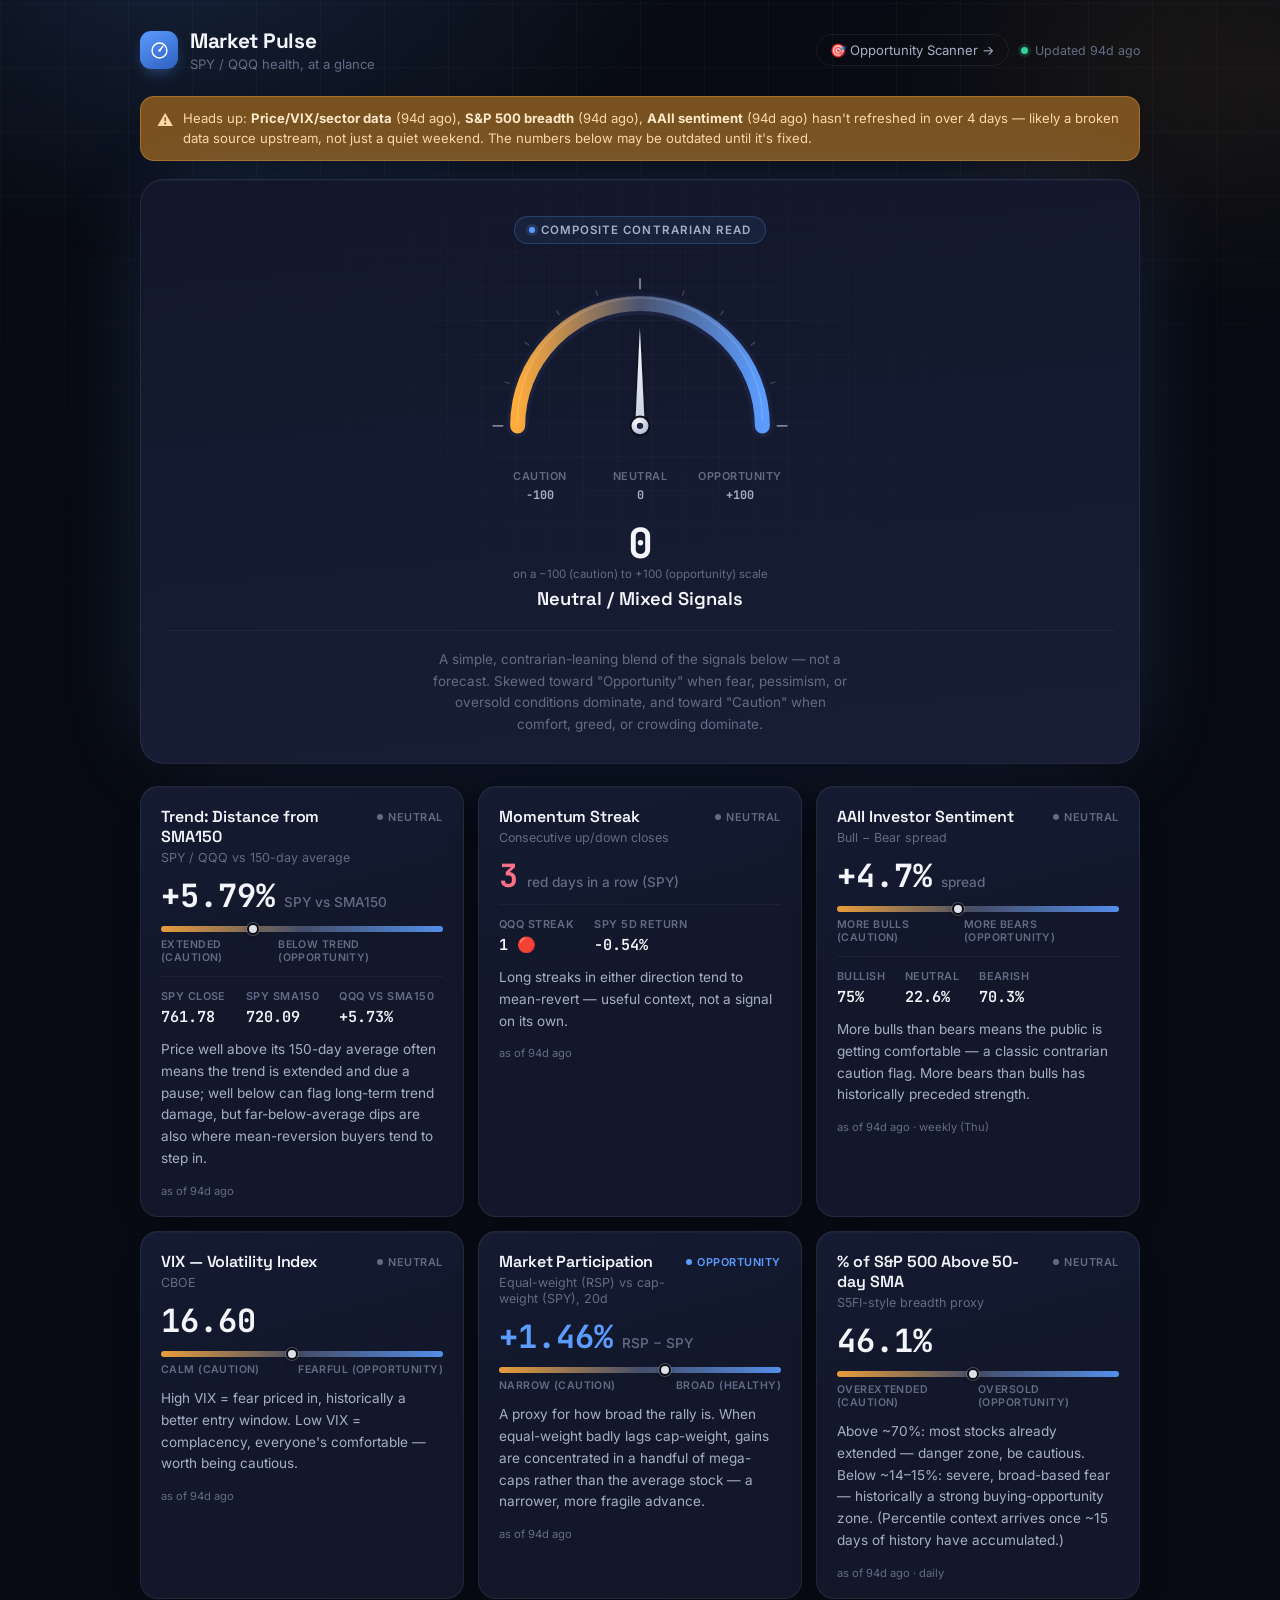
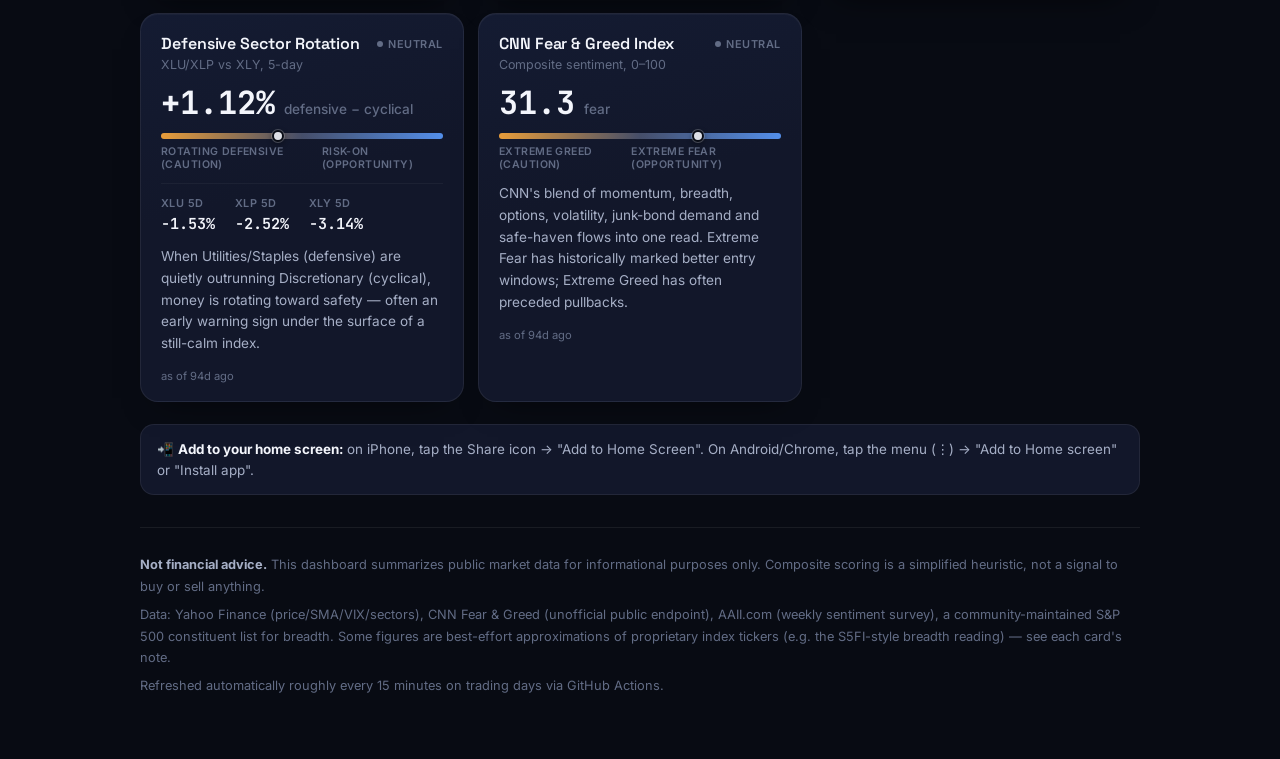
==== index.html @ c3ae2c39 "Update index.html" ====
<!doctype html>
<html lang="en">
<head>
<meta charset="utf-8" />
<meta name="viewport" content="width=device-width, initial-scale=1, viewport-fit=cover" />
<title>Market Pulse — SPY / QQQ Health Dashboard</title>
<meta name="description" content="A read at a glance: trend, sentiment, breadth, volatility and rotation across SPY/QQQ." />

<meta property="og:type" content="website" />
<meta property="og:title" content="Market Pulse — SPY / QQQ Health Dashboard" />
<meta property="og:description" content="Trend, sentiment, breadth, volatility & sector rotation for SPY/QQQ — one glance, real data, refreshed every 15 min." />
<meta property="og:image" content="https://goavieldvir-rgb.github.io/Market-Pulse/og-image.png" />
<meta property="og:image:width" content="1200" />
<meta property="og:image:height" content="630" />
<meta property="og:url" content="https://goavieldvir-rgb.github.io/Market-Pulse/" />
<meta name="twitter:card" content="summary_large_image" />
<meta name="twitter:title" content="Market Pulse — SPY / QQQ Health Dashboard" />
<meta name="twitter:description" content="Trend, sentiment, breadth, volatility & sector rotation for SPY/QQQ — one glance, real data, refreshed every 15 min." />
<meta name="twitter:image" content="https://goavieldvir-rgb.github.io/Market-Pulse/og-image.png" />

<link rel="manifest" href="manifest.json" />
<link rel="icon" href="icons/icon-192.png" />
<link rel="apple-touch-icon" href="icons/icon-192.png" />
<meta name="theme-color" content="#080B13" />
<meta name="apple-mobile-web-app-capable" content="yes" />
<meta name="apple-mobile-web-app-status-bar-style" content="black-translucent" />
<meta name="apple-mobile-web-app-title" content="MktPulse" />
<link rel="preconnect" href="https://fonts.googleapis.com">
<link rel="preconnect" href="https://fonts.gstatic.com" crossorigin>
<link href="https://fonts.googleapis.com/css2?family=Space+Grotesk:wght@500;600;700&family=Inter:wght@400;500;600;700&family=JetBrains+Mono:wght@500;700&display=swap" rel="stylesheet">
<style>
  :root {
    --bg: #080B13;
    --surface: #12172A;
    --surface-2: #171E35;
    --border: rgba(255,255,255,0.07);
    --border-soft: rgba(255,255,255,0.045);
    --text: #F3F5FB;
    --text-dim: #A6AFC6;
    --text-faint: #626C85;
    --cool: #5B9CFF;
    --cool-dim: #2C4B85;
    --warm: #FFAB3C;
    --warm-dim: #7A5220;
    --green: #34D399;
    --red: #FB7185;
    --font-display: 'Space Grotesk', system-ui, sans-serif;
    --font-body: 'Inter', system-ui, sans-serif;
    --font-mono: 'JetBrains Mono', ui-monospace, monospace;
    --shadow: 0 1px 0 rgba(255,255,255,0.03) inset, 0 16px 32px -20px rgba(0,0,0,0.65);
  }

  * { box-sizing: border-box; }

  html { background: var(--bg); }

  body {
    margin: 0;
    padding: 28px 20px 56px;
    max-width: 1040px;
    margin-left: auto;
    margin-right: auto;
    color: var(--text);
    font-family: var(--font-body);
    -webkit-font-smoothing: antialiased;
    -moz-osx-font-smoothing: grayscale;
    position: relative;
    isolation: isolate;
  }

  body::before {
    content: "";
    position: fixed;
    inset: 0;
    z-index: -2;
    background: var(--bg);
  }
  body::after {
    content: "";
    position: fixed;
    inset: 0;
    z-index: -1;
    pointer-events: none;
    background:
      radial-gradient(900px 520px at 12% -6%, rgba(91,156,255,0.16), transparent 60%),
      radial-gradient(760px 480px at 100% 8%, rgba(255,171,60,0.09), transparent 55%),
      radial-gradient(1000px 700px at 50% 115%, rgba(91,156,255,0.08), transparent 60%),
      repeating-linear-gradient(0deg, rgba(255,255,255,0.028) 0px, rgba(255,255,255,0.028) 1px, transparent 1px, transparent 64px),
      repeating-linear-gradient(90deg, rgba(255,255,255,0.028) 0px, rgba(255,255,255,0.028) 1px, transparent 1px, transparent 64px);
    -webkit-mask-image: radial-gradient(1200px 900px at 50% 0%, black 40%, transparent 92%);
    mask-image: radial-gradient(1200px 900px at 50% 0%, black 40%, transparent 92%);
  }

  a { color: var(--cool); }

  header.top {
    display: flex;
    align-items: center;
    justify-content: space-between;
    gap: 12px;
    margin-bottom: 24px;
    flex-wrap: wrap;
  }

  .brand { display: flex; align-items: center; gap: 12px; }

  .brand .mark {
    width: 38px; height: 38px;
    border-radius: 11px;
    background: linear-gradient(150deg, var(--cool), #2E5FBF);
    display: flex; align-items: center; justify-content: center;
    flex: none;
    box-shadow: 0 6px 16px -6px rgba(91,156,255,0.55);
  }
  .brand .mark svg { width: 21px; height: 21px; }

  .brand h1 {
    font-family: var(--font-display);
    font-size: 1.3rem;
    font-weight: 700;
    margin: 0;
    letter-spacing: -0.015em;
  }
  .brand p {
    margin: 2px 0 0;
    font-size: 0.82rem;
    color: var(--text-faint);
  }

  .nav-link {
    font-size: 0.82rem;
    color: var(--text-dim);
    text-decoration: none;
    display: inline-flex;
    align-items: center;
    gap: 5px;
    border: 1px solid var(--border);
    padding: 7px 13px;
    border-radius: 999px;
    transition: border-color 0.15s ease, color 0.15s ease;
  }
  .nav-link:hover { border-color: rgba(255,171,60,0.4); color: var(--text); }

  .updated-badge {
    font-size: 0.78rem;
    color: var(--text-faint);
    display: flex;
    align-items: center;
    gap: 7px;
    white-space: nowrap;
  }
  .dot { width: 7px; height: 7px; border-radius: 50%; background: var(--green); flex: none; box-shadow: 0 0 0 3px rgba(52,211,153,0.15); }
  .dot.stale { background: var(--text-faint); box-shadow: none; }

  .hero {
    background: linear-gradient(175deg, var(--surface) 0%, var(--surface-2) 100%);
    border: 1px solid var(--border);
    border-radius: 24px;
    padding: 36px 24px 28px;
    text-align: center;
    margin-bottom: 22px;
    box-shadow: var(--shadow), 0 0 90px -30px rgba(91,156,255,0.35);
    position: relative;
    overflow: hidden;
    transition: border-color 0.2s ease, transform 0.2s ease, box-shadow 0.2s ease;
    will-change: transform;
  }
  .hero::before {
    content: "";
    position: absolute;
    top: -60%;
    left: 50%;
    transform: translateX(-50%);
    width: 140%;
    height: 220px;
    background: radial-gradient(closest-side, rgba(91,156,255,0.22), transparent 70%);
    pointer-events: none;
  }
  .hero::after {
    content: "";
    position: absolute;
    inset: 0;
    pointer-events: none;
    background:
      repeating-linear-gradient(0deg, rgba(255,255,255,0.025) 0px, rgba(255,255,255,0.025) 1px, transparent 1px, transparent 34px),
      repeating-linear-gradient(90deg, rgba(255,255,255,0.025) 0px, rgba(255,255,255,0.025) 1px, transparent 1px, transparent 34px);
    -webkit-mask-image: radial-gradient(480px 320px at 50% 30%, black 30%, transparent 85%);
    mask-image: radial-gradient(480px 320px at 50% 30%, black 30%, transparent 85%);
  }
  @media (hover: hover) and (pointer: fine) {
    .hero:hover {
      border-color: rgba(91,156,255,0.4);
      transform: translateY(-3px);
      box-shadow: var(--shadow), 0 0 90px -30px rgba(91,156,255,0.35), 0 22px 40px -20px rgba(91,156,255,0.3);
    }
  }
  .hero:active { transform: scale(0.985); transition: transform 0.08s ease; }

  .hero .eyebrow {
    display: inline-flex;
    align-items: center;
    gap: 6px;
    font-size: 0.72rem;
    font-weight: 600;
    letter-spacing: 0.09em;
    text-transform: uppercase;
    color: var(--text-dim);
    background: rgba(91,156,255,0.08);
    border: 1px solid rgba(91,156,255,0.25);
    padding: 6px 14px;
    border-radius: 999px;
    margin-bottom: 20px;
    position: relative;
  }
  .hero .eyebrow::before {
    content: "";
    width: 6px; height: 6px; border-radius: 50%;
    background: var(--cool);
    box-shadow: 0 0 0 3px rgba(91,156,255,0.18);
  }

  #gauge-wrap { max-width: 320px; margin: 0 auto; }
  #gauge-wrap svg { width: 100%; height: auto; display: block; }

  .scale-labels {
    display: flex;
    justify-content: space-between;
    max-width: 300px;
    margin: 22px auto 0;
    padding-top: 2px;
    font-size: 0.68rem;
    font-weight: 600;
    color: var(--text-faint);
    text-transform: uppercase;
    letter-spacing: 0.05em;
    line-height: 1.7;
  }
  .scale-labels span { flex: 1; text-align: center; }
  .scale-labels b {
    display: block;
    font-family: var(--font-mono);
    font-size: 0.74rem;
    font-weight: 700;
    color: var(--text-dim);
    text-transform: none;
    letter-spacing: 0;
  }

  .gauge-readout { margin-top: 18px; }
  .gauge-score {
    font-family: var(--font-mono);
    font-size: 2.6rem;
    font-weight: 700;
    letter-spacing: -0.01em;
    line-height: 1;
  }
  .gauge-label {
    font-family: var(--font-display);
    font-size: 1.15rem;
    font-weight: 600;
    margin-top: 6px;
  }
  .gauge-sub {
    font-size: 0.84rem;
    color: var(--text-faint);
    max-width: 420px;
    margin: 0 auto;
    line-height: 1.6;
  }

  .sparkline-wrap {
    max-width: 280px;
    margin: 14px auto 0;
  }
  .sparkline-label {
    font-size: 0.66rem;
    font-weight: 600;
    text-transform: uppercase;
    letter-spacing: 0.05em;
    color: var(--text-faint);
    margin-bottom: 4px;
  }
  .sparkline-wrap svg { width: 100%; height: 36px; display: block; }

  .gauge-explainer {
    margin-top: 20px;
    padding-top: 18px;
    border-top: 1px solid var(--border-soft);
    position: relative;
    z-index: 1;
  }
  .gauge-scale-hint {
    font-size: 0.72rem;
    color: var(--text-faint);
    margin-top: 2px;
  }

  .grid {
    display: grid;
    grid-template-columns: repeat(auto-fit, minmax(280px, 1fr));
    gap: 14px;
  }

  @keyframes cardIn {
    from { opacity: 0; transform: translateY(14px); }
    to { opacity: 1; transform: translateY(0); }
  }

  .card {
    background: linear-gradient(165deg, #141B32 0%, var(--surface) 45%);
    border: 1px solid var(--border);
    border-radius: 18px;
    padding: 20px 20px 18px;
    box-shadow: var(--shadow);
    transition: border-color 0.2s ease, transform 0.2s ease, box-shadow 0.2s ease;
    animation: cardIn 0.55s cubic-bezier(0.16, 0.8, 0.3, 1) both;
    will-change: transform;
  }
  @media (hover: hover) and (pointer: fine) {
    .card:hover {
      border-color: rgba(91,156,255,0.35);
      transform: translateY(-4px);
      box-shadow: var(--shadow), 0 18px 34px -18px rgba(91,156,255,0.35);
    }
  }
  .card:active { transform: scale(0.965); transition: transform 0.08s ease; }

  @keyframes shimmer {
    0% { background-position: -200% 0; }
    100% { background-position: 200% 0; }
  }
  .skel-line {
    height: 12px;
    border-radius: 6px;
    background: linear-gradient(90deg, #1A2338 25%, #232E4C 37%, #1A2338 63%);
    background-size: 400% 100%;
    animation: shimmer 1.6s ease-in-out infinite;
  }
  .skel-card { animation: cardIn 0.5s cubic-bezier(0.16, 0.8, 0.3, 1) both; }
  .skel-card .skel-line.title { width: 60%; height: 15px; margin-bottom: 10px; }
  .skel-card .skel-line.tag { width: 30%; height: 10px; margin-bottom: 18px; }
  .skel-card .skel-line.value { width: 45%; height: 26px; margin-bottom: 14px; }
  .skel-card .skel-line.note1 { width: 100%; margin-bottom: 7px; }
  .skel-card .skel-line.note2 { width: 92%; margin-bottom: 7px; }
  .skel-card .skel-line.note3 { width: 70%; }

  .card-head {
    display: flex;
    justify-content: space-between;
    align-items: flex-start;
    gap: 10px;
    margin-bottom: 14px;
  }
  .card-title {
    font-family: var(--font-display);
    font-weight: 600;
    font-size: 1rem;
    letter-spacing: -0.005em;
    line-height: 1.25;
  }
  .card-code {
    font-size: 0.78rem;
    color: var(--text-faint);
    display: block;
    margin-top: 3px;
    line-height: 1.3;
  }

  .status-tag {
    display: flex;
    align-items: center;
    gap: 5px;
    font-size: 0.68rem;
    font-weight: 600;
    text-transform: uppercase;
    letter-spacing: 0.05em;
    white-space: nowrap;
    flex: none;
    padding-top: 3px;
  }
  .status-tag .sdot { width: 6px; height: 6px; border-radius: 50%; }
  .status-tag.opportunity { color: var(--cool); }
  .status-tag.opportunity .sdot { background: var(--cool); }
  .status-tag.caution { color: var(--warm); }
  .status-tag.caution .sdot { background: var(--warm); }
  .status-tag.neutral { color: var(--text-faint); }
  .status-tag.neutral .sdot { background: var(--text-faint); }

  .metric-row {
    display: flex;
    align-items: baseline;
    gap: 9px;
    flex-wrap: wrap;
    margin-bottom: 4px;
  }
  .metric-value {
    font-family: var(--font-mono);
    font-size: 2rem;
    font-weight: 700;
    line-height: 1;
    color: var(--text);
  }
  .metric-value.opportunity { color: var(--cool); }
  .metric-value.caution { color: var(--warm); }
  .metric-unit {
    font-size: 0.85rem;
    color: var(--text-faint);
    font-weight: 500;
  }

  .card-note {
    font-size: 0.85rem;
    color: var(--text-dim);
    line-height: 1.6;
    margin-top: 12px;
  }

  .sub-metrics {
    display: flex;
    gap: 20px;
    margin-top: 12px;
    padding-top: 12px;
    border-top: 1px solid var(--border-soft);
    flex-wrap: wrap;
  }
  .sub-metric .k {
    font-size: 0.68rem;
    color: var(--text-faint);
    text-transform: uppercase;
    letter-spacing: .04em;
    font-weight: 600;
  }
  .sub-metric .v {
    font-family: var(--font-mono);
    font-size: 0.95rem;
    font-weight: 600;
    margin-top: 3px;
    color: var(--text);
  }

  .as-of {
    font-size: 0.7rem;
    color: var(--text-faint);
    margin-top: 14px;
  }

  .mini-meter { margin-top: 14px; }
  .mini-meter-track {
    position: relative;
    height: 6px;
    border-radius: 999px;
    background: linear-gradient(90deg, var(--warm) 0%, #4B5470 50%, var(--cool) 100%);
    opacity: 0.9;
  }
  .mini-meter-marker {
    position: absolute;
    top: 50%;
    width: 12px;
    height: 12px;
    border-radius: 50%;
    background: var(--text);
    border: 2px solid var(--bg);
    transform: translate(-50%, -50%);
    box-shadow: 0 0 0 1px rgba(255,255,255,0.25), 0 2px 6px rgba(0,0,0,0.5);
  }
  .mini-meter-labels {
    display: flex;
    justify-content: space-between;
    margin-top: 6px;
    font-size: 0.66rem;
    font-weight: 600;
    text-transform: uppercase;
    letter-spacing: 0.04em;
    color: var(--text-faint);
  }

  .health-banner {
    display: flex;
    align-items: flex-start;
    gap: 10px;
    background: var(--warm-dim);
    border: 1px solid rgba(255,171,60,0.35);
    border-radius: 14px;
    padding: 12px 16px;
    margin-bottom: 18px;
    font-size: 0.82rem;
    color: #FFD9A8;
    line-height: 1.5;
  }
  .health-banner .hb-icon { flex: none; font-size: 1rem; line-height: 1.4; }
  .health-banner b { color: #FFEBCB; }

  footer {
    margin-top: 32px;
    padding-top: 20px;
    border-top: 1px solid var(--border);
    font-size: 0.8rem;
    color: var(--text-faint);
    line-height: 1.7;
  }
  footer p { margin: 6px 0; }
  footer strong { color: var(--text-dim); }
  footer code { font-family: var(--font-mono); color: var(--text-dim); font-size: 0.78rem; }

  .install-hint {
    background: var(--surface);
    border: 1px solid var(--border);
    border-radius: 14px;
    padding: 14px 16px;
    font-size: 0.84rem;
    color: var(--text-dim);
    margin-top: 22px;
    line-height: 1.55;
  }
  .install-hint strong { color: var(--text); }

  @media (max-width: 480px) {
    body { padding: 18px 14px 44px; }
    .hero { padding: 26px 18px 20px; border-radius: 20px; }
    .gauge-score { font-size: 2rem; }
    .gauge-label { font-size: 1rem; }
    .card { padding: 17px 17px 15px; border-radius: 16px; }
    .metric-value { font-size: 1.7rem; }
    .card-title { font-size: 0.95rem; }
    .gauge-sub { font-size: 0.8rem; }
    .grid { gap: 12px; }
    #gauge-wrap { max-width: 280px; }
    .scale-labels { max-width: 260px; }
  }

  @media (max-width: 360px) {
    .gauge-score { font-size: 1.8rem; }
  }
</style>
</head>
<body>

<header class="top">
  <div class="brand">
    <div class="mark">
      <svg viewBox="0 0 24 24" fill="none" xmlns="http://www.w3.org/2000/svg">
        <circle cx="12" cy="12" r="8.5" stroke="white" stroke-width="1.6"/>
        <path d="M12 12 L16 7" stroke="white" stroke-width="1.8" stroke-linecap="round"/>
        <circle cx="12" cy="12" r="1.4" fill="white"/>
      </svg>
    </div>
    <div>
      <h1>Market Pulse</h1>
      <p>SPY / QQQ health, at a glance</p>
    </div>
  </div>
  <div style="display:flex; align-items:center; gap:12px; flex-wrap:wrap;">
    <a href="opportunity.html" class="nav-link">🎯 Opportunity Scanner →</a>
    <div class="updated-badge" id="updated-badge">
      <span class="dot" id="updated-dot"></span>
      <span id="updated-text">Loading…</span>
    </div>
  </div>
</header>

<div id="health-banner-slot"></div>

<section class="hero">
  <div class="eyebrow">Composite contrarian read</div>
  <div id="gauge-wrap"></div>
  <div class="scale-labels">
    <span>Caution<br><b>−100</b></span>
    <span>Neutral<br><b>0</b></span>
    <span>Opportunity<br><b>+100</b></span>
  </div>
  <div class="gauge-readout">
    <div class="gauge-score" id="gauge-score"><span class="skel-line" style="width:76px;height:34px;display:inline-block;border-radius:8px;"></span></div>
    <div class="gauge-scale-hint">on a −100 (caution) to +100 (opportunity) scale</div>
    <div class="gauge-label" id="gauge-label">Loading data…</div>
  </div>
  <div id="sparkline-slot"></div>
  <div class="gauge-explainer">
    <p class="gauge-sub">A simple, contrarian-leaning blend of the signals below — not a forecast.
      Skewed toward "Opportunity" when fear, pessimism, or oversold conditions dominate, and toward
      "Caution" when comfort, greed, or crowding dominate.</p>
  </div>
</section>

<section class="grid" id="card-grid"></section>

<div class="install-hint">
  📲 <strong>Add to your home screen:</strong> on iPhone, tap the Share icon → "Add to Home Screen".
  On Android/Chrome, tap the menu (⋮) → "Add to Home screen" or "Install app".
</div>

<footer>
  <p><strong>Not financial advice.</strong> This dashboard summarizes public market data for
    informational purposes only. Composite scoring is a simplified heuristic, not a signal to
    buy or sell anything.</p>
  <p>Data: Yahoo Finance (price/SMA/VIX/sectors), CNN Fear &amp; Greed (unofficial public endpoint),
    AAII.com (weekly sentiment survey), a community-maintained S&amp;P 500 constituent list for breadth.
    Some figures are best-effort approximations of proprietary index tickers (e.g. the S5FI-style
    breadth reading) — see each card's note.</p>
  <p>Refreshed automatically roughly every 15 minutes on trading days via GitHub Actions.</p>
</footer>

<script>
const $ = (sel) => document.querySelector(sel);

function fmtPct(v, digits = 2) {
  if (v === null || v === undefined || Number.isNaN(v)) return "—";
  const sign = v > 0 ? "+" : "";
  return `${sign}${v.toFixed(digits)}%`;
}
function fmtNum(v, digits = 2) {
  if (v === null || v === undefined || Number.isNaN(v)) return "—";
  return v.toFixed(digits);
}
function clamp(v, lo, hi) { return Math.max(lo, Math.min(hi, v)); }

function timeAgo(iso) {
  if (!iso) return "no data yet";
  const then = new Date(iso).getTime();
  const diffMin = Math.round((Date.now() - then) / 60000);
  if (diffMin < 1) return "just now";
  if (diffMin < 60) return `${diffMin}m ago`;
  const h = Math.floor(diffMin / 60);
  const m = diffMin % 60;
  if (h < 24) return `${h}h ${m}m ago`;
  const d = Math.floor(h / 24);
  return `${d}d ago`;
}

async function loadJSON(path) {
  try {
    const res = await fetch(path + "?t=" + Date.now());
    if (!res.ok) throw new Error(res.status);
    return await res.json();
  } catch (e) {
    console.warn("Failed to load", path, e);
    return null;
  }
}

const GAUGE = { w: 340, h: 190, cx: 170, cy: 172, r: 130 };
const gaugeScoreToAngle = (s) => -90 + ((s + 100) / 200) * 180;
const gaugePt = (deg, radius) => {
  const rad = (deg * Math.PI) / 180;
  return [GAUGE.cx + radius * Math.sin(rad), GAUGE.cy - radius * Math.cos(rad)];
};

function needlePolygonPoints(score) {
  const { r } = GAUGE;
  const angleDeg = gaugeScoreToAngle(clamp(score, -100, 100));
  const [tipX, tipY] = gaugePt(angleDeg, r * 0.8);
  const baseHalfWidth = 5;
  const [p1x, p1y] = gaugePt(angleDeg + 90, baseHalfWidth);
  const [p2x, p2y] = [GAUGE.cx - (p1x - GAUGE.cx), GAUGE.cy - (p1y - GAUGE.cy)];
  return `${p1x},${p1y} ${tipX},${tipY} ${p2x},${p2y}`;
}

function renderGauge() {
  const { w, h, cx, cy, r } = GAUGE;
  const wrap = $("#gauge-wrap");

  const ticks = [];
  const majorScores = [-100, -50, 0, 50, 100];
  for (let s = -100; s <= 100; s += 20) {
    const isMajor = majorScores.includes(s);
    const deg = gaugeScoreToAngle(s);
    const [ix, iy] = gaugePt(deg, r + 16);
    const [ox, oy] = gaugePt(deg, r + (isMajor ? 26 : 21));
    ticks.push(`<line x1="${ix}" y1="${iy}" x2="${ox}" y2="${oy}" stroke="${isMajor ? 'rgba(231,236,251,0.5)' : 'rgba(231,236,251,0.2)'}" stroke-width="${isMajor ? 2 : 1.3}" stroke-linecap="round"/>`);
  }

  const arcPath = `M ${cx - r} ${cy} A ${r} ${r} 0 0 1 ${cx + r} ${cy}`;

  const svg = `
  <svg viewBox="0 0 ${w} ${h}" xmlns="http://www.w3.org/2000/svg">
    <defs>
      <linearGradient id="arcGrad" x1="0%" y1="0%" x2="100%" y2="0%">
        <stop offset="0%" stop-color="#FFAB3C"/>
        <stop offset="50%" stop-color="#4B5470"/>
        <stop offset="100%" stop-color="#5B9CFF"/>
      </linearGradient>
      <linearGradient id="needleGrad" x1="0%" y1="0%" x2="0%" y2="100%">
        <stop offset="0%" stop-color="#FFFFFF"/>
        <stop offset="100%" stop-color="#C7CEE0"/>
      </linearGradient>
      <radialGradient id="hubGrad" cx="35%" cy="30%" r="75%">
        <stop offset="0%" stop-color="#FFFFFF"/>
        <stop offset="100%" stop-color="#AEB8D2"/>
      </radialGradient>
      <filter id="needleShadow" x="-60%" y="-60%" width="220%" height="220%">
        <feDropShadow dx="0" dy="1.5" stdDeviation="2.2" flood-color="#000000" flood-opacity="0.55"/>
      </filter>
      <filter id="grooveInset" x="-20%" y="-20%" width="140%" height="140%">
        <feGaussianBlur stdDeviation="2.5" result="b"/>
        <feOffset in="b" dx="0" dy="2" result="o"/>
        <feComposite in="o" in2="SourceGraphic" operator="arithmetic" k2="-1" k3="1" result="inset"/>
        <feColorMatrix in="inset" type="matrix" values="0 0 0 0 0  0 0 0 0 0  0 0 0 0 0  0 0 0 0.45 0"/>
      </filter>
    </defs>

    <path d="${arcPath}" stroke="#1B2340" stroke-width="24" fill="none" stroke-linecap="round"/>
    <path d="${arcPath}" stroke="#0A0E1A" stroke-width="24" fill="none" stroke-linecap="round" filter="url(#grooveInset)" opacity="0.6"/>

    <path d="${arcPath}" stroke="url(#arcGrad)" stroke-width="16" fill="none" stroke-linecap="round"/>
    <path d="${arcPath}" stroke="rgba(255,255,255,0.14)" stroke-width="1.5" fill="none" stroke-linecap="round" transform="translate(0,-6)"/>

    ${ticks.join("")}

    <polygon id="gauge-needle" points="${needlePolygonPoints(0)}" fill="url(#needleGrad)" filter="url(#needleShadow)"/>

    <circle cx="${cx}" cy="${cy}" r="11" fill="#0A0E1A"/>
    <circle cx="${cx}" cy="${cy}" r="9" fill="url(#hubGrad)"/>
    <circle cx="${cx}" cy="${cy}" r="3.4" fill="#1B2340"/>
  </svg>`;
  wrap.innerHTML = svg;
}

function animateGaugeTo(targetScore) {
  const needle = document.getElementById("gauge-needle");
  const scoreEl = $("#gauge-score");
  if (!needle || !scoreEl) return;
  const duration = 1000;
  const start = performance.now();
  const easeOutCubic = (t) => 1 - Math.pow(1 - t, 3);

  function frame(now) {
    const t = Math.min((now - start) / duration, 1);
    const eased = easeOutCubic(t);
    const current = targetScore * eased;
    needle.setAttribute("points", needlePolygonPoints(current));
    const rounded = Math.round(current);
    scoreEl.textContent = (rounded > 0 ? "+" : "") + rounded;
    if (t < 1) requestAnimationFrame(frame);
    else {
      const finalRounded = Math.round(targetScore);
      scoreEl.textContent = (finalRounded > 0 ? "+" : "") + finalRounded;
    }
  }
  requestAnimationFrame(frame);
}

function gaugeLabel(score) {
  if (score === null) return { label: "Not enough data" };
  if (score >= 55) return { label: "Extreme Fear — Opportunity Zone" };
  if (score >= 20) return { label: "Leaning Opportunity" };
  if (score > -20) return { label: "Neutral / Mixed Signals" };
  if (score > -55) return { label: "Leaning Caution" };
  return { label: "Extreme Comfort — Caution Zone" };
}

function statusTag(status) {
  const map = { opportunity: "Opportunity", caution: "Caution", neutral: "Neutral" };
  return `<span class="status-tag ${status}"><span class="sdot"></span>${map[status] || "Neutral"}</span>`;
}

function miniMeter(score, leftLabel = "Caution", rightLabel = "Opportunity") {
  if (score === null || score === undefined || Number.isNaN(score)) return "";
  const pct = clamp(((score + 100) / 200) * 100, 2, 98);
  return `
  <div class="mini-meter">
    <div class="mini-meter-track"><div class="mini-meter-marker" style="left:${pct}%"></div></div>
    <div class="mini-meter-labels"><span>${leftLabel}</span><span>${rightLabel}</span></div>
  </div>`;
}

let _cardIndex = 0;
function card({ title, code, status, valueHTML, note, subMetrics = [], asOf, meterScore = null, meterLabels = ["Caution", "Opportunity"] }) {
  const sub = subMetrics.length
    ? `<div class="sub-metrics">${subMetrics.map(s => `<div class="sub-metric"><div class="k">${s.k}</div><div class="v">${s.v}</div></div>`).join("")}</div>`
    : "";
  const meter = meterScore !== null ? miniMeter(meterScore, meterLabels[0], meterLabels[1]) : "";
  const delayMs = Math.min(_cardIndex * 55, 400);
  _cardIndex++;
  return `
  <div class="card" style="animation-delay:${delayMs}ms">
    <div class="card-head">
      <div><div class="card-title">${title}</div>${code ? `<span class="card-code">${code}</span>` : ""}</div>
      ${statusTag(status)}
    </div>
    ${valueHTML}
    ${meter}
    ${sub}
    <p class="card-note">${note}</p>
    ${asOf ? `<div class="as-of">as of ${asOf}</div>` : ""}
  </div>`;
}

function skeletonCard() {
  return `
  <div class="card skel-card">
    <div class="skel-line title"></div>
    <div class="skel-line tag"></div>
    <div class="skel-line value"></div>
    <div class="skel-line note1"></div>
    <div class="skel-line note2"></div>
    <div class="skel-line note3"></div>
  </div>`;
}

// ---------- Composite score sparkline ----------
function renderSparkline(history) {
  const slot = $("#sparkline-slot");
  const points = (history || []).filter(h => h.composite !== null && h.composite !== undefined);
  if (points.length < 3) {
    slot.innerHTML = ""; // not enough history yet - stay silent, no half-empty chart
    return;
  }
  const w = 280, h = 36, pad = 3;
  const values = points.map(p => p.composite);
  const minV = Math.min(...values, -20), maxV = Math.max(...values, 20); // keep some visual range even if flat
  const range = maxV - minV || 1;
  const stepX = (w - pad * 2) / (points.length - 1);
  const toXY = (i, v) => {
    const x = pad + i * stepX;
    const y = pad + (1 - (v - minV) / range) * (h - pad * 2);
    return [x, y];
  };
  const pathD = points.map((p, i) => {
    const [x, y] = toXY(i, p.composite);
    return `${i === 0 ? "M" : "L"} ${x.toFixed(1)} ${y.toFixed(1)}`;
  }).join(" ");
  const [lastX, lastY] = toXY(points.length - 1, points[points.length - 1].composite);
  const lastScore = points[points.length - 1].composite;
  const dotColor = lastScore >= 0 ? "#5B9CFF" : "#FFAB3C";

  slot.innerHTML = `
    <div class="sparkline-wrap">
      <div class="sparkline-label">Composite score — last ${points.length} days</div>
      <svg viewBox="0 0 ${w} ${h}" xmlns="http://www.w3.org/2000/svg">
        <line x1="${pad}" y1="${(pad + (1 - (0 - minV) / range) * (h - pad * 2)).toFixed(1)}"
              x2="${w - pad}" y2="${(pad + (1 - (0 - minV) / range) * (h - pad * 2)).toFixed(1)}"
              stroke="rgba(255,255,255,0.12)" stroke-width="1" stroke-dasharray="2,3"/>
        <path d="${pathD}" fill="none" stroke="rgba(91,156,255,0.7)" stroke-width="1.6" stroke-linejoin="round" stroke-linecap="round"/>
        <circle cx="${lastX.toFixed(1)}" cy="${lastY.toFixed(1)}" r="2.6" fill="${dotColor}"/>
      </svg>
    </div>`;
}

// Percentile of `current` within a series of past values (what % of days were <= current)
function percentileRank(series, current) {
  if (!series.length || current === null || current === undefined) return null;
  const below = series.filter(v => v <= current).length;
  return Math.round((below / series.length) * 100);
}

(async function main() {
  $("#card-grid").innerHTML = Array.from({ length: 8 }, skeletonCard).join("");
  $("#updated-text").textContent = "Loading…";
  $("#gauge-label").textContent = "Loading data…";
  renderGauge();

  const [fast, breadth, aaii, history] = await Promise.all([
    loadJSON("data/fast.json"),
    loadJSON("data/breadth.json"),
    loadJSON("data/aaii.json"),
    loadJSON("data/history.json"),
  ]);

  const scores = [];
  const cards = [];
  _cardIndex = 0;

  const timestamps = [fast?.generated_at, breadth?.generated_at, aaii?.generated_at].filter(Boolean);
  const latest = timestamps.sort().reverse()[0];
  $("#updated-text").textContent = latest ? `Updated ${timeAgo(latest)}` : "Waiting for first data run";
  $("#updated-dot").classList.toggle("stale", !latest);

  const STALE_HOURS = 96;
  const hoursSince = (iso) => iso ? (Date.now() - new Date(iso).getTime()) / 3600000 : Infinity;
  const staleSources = [
    { label: "Price/VIX/sector data", iso: fast?.generated_at },
    { label: "S&P 500 breadth", iso: breadth?.generated_at },
    { label: "AAII sentiment", iso: aaii?.generated_at },
  ].filter(s => hoursSince(s.iso) > STALE_HOURS);

  if (staleSources.length) {
    const names = staleSources.map(s => `<b>${s.label}</b> (${timeAgo(s.iso)})`).join(", ");
    $("#health-banner-slot").innerHTML = `
      <div class="health-banner">
        <span class="hb-icon">⚠️</span>
        <span>Heads up: ${names} hasn't refreshed in over ${STALE_HOURS / 24} days — likely a broken data source upstream, not just a quiet weekend. The numbers below may be outdated until it's fixed.</span>
      </div>`;
  }

  {
    const spy = fast?.spy, qqq = fast?.qqq;
    const d = spy?.distance_from_sma150_pct;
    let status = "neutral", score = null;
    if (d !== null && d !== undefined) {
      if (d > 8) status = "caution";
      else if (d < -3) status = "opportunity";
      score = clamp(-d * 6, -100, 100);
      scores.push(score);
    }
    cards.push(card({
      title: "Trend: Distance from SMA150",
      code: "SPY / QQQ vs 150-day average",
      status,
      valueHTML: `<div class="metric-row"><span class="metric-value ${status}">${fmtPct(d)}</span><span class="metric-unit">SPY vs SMA150</span></div>`,
      meterScore: score,
      meterLabels: ["Extended (caution)", "Below trend (opportunity)"],
      subMetrics: [
        { k: "SPY close", v: spy?.close ?? "—" },
        { k: "SPY SMA150", v: spy?.sma150 ?? "—" },
        { k: "QQQ vs SMA150", v: fmtPct(qqq?.distance_from_sma150_pct) },
      ],
      note: "Price well above its 150-day average often means the trend is extended and due a pause; well below can flag long-term trend damage, but far-below-average dips are also where mean-reversion buyers tend to step in.",
      asOf: fast?.generated_at ? timeAgo(fast.generated_at) : null,
    }));
  }

  {
    const spy = fast?.spy, qqq = fast?.qqq;
    const dir = spy?.streak_direction;
    const cnt = spy?.streak_count ?? 0;
    const dirLabel = dir === "green" ? "green days in a row" : dir === "red" ? "red days in a row" : "flat";
    cards.push(card({
      title: "Momentum Streak",
      code: "Consecutive up/down closes",
      status: "neutral",
      valueHTML: `<div class="metric-row"><span class="metric-value" style="color:${dir === 'green' ? 'var(--green)' : dir === 'red' ? 'var(--red)' : 'var(--text)'}">${cnt}</span><span class="metric-unit">${dirLabel} (SPY)</span></div>`,
      subMetrics: [
        { k: "QQQ streak", v: qqq ? `${qqq.streak_count} ${qqq.streak_direction === 'green' ? '🟢' : qqq.streak_direction === 'red' ? '🔴' : ''}` : "—" },
        { k: "SPY 5d return", v: fmtPct(spy?.return_5d_pct) },
      ],
      note: "Long streaks in either direction tend to mean-revert — useful context, not a signal on its own.",
      asOf: fast?.generated_at ? timeAgo(fast.generated_at) : null,
    }));
  }

  {
    const spread = aaii?.bull_bear_spread;
    let status = "neutral", score = null;
    if (spread !== null && spread !== undefined) {
      if (spread > 10) status = "caution";
      else if (spread < -10) status = "opportunity";
      score = clamp(-spread * 3, -100, 100);
      scores.push(score);
    }
    cards.push(card({
      title: "AAII Investor Sentiment",
      code: "Bull − Bear spread",
      status,
      valueHTML: `<div class="metric-row"><span class="metric-value ${status}">${spread !== null && spread !== undefined ? fmtPct(spread, 1) : "—"}</span><span class="metric-unit">spread</span></div>`,
      meterScore: score,
      meterLabels: ["More bulls (caution)", "More bears (opportunity)"],
      subMetrics: [
        { k: "Bullish", v: aaii?.bullish_pct !== undefined ? `${aaii.bullish_pct}%` : "—" },
        { k: "Neutral", v: aaii?.neutral_pct !== undefined && aaii?.neutral_pct !== null ? `${aaii.neutral_pct}%` : "—" },
        { k: "Bearish", v: aaii?.bearish_pct !== undefined ? `${aaii.bearish_pct}%` : "—" },
      ],
      note: "More bulls than bears means the public is getting comfortable — a classic contrarian caution flag. More bears than bulls has historically preceded strength.",
      asOf: aaii?.generated_at ? timeAgo(aaii.generated_at) + " · weekly (Thu)" : null,
    }));
  }

  {
    const vix = fast?.vix?.close;
    const vixPctile = fast?.vix?.percentile_1y;
    let status = "neutral", score = null;
    if (vix !== null && vix !== undefined) {
      if (vix < 14) status = "caution";
      else if (vix > 25) status = "opportunity";
      score = clamp((vix - 18) * 5, -100, 100);
      scores.push(score);
    }
    cards.push(card({
      title: "VIX — Volatility Index",
      code: "CBOE",
      status,
      valueHTML: `<div class="metric-row"><span class="metric-value ${status}">${fmtNum(vix, 2)}</span></div>`,
      meterScore: score,
      meterLabels: ["Calm (caution)", "Fearful (opportunity)"],
      subMetrics: vixPctile !== null && vixPctile !== undefined
        ? [{ k: "1-Year Percentile", v: `Higher than ${vixPctile}% of days` }]
        : [],
      note: "High VIX = fear priced in, historically a better entry window. Low VIX = complacency, everyone's comfortable — worth being cautious.",
      asOf: fast?.generated_at ? timeAgo(fast.generated_at) : null,
    }));
  }

  {
    const rel = fast?.participation?.rsp_minus_spy_20d_pct;
    let status = "neutral", score = null;
    if (rel !== null && rel !== undefined) {
      if (rel < -2) status = "caution";
      else if (rel > 1) status = "opportunity";
      score = clamp(rel * 12, -100, 100);
      scores.push(score);
    }
    cards.push(card({
      title: "Market Participation",
      code: "Equal-weight (RSP) vs cap-weight (SPY), 20d",
      status,
      valueHTML: `<div class="metric-row"><span class="metric-value ${status}">${fmtPct(rel, 2)}</span><span class="metric-unit">RSP − SPY</span></div>`,
      meterScore: score,
      meterLabels: ["Narrow (caution)", "Broad (healthy)"],
      note: "A proxy for how broad the rally is. When equal-weight badly lags cap-weight, gains are concentrated in a handful of mega-caps rather than the average stock — a narrower, more fragile advance.",
      asOf: fast?.generated_at ? timeAgo(fast.generated_at) : null,
    }));
  }

  {
    const pct = breadth?.pct_above_sma50;
    let status = "neutral", score = null;
    if (pct !== null && pct !== undefined) {
      if (pct >= 70) status = "caution";
      else if (pct <= 15) status = "opportunity";
      score = clamp((45 - pct) * 3, -100, 100);
      scores.push(score);
    }
    const breadthSeries = (history || []).map(h => h.breadth_pct).filter(v => v !== null && v !== undefined);
    const breadthPctile = breadthSeries.length >= 15 ? percentileRank(breadthSeries, pct) : null;
    cards.push(card({
      title: "% of S&P 500 Above 50-day SMA",
      code: "S5FI-style breadth proxy",
      status,
      valueHTML: `<div class="metric-row"><span class="metric-value ${status}">${pct !== null && pct !== undefined ? pct + "%" : "—"}</span></div>`,
      meterScore: score,
      meterLabels: ["Overextended (caution)", "Oversold (opportunity)"],
      subMetrics: breadthPctile !== null
        ? [{ k: `${breadthSeries.length}-Day Percentile`, v: `Higher than ${breadthPctile}% of days` }]
        : [],
      note: "Above ~70%: most stocks already extended — danger zone, be cautious. Below ~14–15%: severe, broad-based fear — historically a strong buying-opportunity zone."
        + (breadthPctile === null ? " (Percentile context arrives once ~15 days of history have accumulated.)" : ""),
      asOf: breadth?.generated_at ? timeAgo(breadth.generated_at) + " · daily" : null,
    }));
  }

  {
    const rot = fast?.sector_rotation;
    const spread = rot?.defensive_minus_cyclical_5d_pct;
    let status = "neutral", score = null;
    if (spread !== null && spread !== undefined) {
      if (spread > 2) status = "caution";
      else if (spread < -2) status = "opportunity";
      score = clamp(-spread * 15, -100, 100);
    }
    cards.push(card({
      title: "Defensive Sector Rotation",
      code: "XLU/XLP vs XLY, 5-day",
      status,
      valueHTML: `<div class="metric-row"><span class="metric-value ${status}">${fmtPct(spread, 2)}</span><span class="metric-unit">defensive − cyclical</span></div>`,
      meterScore: score,
      meterLabels: ["Rotating defensive (caution)", "Risk-on (opportunity)"],
      subMetrics: [
        { k: "XLU 5d", v: fmtPct(fast?.sectors?.XLU?.return_5d_pct) },
        { k: "XLP 5d", v: fmtPct(fast?.sectors?.XLP?.return_5d_pct) },
        { k: "XLY 5d", v: fmtPct(fast?.sectors?.XLY?.return_5d_pct) },
      ],
      note: "When Utilities/Staples (defensive) are quietly outrunning Discretionary (cyclical), money is rotating toward safety — often an early warning sign under the surface of a still-calm index.",
      asOf: fast?.generated_at ? timeAgo(fast.generated_at) : null,
    }));
  }

  {
    const fg = fast?.fear_greed;
    let status = "neutral", score = null;
    if (fg?.score !== null && fg?.score !== undefined) {
      if (fg.score >= 70) status = "caution";
      else if (fg.score <= 25) status = "opportunity";
      score = clamp((50 - fg.score) * 2.2, -100, 100);
      scores.push(score);
    }
    cards.push(card({
      title: "CNN Fear & Greed Index",
      code: "Composite sentiment, 0–100",
      status,
      valueHTML: `<div class="metric-row"><span class="metric-value ${status}">${fg?.score ?? "—"}</span><span class="metric-unit">${fg?.rating ?? ""}</span></div>`,
      meterScore: score,
      meterLabels: ["Extreme greed (caution)", "Extreme fear (opportunity)"],
      note: "CNN's blend of momentum, breadth, options, volatility, junk-bond demand and safe-haven flows into one read. Extreme Fear has historically marked better entry windows; Extreme Greed has often preceded pullbacks.",
      asOf: fast?.generated_at ? timeAgo(fast.generated_at) : null,
    }));
  }

  $("#card-grid").innerHTML = cards.join("");
  document.querySelectorAll("#card-grid .card").forEach((el) => {
    el.addEventListener("animationend", () => { el.style.animation = "none"; }, { once: true });
  });

  if (scores.length) {
    const composite = scores.reduce((a, b) => a + b, 0) / scores.length;
    animateGaugeTo(composite);
    $("#gauge-label").textContent = gaugeLabel(composite).label;
  } else {
    $("#gauge-score").textContent = "N/A";
    $("#gauge-score").style.opacity = "0.4";
    $("#gauge-label").textContent = "Waiting for first data run";
  }

  renderSparkline(history);
})();

document.addEventListener("touchstart", function () {}, { passive: true });

if ("serviceWorker" in navigator) {
  window.addEventListener("load", () => {
    navigator.serviceWorker.register("sw.js").catch(() => {});
  });
}
</script>
</body>
</html>
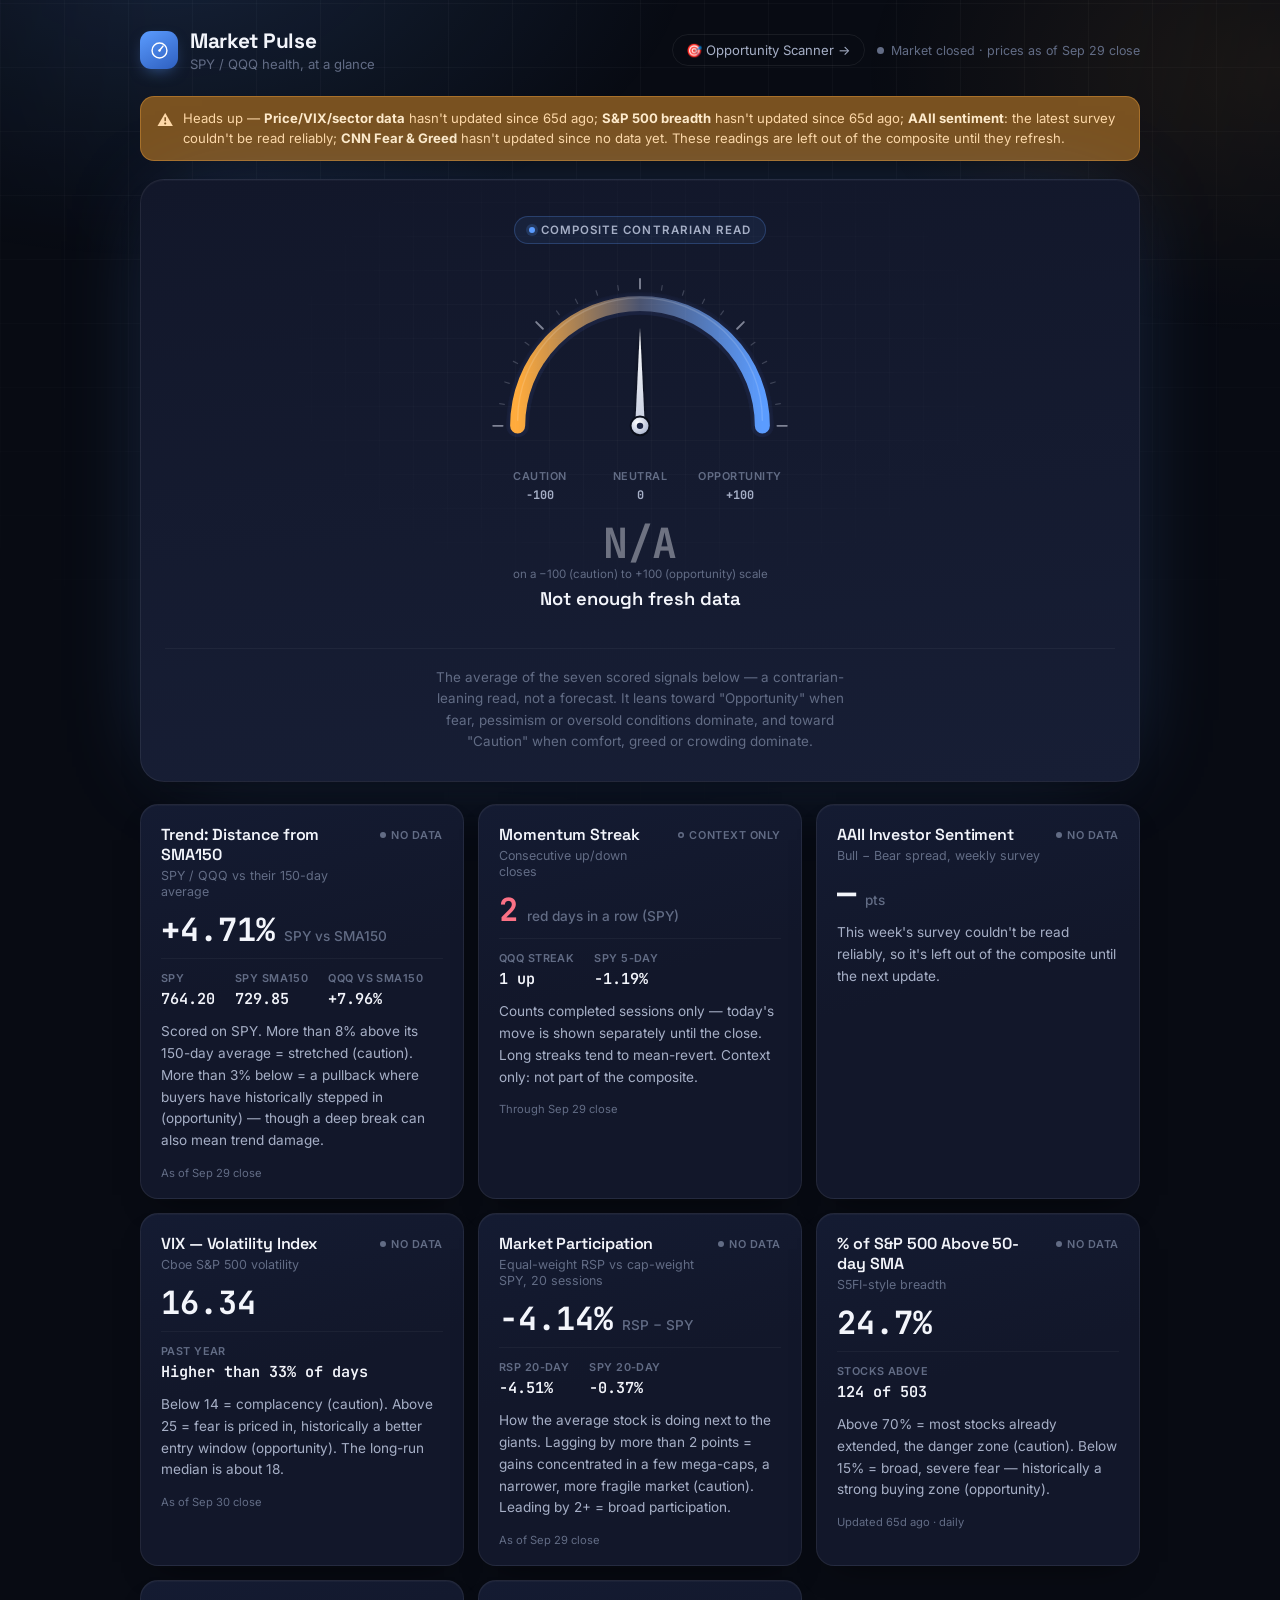
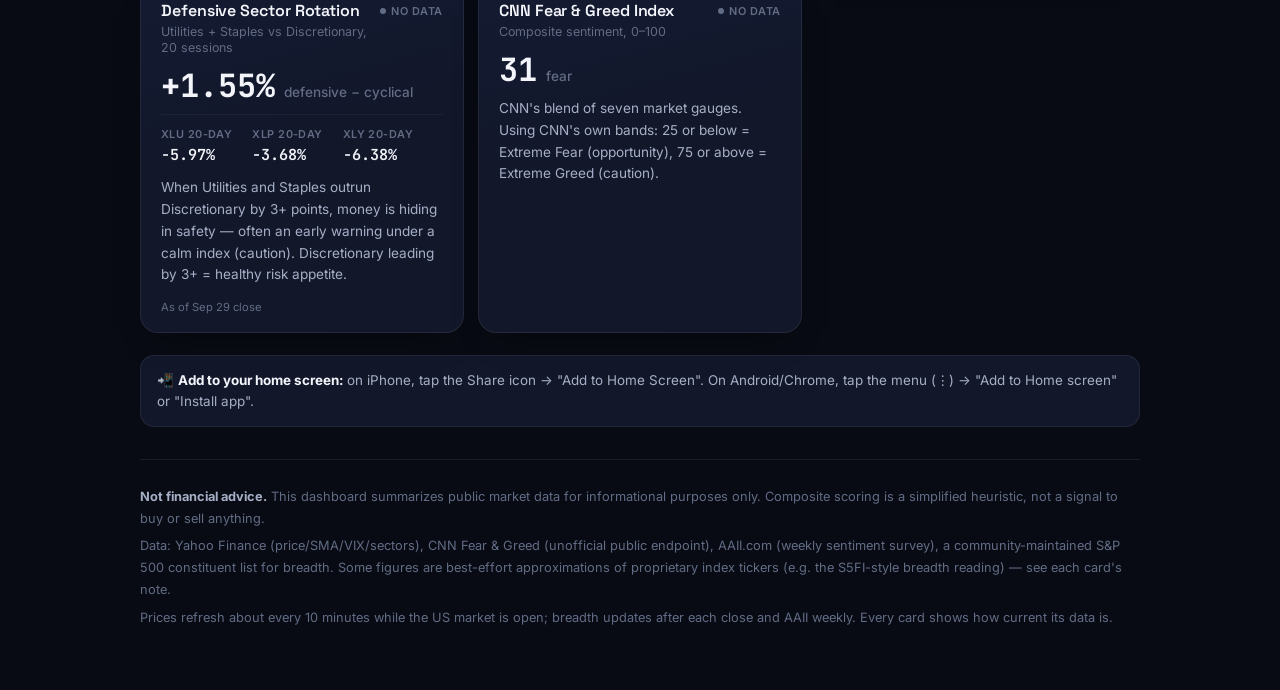
==== commit 42146cfd: "Add files via upload" ====
--- a/index.html
+++ b/index.html
@@ -8,14 +8,14 @@
 
 <meta property="og:type" content="website" />
 <meta property="og:title" content="Market Pulse — SPY / QQQ Health Dashboard" />
-<meta property="og:description" content="Trend, sentiment, breadth, volatility & sector rotation for SPY/QQQ — one glance, real data, refreshed every 15 min." />
+<meta property="og:description" content="Trend, sentiment, breadth, volatility & sector rotation for SPY/QQQ — one glance, real data, refreshed every 10 min while the US market is open." />
 <meta property="og:image" content="https://goavieldvir-rgb.github.io/Market-Pulse/og-image.png" />
 <meta property="og:image:width" content="1200" />
 <meta property="og:image:height" content="630" />
 <meta property="og:url" content="https://goavieldvir-rgb.github.io/Market-Pulse/" />
 <meta name="twitter:card" content="summary_large_image" />
 <meta name="twitter:title" content="Market Pulse — SPY / QQQ Health Dashboard" />
-<meta name="twitter:description" content="Trend, sentiment, breadth, volatility & sector rotation for SPY/QQQ — one glance, real data, refreshed every 15 min." />
+<meta name="twitter:description" content="Trend, sentiment, breadth, volatility & sector rotation for SPY/QQQ — one glance, real data, refreshed every 10 min while the US market is open." />
 <meta name="twitter:image" content="https://goavieldvir-rgb.github.io/Market-Pulse/og-image.png" />
 
 <link rel="manifest" href="manifest.json" />
@@ -151,6 +151,14 @@
   }
   .dot { width: 7px; height: 7px; border-radius: 50%; background: var(--green); flex: none; box-shadow: 0 0 0 3px rgba(52,211,153,0.15); }
   .dot.stale { background: var(--text-faint); box-shadow: none; }
+  .dot.warn { background: var(--warm); box-shadow: 0 0 0 3px rgba(255,171,60,0.15); }
+  .dot.live { animation: livePulse 2.4s ease-out infinite; }
+  @keyframes livePulse {
+    0% { box-shadow: 0 0 0 0 rgba(52,211,153,0.45); }
+    70% { box-shadow: 0 0 0 7px rgba(52,211,153,0); }
+    100% { box-shadow: 0 0 0 0 rgba(52,211,153,0); }
+  }
+  @media (prefers-reduced-motion: reduce) { .dot.live { animation: none; } }
 
   .hero {
     background: linear-gradient(175deg, var(--surface) 0%, var(--surface-2) 100%);
@@ -294,6 +302,12 @@
     color: var(--text-faint);
     margin-top: 2px;
   }
+  .gauge-basis {
+    font-size: 0.72rem;
+    color: var(--text-faint);
+    margin-top: 6px;
+    min-height: 1em;
+  }
 
   .grid {
     display: grid;
@@ -385,6 +399,15 @@
   .status-tag.caution .sdot { background: var(--warm); }
   .status-tag.neutral { color: var(--text-faint); }
   .status-tag.neutral .sdot { background: var(--text-faint); }
+  .status-tag .tag-stack { display: inline-flex; flex-direction: column; align-items: flex-end; line-height: 1.2; }
+  .status-tag .tag-lean { font-size: 0.56rem; letter-spacing: 0.1em; opacity: 0.75; }
+  .status-tag .tag-main { display: inline-flex; align-items: center; gap: 5px; }
+  .status-tag.lean-opportunity { color: #8FBBFF; }
+  .status-tag.lean-opportunity .sdot { background: transparent; box-shadow: inset 0 0 0 1.5px var(--cool); }
+  .status-tag.lean-caution { color: #FFC47A; }
+  .status-tag.lean-caution .sdot { background: transparent; box-shadow: inset 0 0 0 1.5px var(--warm); }
+  .status-tag.context { color: var(--text-faint); }
+  .status-tag.context .sdot { background: transparent; box-shadow: inset 0 0 0 1.5px var(--text-faint); }
 
   .metric-row {
     display: flex;
@@ -451,6 +474,17 @@
     border-radius: 999px;
     background: linear-gradient(90deg, var(--warm) 0%, #4B5470 50%, var(--cool) 100%);
     opacity: 0.9;
+  }
+  /* Faint ticks at the -50 / 0 / +50 marks: past a side tick the card reads Caution/Opportunity. */
+  .mini-meter-track::before {
+    content: "";
+    position: absolute;
+    inset: -3px 0;
+    background:
+      linear-gradient(90deg, transparent calc(25% - 0.5px), rgba(8,11,19,0.85) calc(25% - 0.5px), rgba(8,11,19,0.85) calc(25% + 0.5px), transparent calc(25% + 0.5px)),
+      linear-gradient(90deg, transparent calc(50% - 0.5px), rgba(8,11,19,0.6) calc(50% - 0.5px), rgba(8,11,19,0.6) calc(50% + 0.5px), transparent calc(50% + 0.5px)),
+      linear-gradient(90deg, transparent calc(75% - 0.5px), rgba(8,11,19,0.85) calc(75% - 0.5px), rgba(8,11,19,0.85) calc(75% + 0.5px), transparent calc(75% + 0.5px));
+    pointer-events: none;
   }
   .mini-meter-marker {
     position: absolute;
@@ -462,6 +496,8 @@
     border: 2px solid var(--bg);
     transform: translate(-50%, -50%);
     box-shadow: 0 0 0 1px rgba(255,255,255,0.25), 0 2px 6px rgba(0,0,0,0.5);
+    transition: left 0.6s cubic-bezier(0.16, 0.8, 0.3, 1);
+    z-index: 1;
   }
   .mini-meter-labels {
     display: flex;
@@ -572,12 +608,13 @@
     <div class="gauge-score" id="gauge-score"><span class="skel-line" style="width:76px;height:34px;display:inline-block;border-radius:8px;"></span></div>
     <div class="gauge-scale-hint">on a −100 (caution) to +100 (opportunity) scale</div>
     <div class="gauge-label" id="gauge-label">Loading data…</div>
+    <div class="gauge-basis" id="gauge-basis"></div>
   </div>
   <div id="sparkline-slot"></div>
   <div class="gauge-explainer">
-    <p class="gauge-sub">A simple, contrarian-leaning blend of the signals below — not a forecast.
-      Skewed toward "Opportunity" when fear, pessimism, or oversold conditions dominate, and toward
-      "Caution" when comfort, greed, or crowding dominate.</p>
+    <p class="gauge-sub">The average of the seven scored signals below — a contrarian-leaning read, not a forecast.
+      It leans toward "Opportunity" when fear, pessimism or oversold conditions dominate, and toward
+      "Caution" when comfort, greed or crowding dominate.</p>
   </div>
 </section>
 
@@ -596,39 +633,57 @@
     AAII.com (weekly sentiment survey), a community-maintained S&amp;P 500 constituent list for breadth.
     Some figures are best-effort approximations of proprietary index tickers (e.g. the S5FI-style
     breadth reading) — see each card's note.</p>
-  <p>Refreshed automatically roughly every 15 minutes on trading days via GitHub Actions.</p>
+  <p>Prices refresh about every 10 minutes while the US market is open; breadth updates after each
+    close and AAII weekly. Every card shows how current its data is.</p>
 </footer>
 
 <script>
 const $ = (sel) => document.querySelector(sel);
+const esc = (s) => String(s ?? "").replace(/[&<>"']/g, (c) => ({ "&": "&amp;", "<": "&lt;", ">": "&gt;", '"': "&quot;", "'": "&#39;" }[c]));
+const num = (v) => (typeof v === "number" && Number.isFinite(v) ? v : null);
 
 function fmtPct(v, digits = 2) {
-  if (v === null || v === undefined || Number.isNaN(v)) return "—";
-  const sign = v > 0 ? "+" : "";
-  return `${sign}${v.toFixed(digits)}%`;
+  v = num(v);
+  if (v === null) return "—";
+  return `${v > 0 ? "+" : ""}${v.toFixed(digits)}%`;
 }
 function fmtNum(v, digits = 2) {
-  if (v === null || v === undefined || Number.isNaN(v)) return "—";
-  return v.toFixed(digits);
+  v = num(v);
+  return v === null ? "—" : v.toFixed(digits);
 }
 function clamp(v, lo, hi) { return Math.max(lo, Math.min(hi, v)); }
 
+// ---------- Time helpers ----------
+const HOUR = 3600000, DAY = 24 * HOUR;
+function ageMs(iso) {
+  const t = iso ? Date.parse(iso) : NaN;
+  return Number.isFinite(t) ? Date.now() - t : Infinity;
+}
 function timeAgo(iso) {
-  if (!iso) return "no data yet";
-  const then = new Date(iso).getTime();
-  const diffMin = Math.round((Date.now() - then) / 60000);
-  if (diffMin < 1) return "just now";
-  if (diffMin < 60) return `${diffMin}m ago`;
-  const h = Math.floor(diffMin / 60);
-  const m = diffMin % 60;
-  if (h < 24) return `${h}h ${m}m ago`;
-  const d = Math.floor(h / 24);
-  return `${d}d ago`;
+  const ms = ageMs(iso);
+  if (!Number.isFinite(ms)) return "no data yet";
+  const min = Math.round(ms / 60000);
+  if (min < 1) return "just now";
+  if (min < 60) return `${min}m ago`;
+  const h = Math.floor(min / 60);
+  if (h < 24) return `${h}h ${min % 60}m ago`;
+  return `${Math.floor(h / 24)}d ago`;
+}
+// "2026-09-29" -> "Sep 29" (a calendar date, so no time-zone shifting)
+function fmtDay(isoDate) {
+  if (!isoDate || !/^\d{4}-\d{2}-\d{2}/.test(isoDate)) return "—";
+  const [y, m, d] = isoDate.slice(0, 10).split("-").map(Number);
+  return new Date(Date.UTC(y, m - 1, d)).toLocaleDateString("en-US", { month: "short", day: "numeric", timeZone: "UTC" });
+}
+function daysSince(isoDate) {
+  if (!isoDate) return Infinity;
+  const [y, m, d] = isoDate.slice(0, 10).split("-").map(Number);
+  return (Date.now() - Date.UTC(y, m - 1, d)) / DAY;
 }
 
 async function loadJSON(path) {
   try {
-    const res = await fetch(path + "?t=" + Date.now());
+    const res = await fetch(path + "?t=" + Date.now(), { cache: "no-store" });
     if (!res.ok) throw new Error(res.status);
     return await res.json();
   } catch (e) {
@@ -637,6 +692,49 @@
   }
 }
 
+// ---------- Scoring: ONE table drives the card tags, the mini-meters, the gauge and the trend line ----------
+// Each signal maps its reading onto a shared scale: -100 = strong caution … +100 = strong opportunity,
+// by straight lines between anchor points [reading, score]. The ±50 anchors are the thresholds quoted
+// on each card, so "Caution"/"Opportunity" on a card always means the same thing as on the gauge.
+const SIGNALS = {
+  trend:         [[-10, 100], [-3, 50], [3, 0], [8, -50], [12, -100]],     // SPY % vs its 150-day SMA
+  aaii:          [[-29, 100], [-11, 50], [6.5, 0], [24, -50], [42, -100]],  // bull−bear spread (long-run avg +6.5)
+  vix:           [[11, -100], [14, -50], [18, 0], [25, 50], [35, 100]],     // VIX level (long-run median ≈ 18)
+  participation: [[-4, -100], [-2, -50], [0, 0], [2, 50], [4, 100]],        // RSP − SPY, 20 sessions
+  breadth:       [[5, 100], [15, 50], [50, 0], [70, -50], [85, -100]],      // % of S&P 500 above 50-day SMA
+  rotation:      [[-6, 100], [-3, 50], [0, 0], [3, -50], [6, -100]],        // (XLU+XLP)/2 − XLY, 20 sessions
+  feargreed:     [[0, 100], [25, 50], [50, 0], [75, -50], [100, -100]],     // CNN's own bands
+};
+const SIGNAL_COUNT = Object.keys(SIGNALS).length;
+
+function scoreFrom(key, x) {
+  x = num(x);
+  if (x === null) return null;
+  const pts = SIGNALS[key];
+  if (x <= pts[0][0]) return pts[0][1];
+  for (let i = 1; i < pts.length; i++) {
+    const [x0, y0] = pts[i - 1], [x1, y1] = pts[i];
+    if (x <= x1) return y0 + ((y1 - y0) * (x - x0)) / (x1 - x0);
+  }
+  return pts[pts.length - 1][1];
+}
+
+// Five zones, shared by cards and gauge.
+function zoneOf(score) {
+  if (score === null || score === undefined) return { status: "neutral", tag: "No data", label: "Not enough data" };
+  if (score >= 50) return { status: "opportunity", tag: "Opportunity", label: "Opportunity Zone" };
+  if (score >= 20) return { status: "lean-opportunity", tag: "Leaning Opportunity", label: "Leaning Opportunity" };
+  if (score > -20) return { status: "neutral", tag: "Neutral", label: "Neutral / Mixed Signals" };
+  if (score > -50) return { status: "lean-caution", tag: "Leaning Caution", label: "Leaning Caution" };
+  return { status: "caution", tag: "Caution", label: "Caution Zone" };
+}
+
+function aaiiPlausible(a) {
+  const b = num(a?.bullish_pct), n = num(a?.neutral_pct), r = num(a?.bearish_pct);
+  return b !== null && n !== null && r !== null && Math.abs(b + n + r - 100) <= 1.5;
+}
+
+// ---------- Gauge ----------
 const GAUGE = { w: 340, h: 190, cx: 170, cy: 172, r: 130 };
 const gaugeScoreToAngle = (s) => -90 + ((s + 100) / 200) * 180;
 const gaugePt = (deg, radius) => {
@@ -656,22 +754,18 @@
 
 function renderGauge() {
   const { w, h, cx, cy, r } = GAUGE;
-  const wrap = $("#gauge-wrap");
-
   const ticks = [];
   const majorScores = [-100, -50, 0, 50, 100];
-  for (let s = -100; s <= 100; s += 20) {
+  for (let s = -100; s <= 100; s += 10) {
     const isMajor = majorScores.includes(s);
     const deg = gaugeScoreToAngle(s);
     const [ix, iy] = gaugePt(deg, r + 16);
     const [ox, oy] = gaugePt(deg, r + (isMajor ? 26 : 21));
     ticks.push(`<line x1="${ix}" y1="${iy}" x2="${ox}" y2="${oy}" stroke="${isMajor ? 'rgba(231,236,251,0.5)' : 'rgba(231,236,251,0.2)'}" stroke-width="${isMajor ? 2 : 1.3}" stroke-linecap="round"/>`);
   }
-
   const arcPath = `M ${cx - r} ${cy} A ${r} ${r} 0 0 1 ${cx + r} ${cy}`;
-
-  const svg = `
-  <svg viewBox="0 0 ${w} ${h}" xmlns="http://www.w3.org/2000/svg">
+  $("#gauge-wrap").innerHTML = `
+  <svg viewBox="0 0 ${w} ${h}" xmlns="http://www.w3.org/2000/svg" role="img" aria-label="Composite gauge">
     <defs>
       <linearGradient id="arcGrad" x1="0%" y1="0%" x2="100%" y2="0%">
         <stop offset="0%" stop-color="#FFAB3C"/>
@@ -696,91 +790,82 @@
         <feColorMatrix in="inset" type="matrix" values="0 0 0 0 0  0 0 0 0 0  0 0 0 0 0  0 0 0 0.45 0"/>
       </filter>
     </defs>
-
     <path d="${arcPath}" stroke="#1B2340" stroke-width="24" fill="none" stroke-linecap="round"/>
     <path d="${arcPath}" stroke="#0A0E1A" stroke-width="24" fill="none" stroke-linecap="round" filter="url(#grooveInset)" opacity="0.6"/>
-
     <path d="${arcPath}" stroke="url(#arcGrad)" stroke-width="16" fill="none" stroke-linecap="round"/>
     <path d="${arcPath}" stroke="rgba(255,255,255,0.14)" stroke-width="1.5" fill="none" stroke-linecap="round" transform="translate(0,-6)"/>
-
     ${ticks.join("")}
-
     <polygon id="gauge-needle" points="${needlePolygonPoints(0)}" fill="url(#needleGrad)" filter="url(#needleShadow)"/>
-
     <circle cx="${cx}" cy="${cy}" r="11" fill="#0A0E1A"/>
     <circle cx="${cx}" cy="${cy}" r="9" fill="url(#hubGrad)"/>
     <circle cx="${cx}" cy="${cy}" r="3.4" fill="#1B2340"/>
   </svg>`;
-  wrap.innerHTML = svg;
-}
-
+}
+
+let gaugeValue = 0;
 function animateGaugeTo(targetScore) {
   const needle = document.getElementById("gauge-needle");
   const scoreEl = $("#gauge-score");
   if (!needle || !scoreEl) return;
-  const duration = 1000;
+  const from = gaugeValue;
+  const reduce = window.matchMedia && window.matchMedia("(prefers-reduced-motion: reduce)").matches;
+  const duration = reduce ? 0 : 1000;
   const start = performance.now();
   const easeOutCubic = (t) => 1 - Math.pow(1 - t, 3);
-
+  const show = (v) => {
+    needle.setAttribute("points", needlePolygonPoints(v));
+    const rounded = Math.round(v);
+    scoreEl.textContent = (rounded > 0 ? "+" : "") + rounded;
+  };
   function frame(now) {
-    const t = Math.min((now - start) / duration, 1);
-    const eased = easeOutCubic(t);
-    const current = targetScore * eased;
-    needle.setAttribute("points", needlePolygonPoints(current));
-    const rounded = Math.round(current);
-    scoreEl.textContent = (rounded > 0 ? "+" : "") + rounded;
+    const t = duration ? Math.min((now - start) / duration, 1) : 1;
+    show(from + (targetScore - from) * easeOutCubic(t));
     if (t < 1) requestAnimationFrame(frame);
-    else {
-      const finalRounded = Math.round(targetScore);
-      scoreEl.textContent = (finalRounded > 0 ? "+" : "") + finalRounded;
-    }
+    else { show(targetScore); gaugeValue = targetScore; }
   }
   requestAnimationFrame(frame);
 }
 
-function gaugeLabel(score) {
-  if (score === null) return { label: "Not enough data" };
-  if (score >= 55) return { label: "Extreme Fear — Opportunity Zone" };
-  if (score >= 20) return { label: "Leaning Opportunity" };
-  if (score > -20) return { label: "Neutral / Mixed Signals" };
-  if (score > -55) return { label: "Leaning Caution" };
-  return { label: "Extreme Comfort — Caution Zone" };
-}
-
-function statusTag(status) {
-  const map = { opportunity: "Opportunity", caution: "Caution", neutral: "Neutral" };
-  return `<span class="status-tag ${status}"><span class="sdot"></span>${map[status] || "Neutral"}</span>`;
-}
-
-function miniMeter(score, leftLabel = "Caution", rightLabel = "Opportunity") {
-  if (score === null || score === undefined || Number.isNaN(score)) return "";
+// ---------- Cards ----------
+function statusTag(status, text) {
+  // "Leaning …" states stack the qualifier above the word so the tag stays as narrow as the strong ones.
+  const m = /^Leaning (.+)$/i.exec(text);
+  if (m) {
+    return `<span class="status-tag ${status}" aria-label="${esc(text)}"><span class="tag-stack"><span class="tag-lean">Leaning</span><span class="tag-main"><span class="sdot"></span>${esc(m[1])}</span></span></span>`;
+  }
+  return `<span class="status-tag ${status}"><span class="sdot"></span>${esc(text)}</span>`;
+}
+
+function miniMeter(score, leftLabel, rightLabel) {
+  if (num(score) === null) return "";
   const pct = clamp(((score + 100) / 200) * 100, 2, 98);
   return `
-  <div class="mini-meter">
-    <div class="mini-meter-track"><div class="mini-meter-marker" style="left:${pct}%"></div></div>
-    <div class="mini-meter-labels"><span>${leftLabel}</span><span>${rightLabel}</span></div>
+  <div class="mini-meter" title="Score ${Math.round(score) > 0 ? "+" : ""}${Math.round(score)} of ±100">
+    <div class="mini-meter-track"><div class="mini-meter-marker" style="left:${pct.toFixed(1)}%"></div></div>
+    <div class="mini-meter-labels"><span>${esc(leftLabel)}</span><span>${esc(rightLabel)}</span></div>
   </div>`;
 }
 
-let _cardIndex = 0;
-function card({ title, code, status, valueHTML, note, subMetrics = [], asOf, meterScore = null, meterLabels = ["Caution", "Opportunity"] }) {
-  const sub = subMetrics.length
-    ? `<div class="sub-metrics">${subMetrics.map(s => `<div class="sub-metric"><div class="k">${s.k}</div><div class="v">${s.v}</div></div>`).join("")}</div>`
+let cardIndex = 0, animateCards = true;
+function card({ title, code, score = null, context = false, value, valueStyle = "", unit = "", note, sub = [], asOf, meterLabels = ["Caution", "Opportunity"] }) {
+  const zone = context ? { status: "context", tag: "Context only" } : zoneOf(score);
+  const strong = zone.status === "opportunity" || zone.status === "caution";
+  const subHTML = sub.length
+    ? `<div class="sub-metrics">${sub.map(([k, v]) => `<div class="sub-metric"><div class="k">${esc(k)}</div><div class="v">${esc(v)}</div></div>`).join("")}</div>`
     : "";
-  const meter = meterScore !== null ? miniMeter(meterScore, meterLabels[0], meterLabels[1]) : "";
-  const delayMs = Math.min(_cardIndex * 55, 400);
-  _cardIndex++;
+  const delay = animateCards ? `animation-delay:${Math.min(cardIndex * 55, 400)}ms` : "animation:none";
+  cardIndex++;
   return `
-  <div class="card" style="animation-delay:${delayMs}ms">
+  <div class="card" style="${delay}">
     <div class="card-head">
-      <div><div class="card-title">${title}</div>${code ? `<span class="card-code">${code}</span>` : ""}</div>
-      ${statusTag(status)}
+      <div><div class="card-title">${esc(title)}</div>${code ? `<span class="card-code">${esc(code)}</span>` : ""}</div>
+      ${statusTag(zone.status, zone.tag)}
     </div>
-    ${valueHTML}
-    ${meter}
-    ${sub}
-    <p class="card-note">${note}</p>
-    ${asOf ? `<div class="as-of">as of ${asOf}</div>` : ""}
+    <div class="metric-row"><span class="metric-value ${strong ? zone.status : ""}" style="${valueStyle}">${esc(value)}</span>${unit ? `<span class="metric-unit">${esc(unit)}</span>` : ""}</div>
+    ${context ? "" : miniMeter(score, meterLabels[0], meterLabels[1])}
+    ${subHTML}
+    <p class="card-note">${esc(note)}</p>
+    ${asOf ? `<div class="as-of">${esc(asOf)}</div>` : ""}
   </div>`;
 }
 
@@ -796,299 +881,330 @@
   </div>`;
 }
 
-// ---------- Composite score sparkline ----------
-function renderSparkline(history) {
+// "live · 4m ago" mid-session, otherwise "Sep 29 close"
+function priceAsOf(fast, block) {
+  if (!block) return null;
+  if (block.in_session) return `Live · updated ${timeAgo(fast?.generated_at)}`;
+  return `As of ${fmtDay(block.date)} close`;
+}
+
+// ---------- Data quality ----------
+const LIMITS = { fastDays: 4, breadthDays: 4, aaiiDays: 12, fgDays: 4 };
+
+function assess(fast, breadth, aaii) {
+  const fastAge = ageMs(fast?.generated_at) / DAY;
+  const fg = fast?.fear_greed;
+  const fgAge = ageMs(fg?.as_of || fast?.generated_at) / DAY;
+  const breadthAge = ageMs(breadth?.generated_at) / DAY;
+  const aaiiValid = aaiiPlausible(aaii);
+  const aaiiAge = aaii?.survey_date ? daysSince(aaii.survey_date) : ageMs(aaii?.generated_at) / DAY;
+  return {
+    fastOk: fastAge <= LIMITS.fastDays,
+    fgOk: num(fg?.score) !== null && fgAge <= LIMITS.fgDays,
+    breadthOk: num(breadth?.pct_above_sma50) !== null && breadthAge <= LIMITS.breadthDays,
+    aaiiValid,
+    aaiiOk: aaiiValid && aaiiAge <= LIMITS.aaiiDays + 2,
+    problems: [
+      fast && fastAge > LIMITS.fastDays ? `<b>Price/VIX/sector data</b> hasn't updated since ${timeAgo(fast.generated_at)}` : null,
+      breadth && breadthAge > LIMITS.breadthDays ? `<b>S&amp;P 500 breadth</b> hasn't updated since ${timeAgo(breadth.generated_at)}` : null,
+      aaii && !aaiiValid ? `<b>AAII sentiment</b>: the latest survey couldn't be read reliably` : null,
+      aaii && aaiiValid && aaiiAge > LIMITS.aaiiDays ? `<b>AAII sentiment</b>: the latest survey is from ${fmtDay(aaii.survey_date)}` : null,
+      fg && fgAge > LIMITS.fgDays ? `<b>CNN Fear &amp; Greed</b> hasn't updated since ${timeAgo(fg.as_of)}` : null,
+    ].filter(Boolean),
+  };
+}
+
+// ---------- History: the trend line is scored with the same SIGNALS table ----------
+function compositeFromReadings(r, minSignals = 5) {
+  const scores = Object.keys(SIGNALS).map((k) => scoreFrom(k, r[k])).filter((s) => s !== null);
+  return scores.length >= minSignals ? scores.reduce((a, b) => a + b, 0) / scores.length : null;
+}
+
+function renderSparkline(daily, live) {
   const slot = $("#sparkline-slot");
-  const points = (history || []).filter(h => h.composite !== null && h.composite !== undefined);
-  if (points.length < 3) {
-    slot.innerHTML = ""; // not enough history yet - stay silent, no half-empty chart
-    return;
-  }
-  const w = 280, h = 36, pad = 3;
-  const values = points.map(p => p.composite);
-  const minV = Math.min(...values, -20), maxV = Math.max(...values, 20); // keep some visual range even if flat
+  const rows = (daily?.days || []).slice(-63);
+  const points = rows.map((r) => ({ d: r.d, v: compositeFromReadings(r) })).filter((p) => p.v !== null);
+  if (live && num(live.v) !== null && (!points.length || live.d > points[points.length - 1].d)) points.push(live);
+  if (points.length < 10) { slot.innerHTML = ""; return; }
+
+  const w = 280, h = 40, pad = 3;
+  const values = points.map((p) => p.v);
+  const minV = Math.min(...values, -25), maxV = Math.max(...values, 25);
   const range = maxV - minV || 1;
   const stepX = (w - pad * 2) / (points.length - 1);
-  const toXY = (i, v) => {
-    const x = pad + i * stepX;
-    const y = pad + (1 - (v - minV) / range) * (h - pad * 2);
-    return [x, y];
-  };
-  const pathD = points.map((p, i) => {
-    const [x, y] = toXY(i, p.composite);
-    return `${i === 0 ? "M" : "L"} ${x.toFixed(1)} ${y.toFixed(1)}`;
-  }).join(" ");
-  const [lastX, lastY] = toXY(points.length - 1, points[points.length - 1].composite);
-  const lastScore = points[points.length - 1].composite;
-  const dotColor = lastScore >= 0 ? "#5B9CFF" : "#FFAB3C";
-
+  const y = (v) => pad + (1 - (v - minV) / range) * (h - pad * 2);
+  const pathD = points.map((p, i) => `${i ? "L" : "M"} ${(pad + i * stepX).toFixed(1)} ${y(p.v).toFixed(1)}`).join(" ");
+  const last = points[points.length - 1];
+  const dotColor = last.v >= 0 ? "#5B9CFF" : "#FFAB3C";
   slot.innerHTML = `
     <div class="sparkline-wrap">
-      <div class="sparkline-label">Composite score — last ${points.length} days</div>
-      <svg viewBox="0 0 ${w} ${h}" xmlns="http://www.w3.org/2000/svg">
-        <line x1="${pad}" y1="${(pad + (1 - (0 - minV) / range) * (h - pad * 2)).toFixed(1)}"
-              x2="${w - pad}" y2="${(pad + (1 - (0 - minV) / range) * (h - pad * 2)).toFixed(1)}"
-              stroke="rgba(255,255,255,0.12)" stroke-width="1" stroke-dasharray="2,3"/>
+      <div class="sparkline-label">Composite since ${fmtDay(points[0].d)}</div>
+      <svg viewBox="0 0 ${w} ${h}" xmlns="http://www.w3.org/2000/svg" role="img" aria-label="Composite score trend">
+        <line x1="${pad}" y1="${y(0).toFixed(1)}" x2="${w - pad}" y2="${y(0).toFixed(1)}" stroke="rgba(255,255,255,0.12)" stroke-width="1" stroke-dasharray="2,3"/>
         <path d="${pathD}" fill="none" stroke="rgba(91,156,255,0.7)" stroke-width="1.6" stroke-linejoin="round" stroke-linecap="round"/>
-        <circle cx="${lastX.toFixed(1)}" cy="${lastY.toFixed(1)}" r="2.6" fill="${dotColor}"/>
+        <circle cx="${(pad + (points.length - 1) * stepX).toFixed(1)}" cy="${y(last.v).toFixed(1)}" r="2.6" fill="${dotColor}"/>
       </svg>
     </div>`;
 }
 
-// Percentile of `current` within a series of past values (what % of days were <= current)
 function percentileRank(series, current) {
-  if (!series.length || current === null || current === undefined) return null;
-  const below = series.filter(v => v <= current).length;
-  return Math.round((below / series.length) * 100);
-}
-
-(async function main() {
-  $("#card-grid").innerHTML = Array.from({ length: 8 }, skeletonCard).join("");
-  $("#updated-text").textContent = "Loading…";
-  $("#gauge-label").textContent = "Loading data…";
-  renderGauge();
-
-  const [fast, breadth, aaii, history] = await Promise.all([
+  if (!series.length || num(current) === null) return null;
+  return Math.round((series.filter((v) => v <= current).length / series.length) * 100);
+}
+
+// ---------- Header badge ----------
+let latestFast = null;
+function renderBadge() {
+  const fast = latestFast;
+  const dot = $("#updated-dot"), text = $("#updated-text");
+  dot.className = "dot";
+  if (!fast) { dot.classList.add("stale"); text.textContent = "Waiting for first data run"; return; }
+  const m = fast.market || {};
+  const age = ageMs(fast.generated_at);
+  if (m.state === "open") {
+    const fresh = age < 30 * 60000;
+    dot.classList.add(fresh ? "live" : "warn");
+    text.textContent = `Market open · updated ${timeAgo(fast.generated_at)}`;
+  } else {
+    dot.classList.add("stale");
+    const when = fast.spy?.date ? `${fmtDay(fast.spy.date)} close` : timeAgo(fast.generated_at);
+    text.textContent = `${m.state === "pre" ? "Pre-market" : "Market closed"} · prices as of ${when}`;
+  }
+}
+
+// ---------- Main render ----------
+let lastSignature = "";
+function render({ fast, breadth, aaii, daily }) {
+  const q = assess(fast, breadth, aaii);
+  const scores = {};
+  const cards = [];
+  cardIndex = 0;
+
+  $("#health-banner-slot").innerHTML = q.problems.length ? `
+    <div class="health-banner">
+      <span class="hb-icon">⚠️</span>
+      <span>Heads up — ${q.problems.join("; ")}. ${q.problems.length > 1 ? "These readings are" : "That reading is"} left out of the composite until ${q.problems.length > 1 ? "they refresh" : "it refreshes"}.</span>
+    </div>` : "";
+
+  const spy = fast?.spy, qqq = fast?.qqq;
+
+  // 1. Trend
+  {
+    const d = num(spy?.distance_from_sma150_pct);
+    const score = q.fastOk ? scoreFrom("trend", d) : null;
+    scores.trend = score;
+    cards.push(card({
+      title: "Trend: Distance from SMA150",
+      code: "SPY / QQQ vs their 150-day average",
+      score, value: fmtPct(d), unit: "SPY vs SMA150",
+      meterLabels: ["Extended (caution)", "Below trend (opportunity)"],
+      sub: [["SPY", fmtNum(spy?.close)], ["SPY SMA150", fmtNum(spy?.sma150)], ["QQQ vs SMA150", fmtPct(qqq?.distance_from_sma150_pct)]],
+      note: "Scored on SPY. More than 8% above its 150-day average = stretched (caution). More than 3% below = a pullback where buyers have historically stepped in (opportunity) — though a deep break can also mean trend damage.",
+      asOf: priceAsOf(fast, spy),
+    }));
+  }
+
+  // 2. Momentum streak (context only)
+  {
+    const dir = spy?.streak_direction;
+    const cnt = num(spy?.streak_count) ?? 0;
+    const label = dir === "green" ? `green day${cnt === 1 ? "" : "s"} in a row` : dir === "red" ? `red day${cnt === 1 ? "" : "s"} in a row` : "flat close";
+    const qDir = qqq?.streak_direction;
+    const sub = [
+      ["QQQ streak", qqq ? `${qqq.streak_count} ${qDir === "green" ? "up" : qDir === "red" ? "down" : "flat"}` : "—"],
+      ["SPY 5-day", fmtPct(spy?.return_5d_pct)],
+    ];
+    if (spy?.in_session) sub.push(["SPY today (so far)", fmtPct(spy?.change_pct)]);
+    cards.push(card({
+      title: "Momentum Streak",
+      code: "Consecutive up/down closes",
+      context: true,
+      value: String(cnt),
+      valueStyle: `color:${dir === "green" ? "var(--green)" : dir === "red" ? "var(--red)" : "var(--text)"}`,
+      unit: `${label} (SPY)`,
+      sub,
+      note: "Counts completed sessions only — today's move is shown separately until the close. Long streaks tend to mean-revert. Context only: not part of the composite.",
+      asOf: spy ? `Through ${fmtDay(spy.streak_through || spy.date)} close` : null,
+    }));
+  }
+
+  // 3. AAII
+  {
+    const valid = q.aaiiValid;
+    const spread = valid ? Math.round((aaii.bullish_pct - aaii.bearish_pct) * 10) / 10 : null;
+    const score = q.aaiiOk ? scoreFrom("aaii", spread) : null;
+    scores.aaii = score;
+    const avg = aaii?.historical_avg || { bullish: 37.5, neutral: 31.5, bearish: 31.0 };
+    cards.push(card({
+      title: "AAII Investor Sentiment",
+      code: "Bull − Bear spread, weekly survey",
+      score, value: spread === null ? "—" : `${spread > 0 ? "+" : ""}${spread.toFixed(1)}`, unit: "pts",
+      meterLabels: ["More bulls (caution)", "More bears (opportunity)"],
+      sub: valid ? [
+        ["Bullish", `${aaii.bullish_pct}% (avg ${avg.bullish})`],
+        ["Neutral", `${aaii.neutral_pct}%`],
+        ["Bearish", `${aaii.bearish_pct}% (avg ${avg.bearish})`],
+      ] : [],
+      note: valid
+        ? "Contrarian: a crowd of bulls is a warning, a crowd of bears has historically come before gains. Scored against the long-run average spread of +6.5: above +24 = caution, below −11 = opportunity."
+        : "This week's survey couldn't be read reliably, so it's left out of the composite until the next update.",
+      asOf: valid && aaii.survey_date ? `Week ending ${fmtDay(aaii.survey_date)} · weekly (Thu)` : null,
+    }));
+  }
+
+  // 4. VIX
+  {
+    const v = num(fast?.vix?.close);
+    const score = q.fastOk ? scoreFrom("vix", v) : null;
+    scores.vix = score;
+    const pctile = num(fast?.vix?.percentile_1y);
+    cards.push(card({
+      title: "VIX — Volatility Index",
+      code: "Cboe S&P 500 volatility",
+      score, value: fmtNum(v),
+      meterLabels: ["Calm (caution)", "Fearful (opportunity)"],
+      sub: [
+        ...(pctile !== null ? [["Past year", `Higher than ${Math.round(pctile)}% of days`]] : []),
+        ...(fast?.vix?.change_pct !== undefined ? [[fast.vix.in_session ? "Today" : "Last session", fmtPct(fast.vix.change_pct)]] : []),
+      ],
+      note: "Below 14 = complacency (caution). Above 25 = fear is priced in, historically a better entry window (opportunity). The long-run median is about 18.",
+      asOf: priceAsOf(fast, fast?.vix),
+    }));
+  }
+
+  // 5. Participation
+  {
+    const rel = num(fast?.participation?.rsp_minus_spy_20d_pct);
+    const score = q.fastOk ? scoreFrom("participation", rel) : null;
+    scores.participation = score;
+    const rsp = fast?.participation?.RSP;
+    cards.push(card({
+      title: "Market Participation",
+      code: "Equal-weight RSP vs cap-weight SPY, 20 sessions",
+      score, value: fmtPct(rel), unit: "RSP − SPY",
+      meterLabels: ["Narrow (caution)", "Broad (healthy)"],
+      sub: [["RSP 20-day", fmtPct(rsp?.return_20d_pct)], ["SPY 20-day", fmtPct(spy?.return_20d_pct)]],
+      note: "How the average stock is doing next to the giants. Lagging by more than 2 points = gains concentrated in a few mega-caps, a narrower, more fragile market (caution). Leading by 2+ = broad participation.",
+      asOf: priceAsOf(fast, rsp),
+    }));
+  }
+
+  // 6. Breadth
+  {
+    const pct = num(breadth?.pct_above_sma50);
+    const score = q.breadthOk ? scoreFrom("breadth", pct) : null;
+    scores.breadth = score;
+    const series = (breadth?.series || []).map((p) => p.v).filter((v) => num(v) !== null);
+    const pctile = series.length >= 120 ? percentileRank(series, pct) : null;
+    const sub = [];
+    if (num(breadth?.count_above_sma50) !== null) sub.push(["Stocks above", `${breadth.count_above_sma50} of ${breadth.universe_size_matched}`]);
+    if (pctile !== null) sub.push(["Past year", `Higher than ${pctile}% of days`]);
+    cards.push(card({
+      title: "% of S&P 500 Above 50-day SMA",
+      code: "S5FI-style breadth",
+      score, value: pct === null ? "—" : `${pct}%`,
+      meterLabels: ["Overextended (caution)", "Oversold (opportunity)"],
+      sub,
+      note: "Above 70% = most stocks already extended, the danger zone (caution). Below 15% = broad, severe fear — historically a strong buying zone (opportunity).",
+      asOf: breadth?.as_of ? `As of ${fmtDay(breadth.as_of)} close · daily` : (breadth?.generated_at ? `Updated ${timeAgo(breadth.generated_at)} · daily` : null),
+    }));
+  }
+
+  // 7. Defensive rotation (20 sessions; computed from the sector blocks so older data files work too)
+  {
+    const s = fast?.sectors || {};
+    const r20 = (sym) => num(s[sym]?.return_20d_pct);
+    const def = r20("XLU") !== null && r20("XLP") !== null ? (r20("XLU") + r20("XLP")) / 2 : null;
+    const spread = num(fast?.sector_rotation?.defensive_minus_cyclical_20d_pct) ??
+      (def !== null && r20("XLY") !== null ? Math.round((def - r20("XLY")) * 100) / 100 : null);
+    const score = q.fastOk ? scoreFrom("rotation", spread) : null;
+    scores.rotation = score;
+    cards.push(card({
+      title: "Defensive Sector Rotation",
+      code: "Utilities + Staples vs Discretionary, 20 sessions",
+      score, value: fmtPct(spread), unit: "defensive − cyclical",
+      meterLabels: ["Rotating defensive (caution)", "Risk-on (opportunity)"],
+      sub: [["XLU 20-day", fmtPct(r20("XLU"))], ["XLP 20-day", fmtPct(r20("XLP"))], ["XLY 20-day", fmtPct(r20("XLY"))]],
+      note: "When Utilities and Staples outrun Discretionary by 3+ points, money is hiding in safety — often an early warning under a calm index (caution). Discretionary leading by 3+ = healthy risk appetite.",
+      asOf: priceAsOf(fast, s.XLY),
+    }));
+  }
+
+  // 8. Fear & Greed
+  {
+    const fg = fast?.fear_greed;
+    const v = num(fg?.score);
+    const score = q.fgOk && q.fastOk ? scoreFrom("feargreed", v) : null;
+    scores.feargreed = score;
+    const sub = [];
+    if (num(fg?.previous_close) !== null) sub.push(["Previous close", String(fg.previous_close)]);
+    if (num(fg?.previous_1_week) !== null) sub.push(["1 week ago", String(fg.previous_1_week)]);
+    cards.push(card({
+      title: "CNN Fear & Greed Index",
+      code: "Composite sentiment, 0–100",
+      score, value: v === null ? "—" : v.toFixed(0), unit: fg?.rating || "",
+      meterLabels: ["Extreme greed (caution)", "Extreme fear (opportunity)"],
+      sub,
+      note: "CNN's blend of seven market gauges. Using CNN's own bands: 25 or below = Extreme Fear (opportunity), 75 or above = Extreme Greed (caution).",
+      asOf: fg?.as_of ? `CNN · updated ${timeAgo(fg.as_of)}` : null,
+    }));
+  }
+
+  $("#card-grid").innerHTML = cards.join("");
+  if (animateCards) {
+    document.querySelectorAll("#card-grid .card").forEach((el) => {
+      el.addEventListener("animationend", () => { el.style.animation = "none"; }, { once: true });
+    });
+  }
+
+  // Composite
+  const used = Object.values(scores).filter((s) => s !== null);
+  if (used.length >= 4) {
+    const composite = used.reduce((a, b) => a + b, 0) / used.length;
+    $("#gauge-score").style.opacity = "";
+    animateGaugeTo(composite);
+    $("#gauge-label").textContent = zoneOf(composite).label;
+    $("#gauge-basis").textContent = used.length === SIGNAL_COUNT
+      ? `Average of all ${SIGNAL_COUNT} signals`
+      : `Average of ${used.length} of ${SIGNAL_COUNT} signals (the rest are missing or out of date)`;
+    renderSparkline(daily, { d: fast?.spy?.date || "9999-12-31", v: composite });
+  } else {
+    $("#gauge-score").textContent = "N/A";
+    $("#gauge-score").style.opacity = "0.4";
+    $("#gauge-label").textContent = fast ? "Not enough fresh data" : "Waiting for first data run";
+    $("#gauge-basis").textContent = "";
+    renderSparkline(daily, null);
+  }
+}
+
+async function refresh() {
+  const [fast, breadth, aaii, daily] = await Promise.all([
     loadJSON("data/fast.json"),
     loadJSON("data/breadth.json"),
     loadJSON("data/aaii.json"),
-    loadJSON("data/history.json"),
+    loadJSON("data/daily_history.json"),
   ]);
-
-  const scores = [];
-  const cards = [];
-  _cardIndex = 0;
-
-  const timestamps = [fast?.generated_at, breadth?.generated_at, aaii?.generated_at].filter(Boolean);
-  const latest = timestamps.sort().reverse()[0];
-  $("#updated-text").textContent = latest ? `Updated ${timeAgo(latest)}` : "Waiting for first data run";
-  $("#updated-dot").classList.toggle("stale", !latest);
-
-  const STALE_HOURS = 96;
-  const hoursSince = (iso) => iso ? (Date.now() - new Date(iso).getTime()) / 3600000 : Infinity;
-  const staleSources = [
-    { label: "Price/VIX/sector data", iso: fast?.generated_at },
-    { label: "S&P 500 breadth", iso: breadth?.generated_at },
-    { label: "AAII sentiment", iso: aaii?.generated_at },
-  ].filter(s => hoursSince(s.iso) > STALE_HOURS);
-
-  if (staleSources.length) {
-    const names = staleSources.map(s => `<b>${s.label}</b> (${timeAgo(s.iso)})`).join(", ");
-    $("#health-banner-slot").innerHTML = `
-      <div class="health-banner">
-        <span class="hb-icon">⚠️</span>
-        <span>Heads up: ${names} hasn't refreshed in over ${STALE_HOURS / 24} days — likely a broken data source upstream, not just a quiet weekend. The numbers below may be outdated until it's fixed.</span>
-      </div>`;
-  }
-
-  {
-    const spy = fast?.spy, qqq = fast?.qqq;
-    const d = spy?.distance_from_sma150_pct;
-    let status = "neutral", score = null;
-    if (d !== null && d !== undefined) {
-      if (d > 8) status = "caution";
-      else if (d < -3) status = "opportunity";
-      score = clamp(-d * 6, -100, 100);
-      scores.push(score);
-    }
-    cards.push(card({
-      title: "Trend: Distance from SMA150",
-      code: "SPY / QQQ vs 150-day average",
-      status,
-      valueHTML: `<div class="metric-row"><span class="metric-value ${status}">${fmtPct(d)}</span><span class="metric-unit">SPY vs SMA150</span></div>`,
-      meterScore: score,
-      meterLabels: ["Extended (caution)", "Below trend (opportunity)"],
-      subMetrics: [
-        { k: "SPY close", v: spy?.close ?? "—" },
-        { k: "SPY SMA150", v: spy?.sma150 ?? "—" },
-        { k: "QQQ vs SMA150", v: fmtPct(qqq?.distance_from_sma150_pct) },
-      ],
-      note: "Price well above its 150-day average often means the trend is extended and due a pause; well below can flag long-term trend damage, but far-below-average dips are also where mean-reversion buyers tend to step in.",
-      asOf: fast?.generated_at ? timeAgo(fast.generated_at) : null,
-    }));
-  }
-
-  {
-    const spy = fast?.spy, qqq = fast?.qqq;
-    const dir = spy?.streak_direction;
-    const cnt = spy?.streak_count ?? 0;
-    const dirLabel = dir === "green" ? "green days in a row" : dir === "red" ? "red days in a row" : "flat";
-    cards.push(card({
-      title: "Momentum Streak",
-      code: "Consecutive up/down closes",
-      status: "neutral",
-      valueHTML: `<div class="metric-row"><span class="metric-value" style="color:${dir === 'green' ? 'var(--green)' : dir === 'red' ? 'var(--red)' : 'var(--text)'}">${cnt}</span><span class="metric-unit">${dirLabel} (SPY)</span></div>`,
-      subMetrics: [
-        { k: "QQQ streak", v: qqq ? `${qqq.streak_count} ${qqq.streak_direction === 'green' ? '🟢' : qqq.streak_direction === 'red' ? '🔴' : ''}` : "—" },
-        { k: "SPY 5d return", v: fmtPct(spy?.return_5d_pct) },
-      ],
-      note: "Long streaks in either direction tend to mean-revert — useful context, not a signal on its own.",
-      asOf: fast?.generated_at ? timeAgo(fast.generated_at) : null,
-    }));
-  }
-
-  {
-    const spread = aaii?.bull_bear_spread;
-    let status = "neutral", score = null;
-    if (spread !== null && spread !== undefined) {
-      if (spread > 10) status = "caution";
-      else if (spread < -10) status = "opportunity";
-      score = clamp(-spread * 3, -100, 100);
-      scores.push(score);
-    }
-    cards.push(card({
-      title: "AAII Investor Sentiment",
-      code: "Bull − Bear spread",
-      status,
-      valueHTML: `<div class="metric-row"><span class="metric-value ${status}">${spread !== null && spread !== undefined ? fmtPct(spread, 1) : "—"}</span><span class="metric-unit">spread</span></div>`,
-      meterScore: score,
-      meterLabels: ["More bulls (caution)", "More bears (opportunity)"],
-      subMetrics: [
-        { k: "Bullish", v: aaii?.bullish_pct !== undefined ? `${aaii.bullish_pct}%` : "—" },
-        { k: "Neutral", v: aaii?.neutral_pct !== undefined && aaii?.neutral_pct !== null ? `${aaii.neutral_pct}%` : "—" },
-        { k: "Bearish", v: aaii?.bearish_pct !== undefined ? `${aaii.bearish_pct}%` : "—" },
-      ],
-      note: "More bulls than bears means the public is getting comfortable — a classic contrarian caution flag. More bears than bulls has historically preceded strength.",
-      asOf: aaii?.generated_at ? timeAgo(aaii.generated_at) + " · weekly (Thu)" : null,
-    }));
-  }
-
-  {
-    const vix = fast?.vix?.close;
-    const vixPctile = fast?.vix?.percentile_1y;
-    let status = "neutral", score = null;
-    if (vix !== null && vix !== undefined) {
-      if (vix < 14) status = "caution";
-      else if (vix > 25) status = "opportunity";
-      score = clamp((vix - 18) * 5, -100, 100);
-      scores.push(score);
-    }
-    cards.push(card({
-      title: "VIX — Volatility Index",
-      code: "CBOE",
-      status,
-      valueHTML: `<div class="metric-row"><span class="metric-value ${status}">${fmtNum(vix, 2)}</span></div>`,
-      meterScore: score,
-      meterLabels: ["Calm (caution)", "Fearful (opportunity)"],
-      subMetrics: vixPctile !== null && vixPctile !== undefined
-        ? [{ k: "1-Year Percentile", v: `Higher than ${vixPctile}% of days` }]
-        : [],
-      note: "High VIX = fear priced in, historically a better entry window. Low VIX = complacency, everyone's comfortable — worth being cautious.",
-      asOf: fast?.generated_at ? timeAgo(fast.generated_at) : null,
-    }));
-  }
-
-  {
-    const rel = fast?.participation?.rsp_minus_spy_20d_pct;
-    let status = "neutral", score = null;
-    if (rel !== null && rel !== undefined) {
-      if (rel < -2) status = "caution";
-      else if (rel > 1) status = "opportunity";
-      score = clamp(rel * 12, -100, 100);
-      scores.push(score);
-    }
-    cards.push(card({
-      title: "Market Participation",
-      code: "Equal-weight (RSP) vs cap-weight (SPY), 20d",
-      status,
-      valueHTML: `<div class="metric-row"><span class="metric-value ${status}">${fmtPct(rel, 2)}</span><span class="metric-unit">RSP − SPY</span></div>`,
-      meterScore: score,
-      meterLabels: ["Narrow (caution)", "Broad (healthy)"],
-      note: "A proxy for how broad the rally is. When equal-weight badly lags cap-weight, gains are concentrated in a handful of mega-caps rather than the average stock — a narrower, more fragile advance.",
-      asOf: fast?.generated_at ? timeAgo(fast.generated_at) : null,
-    }));
-  }
-
-  {
-    const pct = breadth?.pct_above_sma50;
-    let status = "neutral", score = null;
-    if (pct !== null && pct !== undefined) {
-      if (pct >= 70) status = "caution";
-      else if (pct <= 15) status = "opportunity";
-      score = clamp((45 - pct) * 3, -100, 100);
-      scores.push(score);
-    }
-    const breadthSeries = (history || []).map(h => h.breadth_pct).filter(v => v !== null && v !== undefined);
-    const breadthPctile = breadthSeries.length >= 15 ? percentileRank(breadthSeries, pct) : null;
-    cards.push(card({
-      title: "% of S&P 500 Above 50-day SMA",
-      code: "S5FI-style breadth proxy",
-      status,
-      valueHTML: `<div class="metric-row"><span class="metric-value ${status}">${pct !== null && pct !== undefined ? pct + "%" : "—"}</span></div>`,
-      meterScore: score,
-      meterLabels: ["Overextended (caution)", "Oversold (opportunity)"],
-      subMetrics: breadthPctile !== null
-        ? [{ k: `${breadthSeries.length}-Day Percentile`, v: `Higher than ${breadthPctile}% of days` }]
-        : [],
-      note: "Above ~70%: most stocks already extended — danger zone, be cautious. Below ~14–15%: severe, broad-based fear — historically a strong buying-opportunity zone."
-        + (breadthPctile === null ? " (Percentile context arrives once ~15 days of history have accumulated.)" : ""),
-      asOf: breadth?.generated_at ? timeAgo(breadth.generated_at) + " · daily" : null,
-    }));
-  }
-
-  {
-    const rot = fast?.sector_rotation;
-    const spread = rot?.defensive_minus_cyclical_5d_pct;
-    let status = "neutral", score = null;
-    if (spread !== null && spread !== undefined) {
-      if (spread > 2) status = "caution";
-      else if (spread < -2) status = "opportunity";
-      score = clamp(-spread * 15, -100, 100);
-    }
-    cards.push(card({
-      title: "Defensive Sector Rotation",
-      code: "XLU/XLP vs XLY, 5-day",
-      status,
-      valueHTML: `<div class="metric-row"><span class="metric-value ${status}">${fmtPct(spread, 2)}</span><span class="metric-unit">defensive − cyclical</span></div>`,
-      meterScore: score,
-      meterLabels: ["Rotating defensive (caution)", "Risk-on (opportunity)"],
-      subMetrics: [
-        { k: "XLU 5d", v: fmtPct(fast?.sectors?.XLU?.return_5d_pct) },
-        { k: "XLP 5d", v: fmtPct(fast?.sectors?.XLP?.return_5d_pct) },
-        { k: "XLY 5d", v: fmtPct(fast?.sectors?.XLY?.return_5d_pct) },
-      ],
-      note: "When Utilities/Staples (defensive) are quietly outrunning Discretionary (cyclical), money is rotating toward safety — often an early warning sign under the surface of a still-calm index.",
-      asOf: fast?.generated_at ? timeAgo(fast.generated_at) : null,
-    }));
-  }
-
-  {
-    const fg = fast?.fear_greed;
-    let status = "neutral", score = null;
-    if (fg?.score !== null && fg?.score !== undefined) {
-      if (fg.score >= 70) status = "caution";
-      else if (fg.score <= 25) status = "opportunity";
-      score = clamp((50 - fg.score) * 2.2, -100, 100);
-      scores.push(score);
-    }
-    cards.push(card({
-      title: "CNN Fear & Greed Index",
-      code: "Composite sentiment, 0–100",
-      status,
-      valueHTML: `<div class="metric-row"><span class="metric-value ${status}">${fg?.score ?? "—"}</span><span class="metric-unit">${fg?.rating ?? ""}</span></div>`,
-      meterScore: score,
-      meterLabels: ["Extreme greed (caution)", "Extreme fear (opportunity)"],
-      note: "CNN's blend of momentum, breadth, options, volatility, junk-bond demand and safe-haven flows into one read. Extreme Fear has historically marked better entry windows; Extreme Greed has often preceded pullbacks.",
-      asOf: fast?.generated_at ? timeAgo(fast.generated_at) : null,
-    }));
-  }
-
-  $("#card-grid").innerHTML = cards.join("");
-  document.querySelectorAll("#card-grid .card").forEach((el) => {
-    el.addEventListener("animationend", () => { el.style.animation = "none"; }, { once: true });
+  lastLoad = Date.now();
+  latestFast = fast;
+  renderBadge();
+  const signature = [fast, breadth, aaii, daily].map((d) => d?.generated_at || "").join("|");
+  if (signature === lastSignature) return;   // nothing new - leave the page alone
+  lastSignature = signature;
+  render({ fast, breadth, aaii, daily });
+  animateCards = false;                      // later refreshes update in place, no entrance animation
+}
+
+let lastLoad = 0;
+(function start() {
+  $("#card-grid").innerHTML = Array.from({ length: 8 }, skeletonCard).join("");
+  renderGauge();
+  refresh();
+  // Data lands about every 10 minutes during the session: check every 5 while the page is visible.
+  setInterval(() => { if (document.visibilityState === "visible") refresh(); }, 5 * 60000);
+  setInterval(renderBadge, 60000);
+  document.addEventListener("visibilitychange", () => {
+    if (document.visibilityState === "visible" && Date.now() - lastLoad > 2 * 60000) refresh();
   });
-
-  if (scores.length) {
-    const composite = scores.reduce((a, b) => a + b, 0) / scores.length;
-    animateGaugeTo(composite);
-    $("#gauge-label").textContent = gaugeLabel(composite).label;
-  } else {
-    $("#gauge-score").textContent = "N/A";
-    $("#gauge-score").style.opacity = "0.4";
-    $("#gauge-label").textContent = "Waiting for first data run";
-  }
-
-  renderSparkline(history);
 })();
 
 document.addEventListener("touchstart", function () {}, { passive: true });
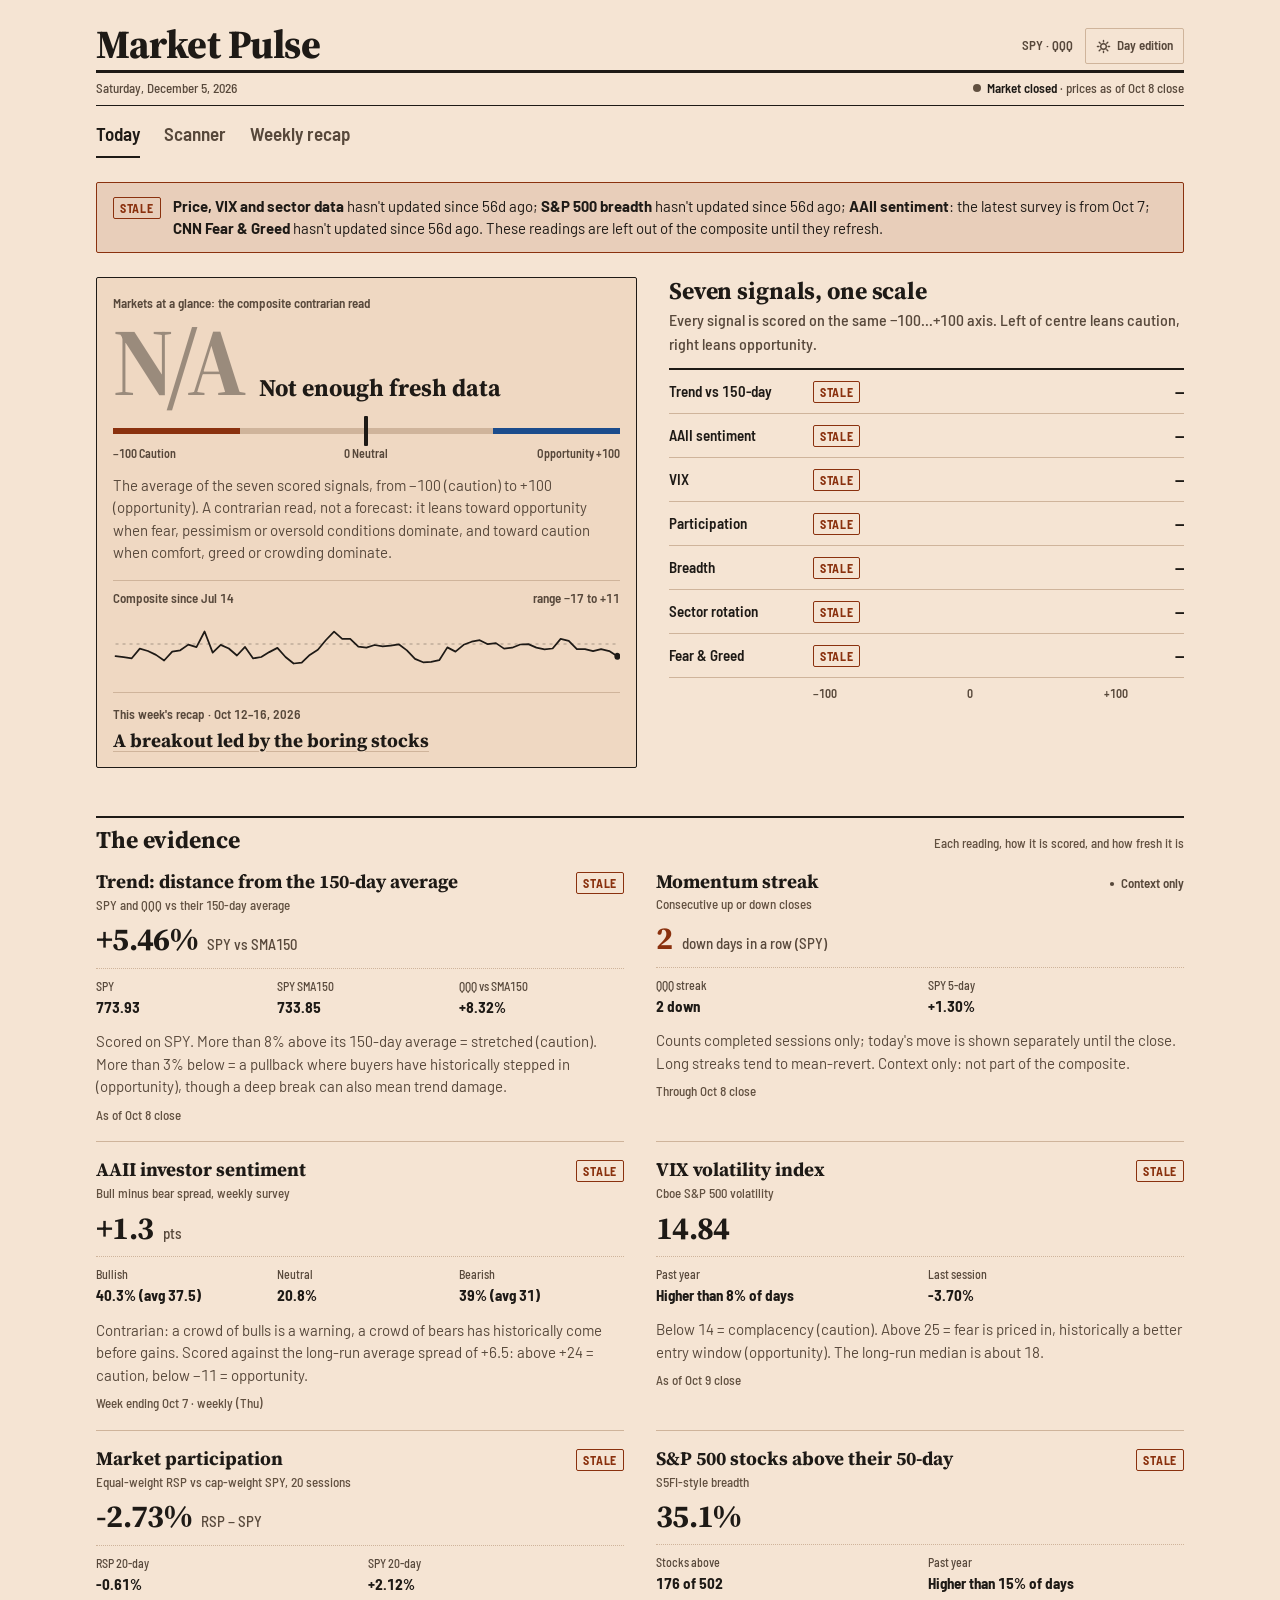
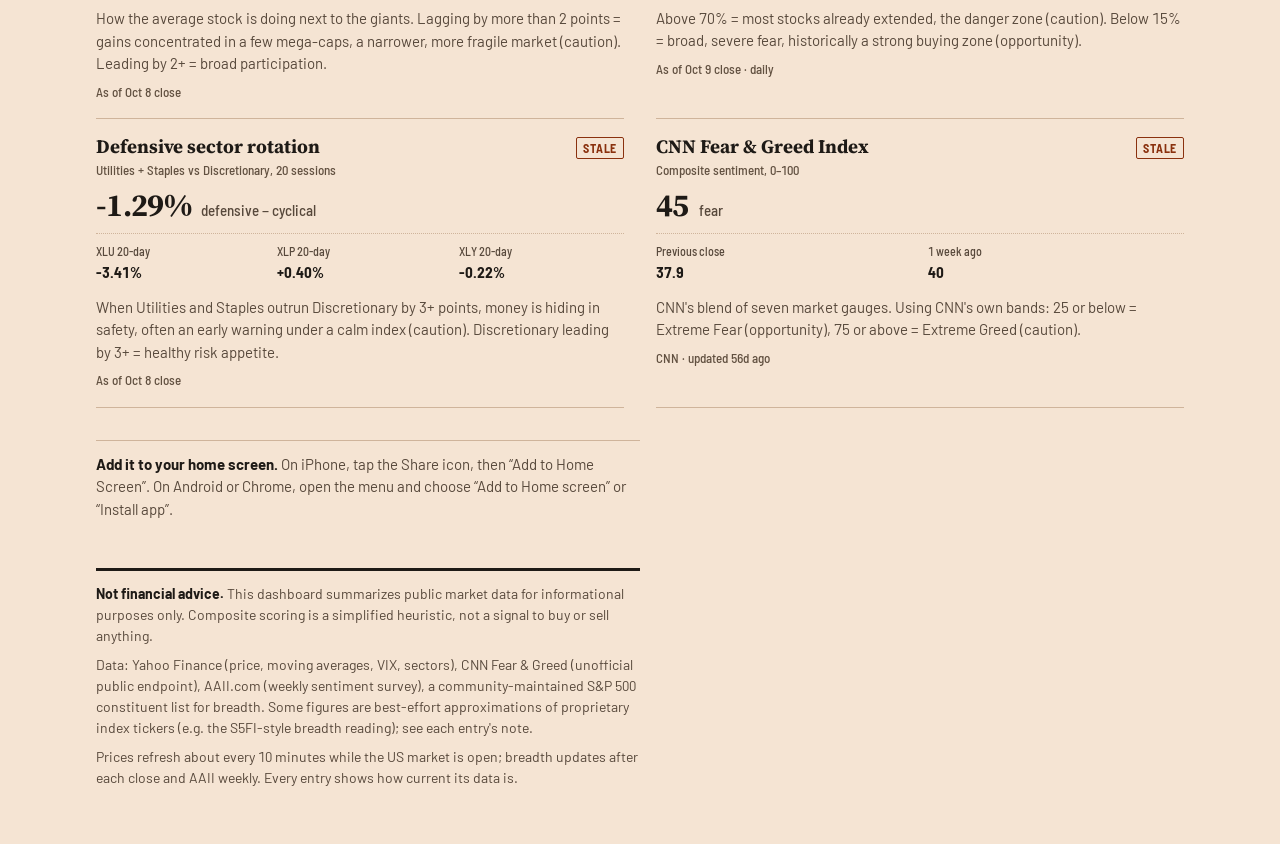
==== commit 222f2328: "Redesign Market Pulse as "the market pages" and add the Weekly Recap - New shared design system (ass" ====
--- a/index.html
+++ b/index.html
@@ -3,644 +3,177 @@
 <head>
 <meta charset="utf-8" />
 <meta name="viewport" content="width=device-width, initial-scale=1, viewport-fit=cover" />
-<title>Market Pulse — SPY / QQQ Health Dashboard</title>
-<meta name="description" content="A read at a glance: trend, sentiment, breadth, volatility and rotation across SPY/QQQ." />
+<title>Market Pulse — SPY / QQQ market health, at a glance</title>
+<meta name="description" content="One contrarian read of the US market: seven scored signals for SPY/QQQ on one scale, with every reading's freshness shown." />
 
 <meta property="og:type" content="website" />
-<meta property="og:title" content="Market Pulse — SPY / QQQ Health Dashboard" />
-<meta property="og:description" content="Trend, sentiment, breadth, volatility & sector rotation for SPY/QQQ — one glance, real data, refreshed every 10 min while the US market is open." />
+<meta property="og:title" content="Market Pulse — SPY / QQQ market health, at a glance" />
+<meta property="og:description" content="Trend, sentiment, breadth, volatility & sector rotation for SPY/QQQ — one contrarian read, real data, refreshed every 10 min while the US market is open." />
 <meta property="og:image" content="https://goavieldvir-rgb.github.io/Market-Pulse/og-image.png" />
 <meta property="og:image:width" content="1200" />
 <meta property="og:image:height" content="630" />
 <meta property="og:url" content="https://goavieldvir-rgb.github.io/Market-Pulse/" />
 <meta name="twitter:card" content="summary_large_image" />
-<meta name="twitter:title" content="Market Pulse — SPY / QQQ Health Dashboard" />
-<meta name="twitter:description" content="Trend, sentiment, breadth, volatility & sector rotation for SPY/QQQ — one glance, real data, refreshed every 10 min while the US market is open." />
+<meta name="twitter:title" content="Market Pulse — SPY / QQQ market health, at a glance" />
+<meta name="twitter:description" content="Trend, sentiment, breadth, volatility & sector rotation for SPY/QQQ — one contrarian read, real data, refreshed every 10 min while the US market is open." />
 <meta name="twitter:image" content="https://goavieldvir-rgb.github.io/Market-Pulse/og-image.png" />
 
 <link rel="manifest" href="manifest.json" />
 <link rel="icon" href="icons/icon-192.png" />
 <link rel="apple-touch-icon" href="icons/icon-192.png" />
-<meta name="theme-color" content="#080B13" />
+<meta name="theme-color" content="#F5E4D3" media="(prefers-color-scheme: light)" />
+<meta name="theme-color" content="#17130F" media="(prefers-color-scheme: dark)" />
 <meta name="apple-mobile-web-app-capable" content="yes" />
-<meta name="apple-mobile-web-app-status-bar-style" content="black-translucent" />
+<meta name="apple-mobile-web-app-status-bar-style" content="default" />
 <meta name="apple-mobile-web-app-title" content="MktPulse" />
 <link rel="preconnect" href="https://fonts.googleapis.com">
 <link rel="preconnect" href="https://fonts.gstatic.com" crossorigin>
-<link href="https://fonts.googleapis.com/css2?family=Space+Grotesk:wght@500;600;700&family=Inter:wght@400;500;600;700&family=JetBrains+Mono:wght@500;700&display=swap" rel="stylesheet">
+<link href="https://fonts.googleapis.com/css2?family=Source+Serif+4:opsz,wght@8..60,400..800&family=Barlow:wght@400;500;600&family=Barlow+Semi+Condensed:wght@500;600;700&display=swap" rel="stylesheet">
+<link rel="stylesheet" href="assets/mp.css?v=1" />
+<script src="assets/mp.js?v=1"></script>
 <style>
-  :root {
-    --bg: #080B13;
-    --surface: #12172A;
-    --surface-2: #171E35;
-    --border: rgba(255,255,255,0.07);
-    --border-soft: rgba(255,255,255,0.045);
-    --text: #F3F5FB;
-    --text-dim: #A6AFC6;
-    --text-faint: #626C85;
-    --cool: #5B9CFF;
-    --cool-dim: #2C4B85;
-    --warm: #FFAB3C;
-    --warm-dim: #7A5220;
-    --green: #34D399;
-    --red: #FB7185;
-    --font-display: 'Space Grotesk', system-ui, sans-serif;
-    --font-body: 'Inter', system-ui, sans-serif;
-    --font-mono: 'JetBrains Mono', ui-monospace, monospace;
-    --shadow: 0 1px 0 rgba(255,255,255,0.03) inset, 0 16px 32px -20px rgba(0,0,0,0.65);
-  }
-
-  * { box-sizing: border-box; }
-
-  html { background: var(--bg); }
-
-  body {
-    margin: 0;
-    padding: 28px 20px 56px;
-    max-width: 1040px;
-    margin-left: auto;
-    margin-right: auto;
-    color: var(--text);
-    font-family: var(--font-body);
-    -webkit-font-smoothing: antialiased;
-    -moz-osx-font-smoothing: grayscale;
-    position: relative;
-    isolation: isolate;
-  }
-
-  body::before {
-    content: "";
-    position: fixed;
-    inset: 0;
-    z-index: -2;
-    background: var(--bg);
-  }
-  body::after {
-    content: "";
-    position: fixed;
-    inset: 0;
-    z-index: -1;
-    pointer-events: none;
-    background:
-      radial-gradient(900px 520px at 12% -6%, rgba(91,156,255,0.16), transparent 60%),
-      radial-gradient(760px 480px at 100% 8%, rgba(255,171,60,0.09), transparent 55%),
-      radial-gradient(1000px 700px at 50% 115%, rgba(91,156,255,0.08), transparent 60%),
-      repeating-linear-gradient(0deg, rgba(255,255,255,0.028) 0px, rgba(255,255,255,0.028) 1px, transparent 1px, transparent 64px),
-      repeating-linear-gradient(90deg, rgba(255,255,255,0.028) 0px, rgba(255,255,255,0.028) 1px, transparent 1px, transparent 64px);
-    -webkit-mask-image: radial-gradient(1200px 900px at 50% 0%, black 40%, transparent 92%);
-    mask-image: radial-gradient(1200px 900px at 50% 0%, black 40%, transparent 92%);
-  }
-
-  a { color: var(--cool); }
-
-  header.top {
-    display: flex;
-    align-items: center;
-    justify-content: space-between;
-    gap: 12px;
-    margin-bottom: 24px;
-    flex-wrap: wrap;
-  }
-
-  .brand { display: flex; align-items: center; gap: 12px; }
-
-  .brand .mark {
-    width: 38px; height: 38px;
-    border-radius: 11px;
-    background: linear-gradient(150deg, var(--cool), #2E5FBF);
-    display: flex; align-items: center; justify-content: center;
-    flex: none;
-    box-shadow: 0 6px 16px -6px rgba(91,156,255,0.55);
-  }
-  .brand .mark svg { width: 21px; height: 21px; }
-
-  .brand h1 {
-    font-family: var(--font-display);
-    font-size: 1.3rem;
-    font-weight: 700;
-    margin: 0;
-    letter-spacing: -0.015em;
-  }
-  .brand p {
-    margin: 2px 0 0;
-    font-size: 0.82rem;
-    color: var(--text-faint);
-  }
-
-  .nav-link {
-    font-size: 0.82rem;
-    color: var(--text-dim);
-    text-decoration: none;
-    display: inline-flex;
-    align-items: center;
-    gap: 5px;
-    border: 1px solid var(--border);
-    padding: 7px 13px;
-    border-radius: 999px;
-    transition: border-color 0.15s ease, color 0.15s ease;
-  }
-  .nav-link:hover { border-color: rgba(255,171,60,0.4); color: var(--text); }
-
-  .updated-badge {
-    font-size: 0.78rem;
-    color: var(--text-faint);
-    display: flex;
-    align-items: center;
-    gap: 7px;
-    white-space: nowrap;
-  }
-  .dot { width: 7px; height: 7px; border-radius: 50%; background: var(--green); flex: none; box-shadow: 0 0 0 3px rgba(52,211,153,0.15); }
-  .dot.stale { background: var(--text-faint); box-shadow: none; }
-  .dot.warn { background: var(--warm); box-shadow: 0 0 0 3px rgba(255,171,60,0.15); }
-  .dot.live { animation: livePulse 2.4s ease-out infinite; }
-  @keyframes livePulse {
-    0% { box-shadow: 0 0 0 0 rgba(52,211,153,0.45); }
-    70% { box-shadow: 0 0 0 7px rgba(52,211,153,0); }
-    100% { box-shadow: 0 0 0 0 rgba(52,211,153,0); }
-  }
-  @media (prefers-reduced-motion: reduce) { .dot.live { animation: none; } }
-
-  .hero {
-    background: linear-gradient(175deg, var(--surface) 0%, var(--surface-2) 100%);
-    border: 1px solid var(--border);
-    border-radius: 24px;
-    padding: 36px 24px 28px;
-    text-align: center;
-    margin-bottom: 22px;
-    box-shadow: var(--shadow), 0 0 90px -30px rgba(91,156,255,0.35);
-    position: relative;
-    overflow: hidden;
-    transition: border-color 0.2s ease, transform 0.2s ease, box-shadow 0.2s ease;
-    will-change: transform;
-  }
-  .hero::before {
-    content: "";
-    position: absolute;
-    top: -60%;
-    left: 50%;
-    transform: translateX(-50%);
-    width: 140%;
-    height: 220px;
-    background: radial-gradient(closest-side, rgba(91,156,255,0.22), transparent 70%);
-    pointer-events: none;
-  }
-  .hero::after {
-    content: "";
-    position: absolute;
-    inset: 0;
-    pointer-events: none;
-    background:
-      repeating-linear-gradient(0deg, rgba(255,255,255,0.025) 0px, rgba(255,255,255,0.025) 1px, transparent 1px, transparent 34px),
-      repeating-linear-gradient(90deg, rgba(255,255,255,0.025) 0px, rgba(255,255,255,0.025) 1px, transparent 1px, transparent 34px);
-    -webkit-mask-image: radial-gradient(480px 320px at 50% 30%, black 30%, transparent 85%);
-    mask-image: radial-gradient(480px 320px at 50% 30%, black 30%, transparent 85%);
-  }
-  @media (hover: hover) and (pointer: fine) {
-    .hero:hover {
-      border-color: rgba(91,156,255,0.4);
-      transform: translateY(-3px);
-      box-shadow: var(--shadow), 0 0 90px -30px rgba(91,156,255,0.35), 0 22px 40px -20px rgba(91,156,255,0.3);
-    }
-  }
-  .hero:active { transform: scale(0.985); transition: transform 0.08s ease; }
-
-  .hero .eyebrow {
-    display: inline-flex;
-    align-items: center;
-    gap: 6px;
-    font-size: 0.72rem;
-    font-weight: 600;
-    letter-spacing: 0.09em;
-    text-transform: uppercase;
-    color: var(--text-dim);
-    background: rgba(91,156,255,0.08);
-    border: 1px solid rgba(91,156,255,0.25);
-    padding: 6px 14px;
-    border-radius: 999px;
-    margin-bottom: 20px;
-    position: relative;
-  }
-  .hero .eyebrow::before {
-    content: "";
-    width: 6px; height: 6px; border-radius: 50%;
-    background: var(--cool);
-    box-shadow: 0 0 0 3px rgba(91,156,255,0.18);
-  }
-
-  #gauge-wrap { max-width: 320px; margin: 0 auto; }
-  #gauge-wrap svg { width: 100%; height: auto; display: block; }
-
-  .scale-labels {
-    display: flex;
-    justify-content: space-between;
-    max-width: 300px;
-    margin: 22px auto 0;
-    padding-top: 2px;
-    font-size: 0.68rem;
-    font-weight: 600;
-    color: var(--text-faint);
-    text-transform: uppercase;
-    letter-spacing: 0.05em;
-    line-height: 1.7;
-  }
-  .scale-labels span { flex: 1; text-align: center; }
-  .scale-labels b {
-    display: block;
-    font-family: var(--font-mono);
-    font-size: 0.74rem;
-    font-weight: 700;
-    color: var(--text-dim);
-    text-transform: none;
-    letter-spacing: 0;
-  }
-
-  .gauge-readout { margin-top: 18px; }
-  .gauge-score {
-    font-family: var(--font-mono);
-    font-size: 2.6rem;
-    font-weight: 700;
-    letter-spacing: -0.01em;
-    line-height: 1;
-  }
-  .gauge-label {
-    font-family: var(--font-display);
-    font-size: 1.15rem;
-    font-weight: 600;
-    margin-top: 6px;
-  }
-  .gauge-sub {
-    font-size: 0.84rem;
-    color: var(--text-faint);
-    max-width: 420px;
-    margin: 0 auto;
-    line-height: 1.6;
-  }
-
-  .sparkline-wrap {
-    max-width: 280px;
-    margin: 14px auto 0;
-  }
-  .sparkline-label {
-    font-size: 0.66rem;
-    font-weight: 600;
-    text-transform: uppercase;
-    letter-spacing: 0.05em;
-    color: var(--text-faint);
-    margin-bottom: 4px;
-  }
-  .sparkline-wrap svg { width: 100%; height: 36px; display: block; }
-
-  .gauge-explainer {
-    margin-top: 20px;
-    padding-top: 18px;
-    border-top: 1px solid var(--border-soft);
-    position: relative;
-    z-index: 1;
-  }
-  .gauge-scale-hint {
-    font-size: 0.72rem;
-    color: var(--text-faint);
-    margin-top: 2px;
-  }
-  .gauge-basis {
-    font-size: 0.72rem;
-    color: var(--text-faint);
-    margin-top: 6px;
-    min-height: 1em;
-  }
-
-  .grid {
-    display: grid;
-    grid-template-columns: repeat(auto-fit, minmax(280px, 1fr));
-    gap: 14px;
-  }
-
-  @keyframes cardIn {
-    from { opacity: 0; transform: translateY(14px); }
-    to { opacity: 1; transform: translateY(0); }
-  }
-
-  .card {
-    background: linear-gradient(165deg, #141B32 0%, var(--surface) 45%);
-    border: 1px solid var(--border);
-    border-radius: 18px;
-    padding: 20px 20px 18px;
-    box-shadow: var(--shadow);
-    transition: border-color 0.2s ease, transform 0.2s ease, box-shadow 0.2s ease;
-    animation: cardIn 0.55s cubic-bezier(0.16, 0.8, 0.3, 1) both;
-    will-change: transform;
-  }
-  @media (hover: hover) and (pointer: fine) {
-    .card:hover {
-      border-color: rgba(91,156,255,0.35);
-      transform: translateY(-4px);
-      box-shadow: var(--shadow), 0 18px 34px -18px rgba(91,156,255,0.35);
-    }
-  }
-  .card:active { transform: scale(0.965); transition: transform 0.08s ease; }
-
-  @keyframes shimmer {
-    0% { background-position: -200% 0; }
-    100% { background-position: 200% 0; }
-  }
-  .skel-line {
-    height: 12px;
-    border-radius: 6px;
-    background: linear-gradient(90deg, #1A2338 25%, #232E4C 37%, #1A2338 63%);
-    background-size: 400% 100%;
-    animation: shimmer 1.6s ease-in-out infinite;
-  }
-  .skel-card { animation: cardIn 0.5s cubic-bezier(0.16, 0.8, 0.3, 1) both; }
-  .skel-card .skel-line.title { width: 60%; height: 15px; margin-bottom: 10px; }
-  .skel-card .skel-line.tag { width: 30%; height: 10px; margin-bottom: 18px; }
-  .skel-card .skel-line.value { width: 45%; height: 26px; margin-bottom: 14px; }
-  .skel-card .skel-line.note1 { width: 100%; margin-bottom: 7px; }
-  .skel-card .skel-line.note2 { width: 92%; margin-bottom: 7px; }
-  .skel-card .skel-line.note3 { width: 70%; }
-
-  .card-head {
-    display: flex;
-    justify-content: space-between;
-    align-items: flex-start;
-    gap: 10px;
-    margin-bottom: 14px;
-  }
-  .card-title {
-    font-family: var(--font-display);
-    font-weight: 600;
-    font-size: 1rem;
-    letter-spacing: -0.005em;
-    line-height: 1.25;
-  }
-  .card-code {
-    font-size: 0.78rem;
-    color: var(--text-faint);
-    display: block;
-    margin-top: 3px;
-    line-height: 1.3;
-  }
-
-  .status-tag {
-    display: flex;
-    align-items: center;
-    gap: 5px;
-    font-size: 0.68rem;
-    font-weight: 600;
-    text-transform: uppercase;
-    letter-spacing: 0.05em;
-    white-space: nowrap;
-    flex: none;
-    padding-top: 3px;
-  }
-  .status-tag .sdot { width: 6px; height: 6px; border-radius: 50%; }
-  .status-tag.opportunity { color: var(--cool); }
-  .status-tag.opportunity .sdot { background: var(--cool); }
-  .status-tag.caution { color: var(--warm); }
-  .status-tag.caution .sdot { background: var(--warm); }
-  .status-tag.neutral { color: var(--text-faint); }
-  .status-tag.neutral .sdot { background: var(--text-faint); }
-  .status-tag .tag-stack { display: inline-flex; flex-direction: column; align-items: flex-end; line-height: 1.2; }
-  .status-tag .tag-lean { font-size: 0.56rem; letter-spacing: 0.1em; opacity: 0.75; }
-  .status-tag .tag-main { display: inline-flex; align-items: center; gap: 5px; }
-  .status-tag.lean-opportunity { color: #8FBBFF; }
-  .status-tag.lean-opportunity .sdot { background: transparent; box-shadow: inset 0 0 0 1.5px var(--cool); }
-  .status-tag.lean-caution { color: #FFC47A; }
-  .status-tag.lean-caution .sdot { background: transparent; box-shadow: inset 0 0 0 1.5px var(--warm); }
-  .status-tag.context { color: var(--text-faint); }
-  .status-tag.context .sdot { background: transparent; box-shadow: inset 0 0 0 1.5px var(--text-faint); }
-
-  .metric-row {
-    display: flex;
-    align-items: baseline;
-    gap: 9px;
-    flex-wrap: wrap;
-    margin-bottom: 4px;
-  }
-  .metric-value {
-    font-family: var(--font-mono);
-    font-size: 2rem;
-    font-weight: 700;
-    line-height: 1;
-    color: var(--text);
-  }
-  .metric-value.opportunity { color: var(--cool); }
-  .metric-value.caution { color: var(--warm); }
-  .metric-unit {
-    font-size: 0.85rem;
-    color: var(--text-faint);
-    font-weight: 500;
-  }
-
-  .card-note {
-    font-size: 0.85rem;
-    color: var(--text-dim);
-    line-height: 1.6;
-    margin-top: 12px;
-  }
-
-  .sub-metrics {
-    display: flex;
-    gap: 20px;
-    margin-top: 12px;
-    padding-top: 12px;
-    border-top: 1px solid var(--border-soft);
-    flex-wrap: wrap;
-  }
-  .sub-metric .k {
-    font-size: 0.68rem;
-    color: var(--text-faint);
-    text-transform: uppercase;
-    letter-spacing: .04em;
-    font-weight: 600;
-  }
-  .sub-metric .v {
-    font-family: var(--font-mono);
-    font-size: 0.95rem;
-    font-weight: 600;
-    margin-top: 3px;
-    color: var(--text);
-  }
-
-  .as-of {
-    font-size: 0.7rem;
-    color: var(--text-faint);
-    margin-top: 14px;
-  }
-
-  .mini-meter { margin-top: 14px; }
-  .mini-meter-track {
-    position: relative;
-    height: 6px;
-    border-radius: 999px;
-    background: linear-gradient(90deg, var(--warm) 0%, #4B5470 50%, var(--cool) 100%);
-    opacity: 0.9;
-  }
-  /* Faint ticks at the -50 / 0 / +50 marks: past a side tick the card reads Caution/Opportunity. */
-  .mini-meter-track::before {
-    content: "";
-    position: absolute;
-    inset: -3px 0;
-    background:
-      linear-gradient(90deg, transparent calc(25% - 0.5px), rgba(8,11,19,0.85) calc(25% - 0.5px), rgba(8,11,19,0.85) calc(25% + 0.5px), transparent calc(25% + 0.5px)),
-      linear-gradient(90deg, transparent calc(50% - 0.5px), rgba(8,11,19,0.6) calc(50% - 0.5px), rgba(8,11,19,0.6) calc(50% + 0.5px), transparent calc(50% + 0.5px)),
-      linear-gradient(90deg, transparent calc(75% - 0.5px), rgba(8,11,19,0.85) calc(75% - 0.5px), rgba(8,11,19,0.85) calc(75% + 0.5px), transparent calc(75% + 0.5px));
-    pointer-events: none;
-  }
-  .mini-meter-marker {
-    position: absolute;
-    top: 50%;
-    width: 12px;
-    height: 12px;
-    border-radius: 50%;
-    background: var(--text);
-    border: 2px solid var(--bg);
-    transform: translate(-50%, -50%);
-    box-shadow: 0 0 0 1px rgba(255,255,255,0.25), 0 2px 6px rgba(0,0,0,0.5);
-    transition: left 0.6s cubic-bezier(0.16, 0.8, 0.3, 1);
-    z-index: 1;
-  }
-  .mini-meter-labels {
-    display: flex;
-    justify-content: space-between;
-    margin-top: 6px;
-    font-size: 0.66rem;
-    font-weight: 600;
-    text-transform: uppercase;
-    letter-spacing: 0.04em;
-    color: var(--text-faint);
-  }
-
-  .health-banner {
-    display: flex;
-    align-items: flex-start;
-    gap: 10px;
-    background: var(--warm-dim);
-    border: 1px solid rgba(255,171,60,0.35);
-    border-radius: 14px;
-    padding: 12px 16px;
-    margin-bottom: 18px;
-    font-size: 0.82rem;
-    color: #FFD9A8;
-    line-height: 1.5;
-  }
-  .health-banner .hb-icon { flex: none; font-size: 1rem; line-height: 1.4; }
-  .health-banner b { color: #FFEBCB; }
-
-  footer {
-    margin-top: 32px;
-    padding-top: 20px;
-    border-top: 1px solid var(--border);
-    font-size: 0.8rem;
-    color: var(--text-faint);
-    line-height: 1.7;
-  }
-  footer p { margin: 6px 0; }
-  footer strong { color: var(--text-dim); }
-  footer code { font-family: var(--font-mono); color: var(--text-dim); font-size: 0.78rem; }
-
-  .install-hint {
-    background: var(--surface);
-    border: 1px solid var(--border);
-    border-radius: 14px;
-    padding: 14px 16px;
-    font-size: 0.84rem;
-    color: var(--text-dim);
-    margin-top: 22px;
-    line-height: 1.55;
-  }
-  .install-hint strong { color: var(--text); }
-
-  @media (max-width: 480px) {
-    body { padding: 18px 14px 44px; }
-    .hero { padding: 26px 18px 20px; border-radius: 20px; }
-    .gauge-score { font-size: 2rem; }
-    .gauge-label { font-size: 1rem; }
-    .card { padding: 17px 17px 15px; border-radius: 16px; }
-    .metric-value { font-size: 1.7rem; }
-    .card-title { font-size: 0.95rem; }
-    .gauge-sub { font-size: 0.8rem; }
-    .grid { gap: 12px; }
-    #gauge-wrap { max-width: 280px; }
-    .scale-labels { max-width: 260px; }
-  }
-
-  @media (max-width: 360px) {
-    .gauge-score { font-size: 1.8rem; }
-  }
+  /* ---------- Lead: the glance box and the shared signal scale ---------- */
+  .lead { display: grid; grid-template-columns: minmax(0, 1fr); gap: var(--space-6); }
+  @media (min-width: 900px) { .lead { grid-template-columns: minmax(0, 1.05fr) minmax(0, 1fr); align-items: start; } }
+
+  .glance .figure-row { display: flex; align-items: flex-end; gap: var(--space-4); margin: var(--space-2) 0 var(--space-3); }
+  .figure-xl { font-family: var(--serif); font-weight: 700; font-size: clamp(5rem, 3.6rem + 7vw, 6rem); line-height: 0.86; letter-spacing: -0.04em; font-optical-sizing: auto; min-width: 2ch; }
+  .figure-xl.opportunity { color: var(--opp); }
+  .figure-xl.caution { color: var(--cau); }
+  .zone-word { font-family: var(--serif); font-weight: 700; font-size: var(--step-2); line-height: 1.1; }
+  .basis { font-family: var(--cond); font-weight: 500; font-size: 0.9375rem; color: var(--ink-2); margin-top: 2px; }
+
+  .scale { position: relative; height: 46px; margin-top: var(--space-2); }
+  .scale .seg { position: absolute; top: 12px; height: 6px; }
+  .scale .seg.c { left: 0; width: 25%; background: var(--cau); }
+  .scale .seg.n { left: 25%; width: 50%; background: var(--rule); }
+  .scale .seg.o { left: 75%; width: 25%; background: var(--opp); }
+  .scale .tick { position: absolute; top: 8px; width: 1px; height: 14px; background: var(--ink-2); }
+  .scale .marker { position: absolute; top: 0; width: 4px; height: 30px; margin-left: -2px; background: var(--ink); border-radius: 1px; transition: left 0.9s cubic-bezier(0.16, 1, 0.3, 1); }
+  .scale .lab { position: absolute; top: 28px; font-family: var(--cond); font-weight: 600; font-size: 0.75rem; color: var(--ink-2); white-space: nowrap; }
+
+  .explain { font-size: 0.9375rem; color: var(--ink-2); margin: var(--space-3) 0 0; max-width: 60ch; }
+
+  .history { margin-top: var(--space-4); border-top: 1px solid var(--rule); padding-top: var(--space-2); }
+  .history-head { display: flex; justify-content: space-between; font-family: var(--cond); font-weight: 600; font-size: var(--step--1); color: var(--ink-2); }
+  .history svg { display: block; width: 100%; height: 64px; margin-top: 4px; color: var(--ink); }
+
+  .weekly-link { display: flex; flex-direction: column; gap: 4px; margin-top: var(--space-4); padding: var(--space-3) 0 0; border-top: 1px solid var(--rule); text-decoration: none; color: var(--ink); }
+  .weekly-link .wl-k { font-family: var(--cond); font-weight: 600; font-size: var(--step--1); color: var(--ink-2); }
+  .weekly-link .wl-t { font-family: var(--serif); font-weight: 700; font-size: var(--step-1); line-height: 1.2; text-decoration: underline; text-decoration-color: var(--rule); text-underline-offset: 4px; }
+  .weekly-link:hover .wl-t { text-decoration-color: var(--ink); }
+
+  /* Seven signals on one scale */
+  .dotplot { border-top: 2px solid var(--ink); margin-top: var(--space-3); }
+  .drow { display: grid; grid-template-columns: minmax(104px, 132px) minmax(0, 1fr) 44px; gap: var(--space-3); align-items: center; min-height: 44px; border-bottom: 1px solid var(--rule); font-family: var(--cond); font-weight: 600; font-size: 0.9375rem; }
+  .drow .track { position: relative; height: 16px; }
+  .drow .track::before { content: ""; position: absolute; left: 0; right: 0; top: 7px; height: 2px; background: var(--rule); }
+  .drow .track::after { content: ""; position: absolute; left: 50%; top: 0; width: 1px; height: 16px; background: var(--ink-3); }
+  .drow .dot { position: absolute; top: 1px; width: 14px; height: 14px; margin-left: -7px; border-radius: 7px; background: var(--ink-2); border: 2px solid var(--paper); z-index: 1; transition: left 0.9s cubic-bezier(0.16, 1, 0.3, 1); }
+  .drow .dot.opp { background: var(--opp); }
+  .drow .dot.cau { background: var(--cau); }
+  .drow .score { text-align: right; font-weight: 700; }
+  .drow .score.opp { color: var(--opp); }
+  .drow .score.cau { color: var(--cau); }
+  .scale-axis { display: grid; grid-template-columns: minmax(104px, 132px) minmax(0, 1fr) 44px; gap: var(--space-3); font-family: var(--cond); font-weight: 600; font-size: 0.75rem; color: var(--ink-2); padding-top: 6px; }
+  .scale-axis .ends { display: flex; justify-content: space-between; }
+
+  /* ---------- The evidence: one entry per signal ---------- */
+  .entries { display: grid; grid-template-columns: minmax(0, 1fr); column-gap: var(--space-6); }
+  @media (min-width: 760px) { .entries { grid-template-columns: repeat(2, minmax(0, 1fr)); } }
+  .entry { border-bottom: 1px solid var(--rule); padding: var(--space-4) 0 var(--space-4); }
+  .entry-head { display: flex; justify-content: space-between; align-items: baseline; gap: var(--space-3); }
+  .entry-head h3 { font-weight: 700; font-size: var(--step-1); line-height: 1.2; }
+  .entry-code { font-family: var(--cond); font-weight: 500; font-size: var(--step--1); color: var(--ink-3); margin-top: 2px; }
+  .entry-figure { display: flex; align-items: baseline; flex-wrap: wrap; gap: 4px 10px; margin: var(--space-2) 0 var(--space-1); }
+  .entry-figure .val { font-family: var(--serif); font-weight: 700; font-size: var(--step-3); line-height: 1; letter-spacing: -0.02em; }
+  .entry-figure .val.opportunity { color: var(--opp); }
+  .entry-figure .val.caution { color: var(--cau); }
+  .entry-figure .unit { font-family: var(--cond); font-weight: 500; font-size: 0.9375rem; color: var(--ink-2); }
+
+  .mini { position: relative; height: 34px; margin-top: var(--space-2); }
+  .mini .rail { position: absolute; left: 0; right: 0; top: 6px; height: 4px; background: linear-gradient(90deg, var(--cau) 0 25%, var(--rule) 25% 75%, var(--opp) 75%); }
+  .mini .pin { position: absolute; top: 0; width: 3px; height: 16px; margin-left: -1.5px; background: var(--ink); transition: left 0.6s cubic-bezier(0.16, 1, 0.3, 1); }
+  .mini .ends { position: absolute; left: 0; right: 0; top: 18px; display: flex; justify-content: space-between; font-family: var(--cond); font-weight: 500; font-size: 0.75rem; color: var(--ink-2); }
+
+  .kv { display: grid; grid-template-columns: repeat(auto-fit, minmax(110px, 1fr)); gap: var(--space-2) var(--space-4); margin: var(--space-3) 0 0; padding-top: var(--space-2); border-top: 1px dotted var(--rule); }
+  .kv div { min-width: 0; }
+  .kv dt { font-family: var(--cond); font-weight: 500; font-size: 0.75rem; color: var(--ink-2); }
+  .kv dd { margin: 1px 0 0; font-family: var(--cond); font-weight: 700; font-size: 0.9375rem; }
+  .entry .note { font-size: 0.9375rem; color: var(--ink-2); margin: var(--space-3) 0 0; max-width: var(--measure); }
+  .entry .asof { margin-top: var(--space-2); }
+
+  .skel-entry .skel { margin-top: 10px; }
 </style>
 </head>
 <body>
-
-<header class="top">
-  <div class="brand">
-    <div class="mark">
-      <svg viewBox="0 0 24 24" fill="none" xmlns="http://www.w3.org/2000/svg">
-        <circle cx="12" cy="12" r="8.5" stroke="white" stroke-width="1.6"/>
-        <path d="M12 12 L16 7" stroke="white" stroke-width="1.8" stroke-linecap="round"/>
-        <circle cx="12" cy="12" r="1.4" fill="white"/>
-      </svg>
+<div class="page">
+
+<header class="mast">
+  <a class="brand" href="index.html">Market Pulse</a>
+  <div class="mast-side"><span>SPY · QQQ</span><button class="theme-btn" id="theme-btn" type="button">Edition</button></div>
+</header>
+<div class="dateline">
+  <span id="today-date"></span>
+  <span id="updated-badge"><span class="live-dot" id="updated-dot"></span><span id="updated-text">Loading…</span></span>
+</div>
+<nav class="tabs" aria-label="Sections">
+  <a href="index.html" aria-current="page">Today</a>
+  <a href="opportunity.html">Scanner</a>
+  <a href="weekly.html">Weekly recap</a>
+</nav>
+
+<div id="health-banner-slot"></div>
+
+<div class="lead">
+  <section class="glance box" aria-labelledby="glance-title">
+    <h1 class="box-title" id="glance-title">Markets at a glance: the composite contrarian read</h1>
+    <div class="figure-row">
+      <span class="figure-xl" id="gauge-score" aria-live="polite"><span class="skel" style="width:120px;height:72px;display:inline-block"></span></span>
+      <div>
+        <div class="zone-word" id="gauge-label">Loading data…</div>
+        <div class="basis" id="gauge-basis"></div>
+      </div>
     </div>
-    <div>
-      <h1>Market Pulse</h1>
-      <p>SPY / QQQ health, at a glance</p>
-    </div>
-  </div>
-  <div style="display:flex; align-items:center; gap:12px; flex-wrap:wrap;">
-    <a href="opportunity.html" class="nav-link">🎯 Opportunity Scanner →</a>
-    <div class="updated-badge" id="updated-badge">
-      <span class="dot" id="updated-dot"></span>
-      <span id="updated-text">Loading…</span>
-    </div>
-  </div>
-</header>
-
-<div id="health-banner-slot"></div>
-
-<section class="hero">
-  <div class="eyebrow">Composite contrarian read</div>
-  <div id="gauge-wrap"></div>
-  <div class="scale-labels">
-    <span>Caution<br><b>−100</b></span>
-    <span>Neutral<br><b>0</b></span>
-    <span>Opportunity<br><b>+100</b></span>
-  </div>
-  <div class="gauge-readout">
-    <div class="gauge-score" id="gauge-score"><span class="skel-line" style="width:76px;height:34px;display:inline-block;border-radius:8px;"></span></div>
-    <div class="gauge-scale-hint">on a −100 (caution) to +100 (opportunity) scale</div>
-    <div class="gauge-label" id="gauge-label">Loading data…</div>
-    <div class="gauge-basis" id="gauge-basis"></div>
-  </div>
-  <div id="sparkline-slot"></div>
-  <div class="gauge-explainer">
-    <p class="gauge-sub">The average of the seven scored signals below — a contrarian-leaning read, not a forecast.
-      It leans toward "Opportunity" when fear, pessimism or oversold conditions dominate, and toward
-      "Caution" when comfort, greed or crowding dominate.</p>
-  </div>
+    <div id="gauge-wrap"></div>
+    <p class="explain">The average of the seven scored signals, from −100 (caution) to +100 (opportunity). A contrarian read, not a forecast: it leans toward opportunity when fear, pessimism or oversold conditions dominate, and toward caution when comfort, greed or crowding dominate.</p>
+    <div id="sparkline-slot"></div>
+    <div id="weekly-slot"></div>
+  </section>
+
+  <section aria-labelledby="scale-title">
+    <h2 class="h-section" id="scale-title">Seven signals, one scale</h2>
+    <p class="lede">Every signal is scored on the same −100…+100 axis. Left of centre leans caution, right leans opportunity.</p>
+    <div class="dotplot" id="signal-scale"></div>
+    <div class="scale-axis" aria-hidden="true"><span></span><span class="ends"><span>−100</span><span>0</span><span>+100</span></span><span></span></div>
+  </section>
+</div>
+
+<section class="section" aria-labelledby="evidence-title">
+  <div class="section-head"><h2 class="h-section" id="evidence-title">The evidence</h2><span class="asof">Each reading, how it is scored, and how fresh it is</span></div>
+  <div class="entries" id="card-grid"></div>
 </section>
 
-<section class="grid" id="card-grid"></section>
-
-<div class="install-hint">
-  📲 <strong>Add to your home screen:</strong> on iPhone, tap the Share icon → "Add to Home Screen".
-  On Android/Chrome, tap the menu (⋮) → "Add to Home screen" or "Install app".
-</div>
-
-<footer>
+<p class="install"><strong>Add it to your home screen.</strong> On iPhone, tap the Share icon, then “Add to Home Screen”. On Android or Chrome, open the menu and choose “Add to Home screen” or “Install app”.</p>
+
+<footer class="footer">
   <p><strong>Not financial advice.</strong> This dashboard summarizes public market data for
     informational purposes only. Composite scoring is a simplified heuristic, not a signal to
     buy or sell anything.</p>
-  <p>Data: Yahoo Finance (price/SMA/VIX/sectors), CNN Fear &amp; Greed (unofficial public endpoint),
+  <p>Data: Yahoo Finance (price, moving averages, VIX, sectors), CNN Fear &amp; Greed (unofficial public endpoint),
     AAII.com (weekly sentiment survey), a community-maintained S&amp;P 500 constituent list for breadth.
     Some figures are best-effort approximations of proprietary index tickers (e.g. the S5FI-style
-    breadth reading) — see each card's note.</p>
+    breadth reading); see each entry's note.</p>
   <p>Prices refresh about every 10 minutes while the US market is open; breadth updates after each
-    close and AAII weekly. Every card shows how current its data is.</p>
+    close and AAII weekly. Every entry shows how current its data is.</p>
 </footer>
+</div>
 
 <script>
 const $ = (sel) => document.querySelector(sel);
 const esc = (s) => String(s ?? "").replace(/[&<>"']/g, (c) => ({ "&": "&amp;", "<": "&lt;", ">": "&gt;", '"': "&quot;", "'": "&#39;" }[c]));
 const num = (v) => (typeof v === "number" && Number.isFinite(v) ? v : null);
+const MARK = window.MP_MARK;
 
 function fmtPct(v, digits = 2) {
   v = num(v);
@@ -650,6 +183,10 @@
 function fmtNum(v, digits = 2) {
   v = num(v);
   return v === null ? "—" : v.toFixed(digits);
+}
+function fmtScore(v) {
+  const r = Math.round(v);
+  return r > 0 ? `+${r}` : r < 0 ? `−${Math.abs(r)}` : "0";
 }
 function clamp(v, lo, hi) { return Math.max(lo, Math.min(hi, v)); }
 
@@ -692,10 +229,10 @@
   }
 }
 
-// ---------- Scoring: ONE table drives the card tags, the mini-meters, the gauge and the trend line ----------
+// ---------- Scoring: ONE table drives the entry tags, the mini-scales, the composite and the history line ----------
 // Each signal maps its reading onto a shared scale: -100 = strong caution … +100 = strong opportunity,
 // by straight lines between anchor points [reading, score]. The ±50 anchors are the thresholds quoted
-// on each card, so "Caution"/"Opportunity" on a card always means the same thing as on the gauge.
+// on each entry, so "Caution"/"Opportunity" on an entry always means the same thing as in the composite.
 const SIGNALS = {
   trend:         [[-10, 100], [-3, 50], [3, 0], [8, -50], [12, -100]],     // SPY % vs its 150-day SMA
   aaii:          [[-29, 100], [-11, 50], [6.5, 0], [24, -50], [42, -100]],  // bull−bear spread (long-run avg +6.5)
@@ -706,6 +243,10 @@
   feargreed:     [[0, 100], [25, 50], [50, 0], [75, -50], [100, -100]],     // CNN's own bands
 };
 const SIGNAL_COUNT = Object.keys(SIGNALS).length;
+const SIGNAL_NAMES = {
+  trend: "Trend vs 150-day", aaii: "AAII sentiment", vix: "VIX", participation: "Participation",
+  breadth: "Breadth", rotation: "Sector rotation", feargreed: "Fear & Greed",
+};
 
 function scoreFrom(key, x) {
   x = num(x);
@@ -719,169 +260,122 @@
   return pts[pts.length - 1][1];
 }
 
-// Five zones, shared by cards and gauge.
+// Five zones, shared by entries and the composite.
 function zoneOf(score) {
   if (score === null || score === undefined) return { status: "neutral", tag: "No data", label: "Not enough data" };
-  if (score >= 50) return { status: "opportunity", tag: "Opportunity", label: "Opportunity Zone" };
-  if (score >= 20) return { status: "lean-opportunity", tag: "Leaning Opportunity", label: "Leaning Opportunity" };
-  if (score > -20) return { status: "neutral", tag: "Neutral", label: "Neutral / Mixed Signals" };
-  if (score > -50) return { status: "lean-caution", tag: "Leaning Caution", label: "Leaning Caution" };
-  return { status: "caution", tag: "Caution", label: "Caution Zone" };
-}
+  if (score >= 50) return { status: "opportunity", tag: "Opportunity", label: "Opportunity zone" };
+  if (score >= 20) return { status: "lean-opportunity", tag: "Leaning opportunity", label: "Leaning opportunity" };
+  if (score > -20) return { status: "neutral", tag: "Neutral", label: "Neutral, mixed signals" };
+  if (score > -50) return { status: "lean-caution", tag: "Leaning caution", label: "Leaning caution" };
+  return { status: "caution", tag: "Caution", label: "Caution zone" };
+}
+const toneOf = (score) => (score === null ? "" : score >= 20 ? "opp" : score <= -20 ? "cau" : "");
 
 function aaiiPlausible(a) {
   const b = num(a?.bullish_pct), n = num(a?.neutral_pct), r = num(a?.bearish_pct);
   return b !== null && n !== null && r !== null && Math.abs(b + n + r - 100) <= 1.5;
 }
 
-// ---------- Gauge ----------
-const GAUGE = { w: 340, h: 190, cx: 170, cy: 172, r: 130 };
-const gaugeScoreToAngle = (s) => -90 + ((s + 100) / 200) * 180;
-const gaugePt = (deg, radius) => {
-  const rad = (deg * Math.PI) / 180;
-  return [GAUGE.cx + radius * Math.sin(rad), GAUGE.cy - radius * Math.cos(rad)];
-};
-
-function needlePolygonPoints(score) {
-  const { r } = GAUGE;
-  const angleDeg = gaugeScoreToAngle(clamp(score, -100, 100));
-  const [tipX, tipY] = gaugePt(angleDeg, r * 0.8);
-  const baseHalfWidth = 5;
-  const [p1x, p1y] = gaugePt(angleDeg + 90, baseHalfWidth);
-  const [p2x, p2y] = [GAUGE.cx - (p1x - GAUGE.cx), GAUGE.cy - (p1y - GAUGE.cy)];
-  return `${p1x},${p1y} ${tipX},${tipY} ${p2x},${p2y}`;
-}
+// ---------- Composite scale (replaces the old needle gauge) ----------
+const posOf = (s) => clamp(((s + 100) / 200) * 100, 0, 100);
 
 function renderGauge() {
-  const { w, h, cx, cy, r } = GAUGE;
-  const ticks = [];
-  const majorScores = [-100, -50, 0, 50, 100];
-  for (let s = -100; s <= 100; s += 10) {
-    const isMajor = majorScores.includes(s);
-    const deg = gaugeScoreToAngle(s);
-    const [ix, iy] = gaugePt(deg, r + 16);
-    const [ox, oy] = gaugePt(deg, r + (isMajor ? 26 : 21));
-    ticks.push(`<line x1="${ix}" y1="${iy}" x2="${ox}" y2="${oy}" stroke="${isMajor ? 'rgba(231,236,251,0.5)' : 'rgba(231,236,251,0.2)'}" stroke-width="${isMajor ? 2 : 1.3}" stroke-linecap="round"/>`);
-  }
-  const arcPath = `M ${cx - r} ${cy} A ${r} ${r} 0 0 1 ${cx + r} ${cy}`;
   $("#gauge-wrap").innerHTML = `
-  <svg viewBox="0 0 ${w} ${h}" xmlns="http://www.w3.org/2000/svg" role="img" aria-label="Composite gauge">
-    <defs>
-      <linearGradient id="arcGrad" x1="0%" y1="0%" x2="100%" y2="0%">
-        <stop offset="0%" stop-color="#FFAB3C"/>
-        <stop offset="50%" stop-color="#4B5470"/>
-        <stop offset="100%" stop-color="#5B9CFF"/>
-      </linearGradient>
-      <linearGradient id="needleGrad" x1="0%" y1="0%" x2="0%" y2="100%">
-        <stop offset="0%" stop-color="#FFFFFF"/>
-        <stop offset="100%" stop-color="#C7CEE0"/>
-      </linearGradient>
-      <radialGradient id="hubGrad" cx="35%" cy="30%" r="75%">
-        <stop offset="0%" stop-color="#FFFFFF"/>
-        <stop offset="100%" stop-color="#AEB8D2"/>
-      </radialGradient>
-      <filter id="needleShadow" x="-60%" y="-60%" width="220%" height="220%">
-        <feDropShadow dx="0" dy="1.5" stdDeviation="2.2" flood-color="#000000" flood-opacity="0.55"/>
-      </filter>
-      <filter id="grooveInset" x="-20%" y="-20%" width="140%" height="140%">
-        <feGaussianBlur stdDeviation="2.5" result="b"/>
-        <feOffset in="b" dx="0" dy="2" result="o"/>
-        <feComposite in="o" in2="SourceGraphic" operator="arithmetic" k2="-1" k3="1" result="inset"/>
-        <feColorMatrix in="inset" type="matrix" values="0 0 0 0 0  0 0 0 0 0  0 0 0 0 0  0 0 0 0.45 0"/>
-      </filter>
-    </defs>
-    <path d="${arcPath}" stroke="#1B2340" stroke-width="24" fill="none" stroke-linecap="round"/>
-    <path d="${arcPath}" stroke="#0A0E1A" stroke-width="24" fill="none" stroke-linecap="round" filter="url(#grooveInset)" opacity="0.6"/>
-    <path d="${arcPath}" stroke="url(#arcGrad)" stroke-width="16" fill="none" stroke-linecap="round"/>
-    <path d="${arcPath}" stroke="rgba(255,255,255,0.14)" stroke-width="1.5" fill="none" stroke-linecap="round" transform="translate(0,-6)"/>
-    ${ticks.join("")}
-    <polygon id="gauge-needle" points="${needlePolygonPoints(0)}" fill="url(#needleGrad)" filter="url(#needleShadow)"/>
-    <circle cx="${cx}" cy="${cy}" r="11" fill="#0A0E1A"/>
-    <circle cx="${cx}" cy="${cy}" r="9" fill="url(#hubGrad)"/>
-    <circle cx="${cx}" cy="${cy}" r="3.4" fill="#1B2340"/>
-  </svg>`;
+  <div class="scale" role="img" aria-label="Composite position on the −100 to +100 scale" id="composite-scale">
+    <div class="seg c"></div><div class="seg n"></div><div class="seg o"></div>
+    <div class="tick" style="left:50%"></div>
+    <div class="marker" id="gauge-needle" style="left:50%"></div>
+    <span class="lab" style="left:0">−100 Caution</span>
+    <span class="lab" style="left:50%;transform:translateX(-50%)">0 Neutral</span>
+    <span class="lab" style="right:0">Opportunity +100</span>
+  </div>`;
 }
 
 let gaugeValue = 0;
 function animateGaugeTo(targetScore) {
-  const needle = document.getElementById("gauge-needle");
+  const marker = document.getElementById("gauge-needle");
   const scoreEl = $("#gauge-score");
-  if (!needle || !scoreEl) return;
+  if (!marker || !scoreEl) return;
   const from = gaugeValue;
   const reduce = window.matchMedia && window.matchMedia("(prefers-reduced-motion: reduce)").matches;
-  const duration = reduce ? 0 : 1000;
+  const duration = reduce ? 0 : 900;
   const start = performance.now();
-  const easeOutCubic = (t) => 1 - Math.pow(1 - t, 3);
-  const show = (v) => {
-    needle.setAttribute("points", needlePolygonPoints(v));
-    const rounded = Math.round(v);
-    scoreEl.textContent = (rounded > 0 ? "+" : "") + rounded;
-  };
+  const easeOut = (t) => 1 - Math.pow(1 - t, 4);
+  marker.style.left = posOf(targetScore).toFixed(1) + "%";
+  $("#composite-scale").setAttribute("aria-label", `Composite ${fmtScore(targetScore)} on the −100 (caution) to +100 (opportunity) scale`);
+  scoreEl.className = "figure-xl " + (targetScore >= 50 ? "opportunity" : targetScore <= -50 ? "caution" : "");
   function frame(now) {
     const t = duration ? Math.min((now - start) / duration, 1) : 1;
-    show(from + (targetScore - from) * easeOutCubic(t));
+    scoreEl.textContent = fmtScore(from + (targetScore - from) * easeOut(t));
     if (t < 1) requestAnimationFrame(frame);
-    else { show(targetScore); gaugeValue = targetScore; }
+    else { scoreEl.textContent = fmtScore(targetScore); gaugeValue = targetScore; }
   }
   requestAnimationFrame(frame);
 }
 
-// ---------- Cards ----------
+// ---------- Seven signals on one scale ----------
+function renderScale(rows) {
+  const sorted = [...rows].sort((a, b) => (a.score ?? 999) - (b.score ?? 999));
+  $("#signal-scale").innerHTML = sorted.map((r) => {
+    if (r.score === null) {
+      return `<div class="drow"><span>${esc(r.name)}</span><span><span class="stamp">${esc(r.reason || "No data")}</span></span><span class="score">—</span></div>`;
+    }
+    const tone = toneOf(r.score);
+    return `<div class="drow" title="${esc(r.name)}: ${fmtScore(r.score)}">
+      <span>${esc(r.name)}</span>
+      <span class="track"><span class="dot ${tone}" style="left:${posOf(r.score).toFixed(1)}%"></span></span>
+      <span class="score ${tone}">${fmtScore(r.score)}</span>
+    </div>`;
+  }).join("");
+}
+
+// ---------- Evidence entries ----------
 function statusTag(status, text) {
-  // "Leaning …" states stack the qualifier above the word so the tag stays as narrow as the strong ones.
-  const m = /^Leaning (.+)$/i.exec(text);
-  if (m) {
-    return `<span class="status-tag ${status}" aria-label="${esc(text)}"><span class="tag-stack"><span class="tag-lean">Leaning</span><span class="tag-main"><span class="sdot"></span>${esc(m[1])}</span></span></span>`;
-  }
-  return `<span class="status-tag ${status}"><span class="sdot"></span>${esc(text)}</span>`;
+  const mark = status === "opportunity" ? MARK.up : status === "caution" ? MARK.down
+    : status === "lean-opportunity" ? MARK.hollowUp : status === "lean-caution" ? MARK.hollowDown : MARK.flat;
+  return `<span class="tag ${status}">${mark}${esc(text)}</span>`;
 }
 
 function miniMeter(score, leftLabel, rightLabel) {
   if (num(score) === null) return "";
-  const pct = clamp(((score + 100) / 200) * 100, 2, 98);
+  const pct = clamp(posOf(score), 1, 99);
   return `
-  <div class="mini-meter" title="Score ${Math.round(score) > 0 ? "+" : ""}${Math.round(score)} of ±100">
-    <div class="mini-meter-track"><div class="mini-meter-marker" style="left:${pct.toFixed(1)}%"></div></div>
-    <div class="mini-meter-labels"><span>${esc(leftLabel)}</span><span>${esc(rightLabel)}</span></div>
+  <div class="mini" title="Score ${fmtScore(score)} of ±100">
+    <div class="rail"></div><div class="pin" style="left:${pct.toFixed(1)}%"></div>
+    <div class="ends"><span>${esc(leftLabel)}</span><span>${esc(rightLabel)}</span></div>
   </div>`;
 }
 
-let cardIndex = 0, animateCards = true;
-function card({ title, code, score = null, context = false, value, valueStyle = "", unit = "", note, sub = [], asOf, meterLabels = ["Caution", "Opportunity"] }) {
+function card({ title, code, score = null, context = false, value, valueStyle = "", unit = "", note, sub = [], asOf, stale = false, meterLabels = ["Caution", "Opportunity"] }) {
   const zone = context ? { status: "context", tag: "Context only" } : zoneOf(score);
   const strong = zone.status === "opportunity" || zone.status === "caution";
   const subHTML = sub.length
-    ? `<div class="sub-metrics">${sub.map(([k, v]) => `<div class="sub-metric"><div class="k">${esc(k)}</div><div class="v">${esc(v)}</div></div>`).join("")}</div>`
+    ? `<dl class="kv">${sub.map(([k, v]) => `<div><dt>${esc(k)}</dt><dd>${esc(v)}</dd></div>`).join("")}</dl>`
     : "";
-  const delay = animateCards ? `animation-delay:${Math.min(cardIndex * 55, 400)}ms` : "animation:none";
-  cardIndex++;
   return `
-  <div class="card" style="${delay}">
-    <div class="card-head">
-      <div><div class="card-title">${esc(title)}</div>${code ? `<span class="card-code">${esc(code)}</span>` : ""}</div>
-      ${statusTag(zone.status, zone.tag)}
-    </div>
-    <div class="metric-row"><span class="metric-value ${strong ? zone.status : ""}" style="${valueStyle}">${esc(value)}</span>${unit ? `<span class="metric-unit">${esc(unit)}</span>` : ""}</div>
+  <article class="entry">
+    <div class="entry-head"><h3>${esc(title)}</h3>${stale ? `<span class="stamp">Stale</span>` : statusTag(zone.status, zone.tag)}</div>
+    ${code ? `<div class="entry-code">${esc(code)}</div>` : ""}
+    <div class="entry-figure"><span class="val ${strong ? zone.status : ""}" style="${valueStyle}">${esc(value)}</span>${unit ? `<span class="unit">${esc(unit)}</span>` : ""}</div>
     ${context ? "" : miniMeter(score, meterLabels[0], meterLabels[1])}
     ${subHTML}
-    <p class="card-note">${esc(note)}</p>
-    ${asOf ? `<div class="as-of">${esc(asOf)}</div>` : ""}
-  </div>`;
+    <p class="note">${esc(note)}</p>
+    ${asOf ? `<div class="asof">${esc(asOf)}</div>` : ""}
+  </article>`;
 }
 
 function skeletonCard() {
   return `
-  <div class="card skel-card">
-    <div class="skel-line title"></div>
-    <div class="skel-line tag"></div>
-    <div class="skel-line value"></div>
-    <div class="skel-line note1"></div>
-    <div class="skel-line note2"></div>
-    <div class="skel-line note3"></div>
-  </div>`;
-}
-
-// "live · 4m ago" mid-session, otherwise "Sep 29 close"
+  <article class="entry skel-entry" aria-hidden="true">
+    <span class="skel" style="width:55%;height:18px"></span>
+    <span class="skel" style="width:30%"></span>
+    <span class="skel" style="width:40%;height:30px"></span>
+    <span class="skel" style="width:100%"></span>
+    <span class="skel" style="width:85%"></span>
+  </article>`;
+}
+
+// "Live · updated 4m ago" mid-session, otherwise "As of Sep 29 close"
 function priceAsOf(fast, block) {
   if (!block) return null;
   if (block.in_session) return `Live · updated ${timeAgo(fast?.generated_at)}`;
@@ -905,7 +399,7 @@
     aaiiValid,
     aaiiOk: aaiiValid && aaiiAge <= LIMITS.aaiiDays + 2,
     problems: [
-      fast && fastAge > LIMITS.fastDays ? `<b>Price/VIX/sector data</b> hasn't updated since ${timeAgo(fast.generated_at)}` : null,
+      fast && fastAge > LIMITS.fastDays ? `<b>Price, VIX and sector data</b> hasn't updated since ${timeAgo(fast.generated_at)}` : null,
       breadth && breadthAge > LIMITS.breadthDays ? `<b>S&amp;P 500 breadth</b> hasn't updated since ${timeAgo(breadth.generated_at)}` : null,
       aaii && !aaiiValid ? `<b>AAII sentiment</b>: the latest survey couldn't be read reliably` : null,
       aaii && aaiiValid && aaiiAge > LIMITS.aaiiDays ? `<b>AAII sentiment</b>: the latest survey is from ${fmtDay(aaii.survey_date)}` : null,
@@ -914,7 +408,7 @@
   };
 }
 
-// ---------- History: the trend line is scored with the same SIGNALS table ----------
+// ---------- History: the line is scored with the same SIGNALS table ----------
 function compositeFromReadings(r, minSignals = 5) {
   const scores = Object.keys(SIGNALS).map((k) => scoreFrom(k, r[k])).filter((s) => s !== null);
   return scores.length >= minSignals ? scores.reduce((a, b) => a + b, 0) / scores.length : null;
@@ -927,22 +421,22 @@
   if (live && num(live.v) !== null && (!points.length || live.d > points[points.length - 1].d)) points.push(live);
   if (points.length < 10) { slot.innerHTML = ""; return; }
 
-  const w = 280, h = 40, pad = 3;
+  const w = 600, h = 64, pad = 3;
   const values = points.map((p) => p.v);
-  const minV = Math.min(...values, -25), maxV = Math.max(...values, 25);
+  const lo = Math.min(...values), hi = Math.max(...values);
+  const minV = Math.min(lo, -25), maxV = Math.max(hi, 25);
   const range = maxV - minV || 1;
   const stepX = (w - pad * 2) / (points.length - 1);
   const y = (v) => pad + (1 - (v - minV) / range) * (h - pad * 2);
   const pathD = points.map((p, i) => `${i ? "L" : "M"} ${(pad + i * stepX).toFixed(1)} ${y(p.v).toFixed(1)}`).join(" ");
   const last = points[points.length - 1];
-  const dotColor = last.v >= 0 ? "#5B9CFF" : "#FFAB3C";
   slot.innerHTML = `
-    <div class="sparkline-wrap">
-      <div class="sparkline-label">Composite since ${fmtDay(points[0].d)}</div>
-      <svg viewBox="0 0 ${w} ${h}" xmlns="http://www.w3.org/2000/svg" role="img" aria-label="Composite score trend">
-        <line x1="${pad}" y1="${y(0).toFixed(1)}" x2="${w - pad}" y2="${y(0).toFixed(1)}" stroke="rgba(255,255,255,0.12)" stroke-width="1" stroke-dasharray="2,3"/>
-        <path d="${pathD}" fill="none" stroke="rgba(91,156,255,0.7)" stroke-width="1.6" stroke-linejoin="round" stroke-linecap="round"/>
-        <circle cx="${(pad + (points.length - 1) * stepX).toFixed(1)}" cy="${y(last.v).toFixed(1)}" r="2.6" fill="${dotColor}"/>
+    <div class="history">
+      <div class="history-head"><span>Composite since ${fmtDay(points[0].d)}</span><span>range ${fmtScore(lo)} to ${fmtScore(hi)}</span></div>
+      <svg viewBox="0 0 ${w} ${h}" preserveAspectRatio="none" xmlns="http://www.w3.org/2000/svg" role="img" aria-label="Composite history since ${fmtDay(points[0].d)}, between ${fmtScore(lo)} and ${fmtScore(hi)}">
+        <line x1="${pad}" y1="${y(0).toFixed(1)}" x2="${w - pad}" y2="${y(0).toFixed(1)}" stroke="currentColor" stroke-opacity="0.35" stroke-width="1" stroke-dasharray="3 4" vector-effect="non-scaling-stroke"/>
+        <path d="${pathD}" fill="none" stroke="currentColor" stroke-width="1.75" stroke-linejoin="round" stroke-linecap="round" vector-effect="non-scaling-stroke"/>
+        <circle cx="${(pad + (points.length - 1) * stepX).toFixed(1)}" cy="${y(last.v).toFixed(1)}" r="3.5" fill="currentColor"/>
       </svg>
     </div>`;
 }
@@ -952,24 +446,35 @@
   return Math.round((series.filter((v) => v <= current).length / series.length) * 100);
 }
 
-// ---------- Header badge ----------
+// ---------- Dateline badge ----------
 let latestFast = null;
 function renderBadge() {
   const fast = latestFast;
   const dot = $("#updated-dot"), text = $("#updated-text");
-  dot.className = "dot";
-  if (!fast) { dot.classList.add("stale"); text.textContent = "Waiting for first data run"; return; }
+  dot.className = "live-dot";
+  if (!fast) { text.textContent = "Waiting for the first data run"; return; }
   const m = fast.market || {};
   const age = ageMs(fast.generated_at);
   if (m.state === "open") {
     const fresh = age < 30 * 60000;
     dot.classList.add(fresh ? "live" : "warn");
-    text.textContent = `Market open · updated ${timeAgo(fast.generated_at)}`;
+    text.innerHTML = `<b>Market open</b> · updated ${esc(timeAgo(fast.generated_at))}`;
   } else {
-    dot.classList.add("stale");
     const when = fast.spy?.date ? `${fmtDay(fast.spy.date)} close` : timeAgo(fast.generated_at);
-    text.textContent = `${m.state === "pre" ? "Pre-market" : "Market closed"} · prices as of ${when}`;
-  }
+    text.innerHTML = `<b>${m.state === "pre" ? "Pre-market" : "Market closed"}</b> · prices as of ${esc(when)}`;
+  }
+}
+
+// ---------- Weekly recap teaser ----------
+async function renderWeeklyLink() {
+  const idx = await loadJSON("data/weekly/index.json");
+  const latest = idx?.editions?.[0];
+  if (!latest) return;
+  $("#weekly-slot").innerHTML = `
+    <a class="weekly-link" href="weekly.html">
+      <span class="wl-k">This week's recap · ${esc(latest.label || "")}</span>
+      <span class="wl-t">${esc(latest.title || "Read the weekly recap")}</span>
+    </a>`;
 }
 
 // ---------- Main render ----------
@@ -978,12 +483,12 @@
   const q = assess(fast, breadth, aaii);
   const scores = {};
   const cards = [];
-  cardIndex = 0;
+  const reasons = {};
 
   $("#health-banner-slot").innerHTML = q.problems.length ? `
-    <div class="health-banner">
-      <span class="hb-icon">⚠️</span>
-      <span>Heads up — ${q.problems.join("; ")}. ${q.problems.length > 1 ? "These readings are" : "That reading is"} left out of the composite until ${q.problems.length > 1 ? "they refresh" : "it refreshes"}.</span>
+    <div class="notice" role="status">
+      <span class="stamp">Stale</span>
+      <span>${q.problems.join("; ")}. ${q.problems.length > 1 ? "These readings are" : "That reading is"} left out of the composite until ${q.problems.length > 1 ? "they refresh" : "it refreshes"}.</span>
     </div>` : "";
 
   const spy = fast?.spy, qqq = fast?.qqq;
@@ -993,13 +498,14 @@
     const d = num(spy?.distance_from_sma150_pct);
     const score = q.fastOk ? scoreFrom("trend", d) : null;
     scores.trend = score;
+    if (score === null && fast) reasons.trend = "Stale";
     cards.push(card({
-      title: "Trend: Distance from SMA150",
-      code: "SPY / QQQ vs their 150-day average",
-      score, value: fmtPct(d), unit: "SPY vs SMA150",
+      title: "Trend: distance from the 150-day average",
+      code: "SPY and QQQ vs their 150-day average",
+      score, value: fmtPct(d), unit: "SPY vs SMA150", stale: !!fast && !q.fastOk,
       meterLabels: ["Extended (caution)", "Below trend (opportunity)"],
       sub: [["SPY", fmtNum(spy?.close)], ["SPY SMA150", fmtNum(spy?.sma150)], ["QQQ vs SMA150", fmtPct(qqq?.distance_from_sma150_pct)]],
-      note: "Scored on SPY. More than 8% above its 150-day average = stretched (caution). More than 3% below = a pullback where buyers have historically stepped in (opportunity) — though a deep break can also mean trend damage.",
+      note: "Scored on SPY. More than 8% above its 150-day average = stretched (caution). More than 3% below = a pullback where buyers have historically stepped in (opportunity), though a deep break can also mean trend damage.",
       asOf: priceAsOf(fast, spy),
     }));
   }
@@ -1008,7 +514,7 @@
   {
     const dir = spy?.streak_direction;
     const cnt = num(spy?.streak_count) ?? 0;
-    const label = dir === "green" ? `green day${cnt === 1 ? "" : "s"} in a row` : dir === "red" ? `red day${cnt === 1 ? "" : "s"} in a row` : "flat close";
+    const label = dir === "green" ? `up day${cnt === 1 ? "" : "s"} in a row` : dir === "red" ? `down day${cnt === 1 ? "" : "s"} in a row` : "flat close";
     const qDir = qqq?.streak_direction;
     const sub = [
       ["QQQ streak", qqq ? `${qqq.streak_count} ${qDir === "green" ? "up" : qDir === "red" ? "down" : "flat"}` : "—"],
@@ -1016,14 +522,14 @@
     ];
     if (spy?.in_session) sub.push(["SPY today (so far)", fmtPct(spy?.change_pct)]);
     cards.push(card({
-      title: "Momentum Streak",
-      code: "Consecutive up/down closes",
+      title: "Momentum streak",
+      code: "Consecutive up or down closes",
       context: true,
       value: String(cnt),
-      valueStyle: `color:${dir === "green" ? "var(--green)" : dir === "red" ? "var(--red)" : "var(--text)"}`,
+      valueStyle: `color:${dir === "green" ? "var(--opp)" : dir === "red" ? "var(--cau)" : "var(--ink)"}`,
       unit: `${label} (SPY)`,
       sub,
-      note: "Counts completed sessions only — today's move is shown separately until the close. Long streaks tend to mean-revert. Context only: not part of the composite.",
+      note: "Counts completed sessions only; today's move is shown separately until the close. Long streaks tend to mean-revert. Context only: not part of the composite.",
       asOf: spy ? `Through ${fmtDay(spy.streak_through || spy.date)} close` : null,
     }));
   }
@@ -1034,11 +540,12 @@
     const spread = valid ? Math.round((aaii.bullish_pct - aaii.bearish_pct) * 10) / 10 : null;
     const score = q.aaiiOk ? scoreFrom("aaii", spread) : null;
     scores.aaii = score;
+    if (score === null && aaii) reasons.aaii = valid ? "Stale" : "Unreadable";
     const avg = aaii?.historical_avg || { bullish: 37.5, neutral: 31.5, bearish: 31.0 };
     cards.push(card({
-      title: "AAII Investor Sentiment",
-      code: "Bull − Bear spread, weekly survey",
-      score, value: spread === null ? "—" : `${spread > 0 ? "+" : ""}${spread.toFixed(1)}`, unit: "pts",
+      title: "AAII investor sentiment",
+      code: "Bull minus bear spread, weekly survey",
+      score, value: spread === null ? "—" : `${spread > 0 ? "+" : ""}${spread.toFixed(1)}`, unit: "pts", stale: !!aaii && valid && !q.aaiiOk,
       meterLabels: ["More bulls (caution)", "More bears (opportunity)"],
       sub: valid ? [
         ["Bullish", `${aaii.bullish_pct}% (avg ${avg.bullish})`],
@@ -1057,11 +564,12 @@
     const v = num(fast?.vix?.close);
     const score = q.fastOk ? scoreFrom("vix", v) : null;
     scores.vix = score;
+    if (score === null && fast) reasons.vix = "Stale";
     const pctile = num(fast?.vix?.percentile_1y);
     cards.push(card({
-      title: "VIX — Volatility Index",
+      title: "VIX volatility index",
       code: "Cboe S&P 500 volatility",
-      score, value: fmtNum(v),
+      score, value: fmtNum(v), stale: !!fast && !q.fastOk,
       meterLabels: ["Calm (caution)", "Fearful (opportunity)"],
       sub: [
         ...(pctile !== null ? [["Past year", `Higher than ${Math.round(pctile)}% of days`]] : []),
@@ -1077,11 +585,12 @@
     const rel = num(fast?.participation?.rsp_minus_spy_20d_pct);
     const score = q.fastOk ? scoreFrom("participation", rel) : null;
     scores.participation = score;
+    if (score === null && fast) reasons.participation = "Stale";
     const rsp = fast?.participation?.RSP;
     cards.push(card({
-      title: "Market Participation",
+      title: "Market participation",
       code: "Equal-weight RSP vs cap-weight SPY, 20 sessions",
-      score, value: fmtPct(rel), unit: "RSP − SPY",
+      score, value: fmtPct(rel), unit: "RSP − SPY", stale: !!fast && !q.fastOk,
       meterLabels: ["Narrow (caution)", "Broad (healthy)"],
       sub: [["RSP 20-day", fmtPct(rsp?.return_20d_pct)], ["SPY 20-day", fmtPct(spy?.return_20d_pct)]],
       note: "How the average stock is doing next to the giants. Lagging by more than 2 points = gains concentrated in a few mega-caps, a narrower, more fragile market (caution). Leading by 2+ = broad participation.",
@@ -1094,18 +603,19 @@
     const pct = num(breadth?.pct_above_sma50);
     const score = q.breadthOk ? scoreFrom("breadth", pct) : null;
     scores.breadth = score;
+    if (score === null && breadth) reasons.breadth = "Stale";
     const series = (breadth?.series || []).map((p) => p.v).filter((v) => num(v) !== null);
     const pctile = series.length >= 120 ? percentileRank(series, pct) : null;
     const sub = [];
     if (num(breadth?.count_above_sma50) !== null) sub.push(["Stocks above", `${breadth.count_above_sma50} of ${breadth.universe_size_matched}`]);
     if (pctile !== null) sub.push(["Past year", `Higher than ${pctile}% of days`]);
     cards.push(card({
-      title: "% of S&P 500 Above 50-day SMA",
+      title: "S&P 500 stocks above their 50-day",
       code: "S5FI-style breadth",
-      score, value: pct === null ? "—" : `${pct}%`,
+      score, value: pct === null ? "—" : `${pct}%`, stale: !!breadth && !q.breadthOk,
       meterLabels: ["Overextended (caution)", "Oversold (opportunity)"],
       sub,
-      note: "Above 70% = most stocks already extended, the danger zone (caution). Below 15% = broad, severe fear — historically a strong buying zone (opportunity).",
+      note: "Above 70% = most stocks already extended, the danger zone (caution). Below 15% = broad, severe fear, historically a strong buying zone (opportunity).",
       asOf: breadth?.as_of ? `As of ${fmtDay(breadth.as_of)} close · daily` : (breadth?.generated_at ? `Updated ${timeAgo(breadth.generated_at)} · daily` : null),
     }));
   }
@@ -1119,13 +629,14 @@
       (def !== null && r20("XLY") !== null ? Math.round((def - r20("XLY")) * 100) / 100 : null);
     const score = q.fastOk ? scoreFrom("rotation", spread) : null;
     scores.rotation = score;
+    if (score === null && fast) reasons.rotation = "Stale";
     cards.push(card({
-      title: "Defensive Sector Rotation",
+      title: "Defensive sector rotation",
       code: "Utilities + Staples vs Discretionary, 20 sessions",
-      score, value: fmtPct(spread), unit: "defensive − cyclical",
+      score, value: fmtPct(spread), unit: "defensive − cyclical", stale: !!fast && !q.fastOk,
       meterLabels: ["Rotating defensive (caution)", "Risk-on (opportunity)"],
       sub: [["XLU 20-day", fmtPct(r20("XLU"))], ["XLP 20-day", fmtPct(r20("XLP"))], ["XLY 20-day", fmtPct(r20("XLY"))]],
-      note: "When Utilities and Staples outrun Discretionary by 3+ points, money is hiding in safety — often an early warning under a calm index (caution). Discretionary leading by 3+ = healthy risk appetite.",
+      note: "When Utilities and Staples outrun Discretionary by 3+ points, money is hiding in safety, often an early warning under a calm index (caution). Discretionary leading by 3+ = healthy risk appetite.",
       asOf: priceAsOf(fast, s.XLY),
     }));
   }
@@ -1136,13 +647,14 @@
     const v = num(fg?.score);
     const score = q.fgOk && q.fastOk ? scoreFrom("feargreed", v) : null;
     scores.feargreed = score;
+    if (score === null && fg) reasons.feargreed = "Stale";
     const sub = [];
     if (num(fg?.previous_close) !== null) sub.push(["Previous close", String(fg.previous_close)]);
     if (num(fg?.previous_1_week) !== null) sub.push(["1 week ago", String(fg.previous_1_week)]);
     cards.push(card({
       title: "CNN Fear & Greed Index",
       code: "Composite sentiment, 0–100",
-      score, value: v === null ? "—" : v.toFixed(0), unit: fg?.rating || "",
+      score, value: v === null ? "—" : v.toFixed(0), unit: fg?.rating || "", stale: !!fg && score === null && v !== null,
       meterLabels: ["Extreme greed (caution)", "Extreme fear (opportunity)"],
       sub,
       note: "CNN's blend of seven market gauges. Using CNN's own bands: 25 or below = Extreme Fear (opportunity), 75 or above = Extreme Greed (caution).",
@@ -1151,11 +663,7 @@
   }
 
   $("#card-grid").innerHTML = cards.join("");
-  if (animateCards) {
-    document.querySelectorAll("#card-grid .card").forEach((el) => {
-      el.addEventListener("animationend", () => { el.style.animation = "none"; }, { once: true });
-    });
-  }
+  renderScale(Object.keys(SIGNALS).map((k) => ({ key: k, name: SIGNAL_NAMES[k], score: scores[k], reason: reasons[k] })));
 
   // Composite
   const used = Object.values(scores).filter((s) => s !== null);
@@ -1165,13 +673,13 @@
     animateGaugeTo(composite);
     $("#gauge-label").textContent = zoneOf(composite).label;
     $("#gauge-basis").textContent = used.length === SIGNAL_COUNT
-      ? `Average of all ${SIGNAL_COUNT} signals`
+      ? `Average of all ${SIGNAL_COUNT} signals, all fresh`
       : `Average of ${used.length} of ${SIGNAL_COUNT} signals (the rest are missing or out of date)`;
     renderSparkline(daily, { d: fast?.spy?.date || "9999-12-31", v: composite });
   } else {
     $("#gauge-score").textContent = "N/A";
     $("#gauge-score").style.opacity = "0.4";
-    $("#gauge-label").textContent = fast ? "Not enough fresh data" : "Waiting for first data run";
+    $("#gauge-label").textContent = fast ? "Not enough fresh data" : "Waiting for the first data run";
     $("#gauge-basis").textContent = "";
     renderSparkline(daily, null);
   }
@@ -1191,7 +699,6 @@
   if (signature === lastSignature) return;   // nothing new - leave the page alone
   lastSignature = signature;
   render({ fast, breadth, aaii, daily });
-  animateCards = false;                      // later refreshes update in place, no entrance animation
 }
 
 let lastLoad = 0;
@@ -1199,6 +706,7 @@
   $("#card-grid").innerHTML = Array.from({ length: 8 }, skeletonCard).join("");
   renderGauge();
   refresh();
+  renderWeeklyLink();
   // Data lands about every 10 minutes during the session: check every 5 while the page is visible.
   setInterval(() => { if (document.visibilityState === "visible") refresh(); }, 5 * 60000);
   setInterval(renderBadge, 60000);
@@ -1207,8 +715,6 @@
   });
 })();
 
-document.addEventListener("touchstart", function () {}, { passive: true });
-
 if ("serviceWorker" in navigator) {
   window.addEventListener("load", () => {
     navigator.serviceWorker.register("sw.js").catch(() => {});
--- a/assets/mp.css
+++ b/assets/mp.css
@@ -0,0 +1,171 @@
+/* Market Pulse — shared design system: "the market pages".
+   Day edition on newsprint peach, night edition on ink-brown, chosen by the OS
+   (or the reader's toggle). Blue and vermilion are reserved: they only ever mean
+   opportunity/up and caution/down, and always travel with a word or a direction mark. */
+
+:root {
+  --paper: #F5E4D3;
+  --paper-2: #EFD8C2;
+  --paper-3: #E6C9AE;
+  --ink: #1E1A16;
+  --ink-2: #57483B;
+  --ink-3: #615040;
+  --rule: #CFB49B;
+  --opp: #1B4C8C;
+  --cau: #8A310E;
+  --opp-tint: rgba(27, 76, 140, 0.12);
+  --cau-tint: rgba(138, 49, 14, 0.12);
+  --focus: #1B4C8C;
+
+  --serif: 'Source Serif 4', 'Source Serif Pro', Georgia, serif;
+  --sans: 'Barlow', system-ui, sans-serif;
+  --cond: 'Barlow Semi Condensed', 'Barlow', system-ui, sans-serif;
+
+  --step--1: 0.8125rem;   /* 13 */
+  --step-0: 1rem;         /* 16 */
+  --step-1: 1.1875rem;    /* 19 */
+  --step-2: 1.5rem;       /* 24 */
+  --step-3: 2rem;         /* 32 */
+  --space-1: 4px; --space-2: 8px; --space-3: 12px; --space-4: 16px; --space-5: 24px; --space-6: 32px; --space-7: 48px;
+  --radius: 2px;
+  --measure: 68ch;
+  color-scheme: light;
+}
+
+:root[data-theme="night"] { color-scheme: dark; }
+@media (prefers-color-scheme: dark) {
+  :root:not([data-theme="day"]) { color-scheme: dark; }
+}
+@media (prefers-color-scheme: dark) {
+  :root:not([data-theme="day"]) {
+    --paper: #17130F; --paper-2: #211B16; --paper-3: #2D251E;
+    --ink: #F3E3D2; --ink-2: #C3AE99; --ink-3: #A6927E; --rule: #3D3329;
+    --opp: #8BB8F2; --cau: #F29B66;
+    --opp-tint: rgba(139, 184, 242, 0.14); --cau-tint: rgba(242, 155, 102, 0.14);
+    --focus: #8BB8F2;
+  }
+}
+:root[data-theme="night"] {
+  --paper: #17130F; --paper-2: #211B16; --paper-3: #2D251E;
+  --ink: #F3E3D2; --ink-2: #C3AE99; --ink-3: #A6927E; --rule: #3D3329;
+  --opp: #8BB8F2; --cau: #F29B66;
+  --opp-tint: rgba(139, 184, 242, 0.14); --cau-tint: rgba(242, 155, 102, 0.14);
+  --focus: #8BB8F2;
+}
+
+* { box-sizing: border-box; }
+html { background: var(--paper); -webkit-text-size-adjust: 100%; scrollbar-color: var(--rule) var(--paper); }
+body {
+  margin: 0;
+  background: var(--paper);
+  color: var(--ink);
+  font-family: var(--sans);
+  font-size: var(--step-0);
+  line-height: 1.5;
+  font-variant-numeric: tabular-nums lining-nums;
+  -webkit-font-smoothing: antialiased;
+}
+::selection { background: var(--ink); color: var(--paper); }
+a { color: inherit; text-decoration-color: var(--rule); text-underline-offset: 3px; text-decoration-thickness: 1px; }
+a:hover { text-decoration-color: currentColor; }
+:focus-visible { outline: 2px solid var(--focus); outline-offset: 2px; border-radius: var(--radius); }
+button, select, input { font: inherit; color: inherit; }
+
+.page { max-width: 1120px; margin: 0 auto; padding: var(--space-4) var(--space-4) var(--space-7); }
+
+/* ---------- Masthead ---------- */
+.mast { display: flex; align-items: flex-end; justify-content: space-between; gap: var(--space-3); border-bottom: 3px solid var(--ink); padding: var(--space-2) 0 6px; }
+.mast .brand { font-family: var(--serif); font-weight: 800; font-size: clamp(1.75rem, 1.4rem + 1.6vw, 2.5rem); line-height: 1; letter-spacing: -0.012em; text-decoration: none; color: var(--ink); font-optical-sizing: auto; }
+.mast .mast-side { display: flex; align-items: center; gap: var(--space-3); font-family: var(--cond); font-weight: 600; font-size: var(--step--1); color: var(--ink-2); }
+.theme-btn {
+  display: inline-flex; align-items: center; gap: 6px; min-height: 36px; padding: 0 10px;
+  background: transparent; border: 1px solid var(--rule); border-radius: var(--radius);
+  font-family: var(--cond); font-weight: 600; font-size: var(--step--1); color: var(--ink-2); cursor: pointer;
+}
+.theme-btn:hover { border-color: var(--ink-2); color: var(--ink); }
+.theme-btn svg { width: 15px; height: 15px; }
+
+.dateline { display: flex; flex-wrap: wrap; justify-content: space-between; gap: 2px var(--space-4); border-bottom: 1px solid var(--ink); padding: 6px 0; font-family: var(--cond); font-weight: 500; font-size: var(--step--1); color: var(--ink-2); }
+.dateline b { color: var(--ink); font-weight: 600; }
+.live-dot { display: inline-block; width: 8px; height: 8px; border-radius: 4px; background: var(--ink-3); margin-right: 6px; vertical-align: 1px; }
+.live-dot.live { background: var(--opp); }
+.live-dot.warn { background: var(--cau); }
+@media (prefers-reduced-motion: no-preference) {
+  .live-dot.live { animation: livePulse 2.4s ease-out infinite; }
+}
+@keyframes livePulse { 0% { box-shadow: 0 0 0 0 var(--opp-tint); } 70% { box-shadow: 0 0 0 6px transparent; } 100% { box-shadow: 0 0 0 0 transparent; } }
+
+.tabs { display: flex; gap: var(--space-5); margin: var(--space-2) 0 var(--space-5); font-family: var(--cond); font-weight: 600; font-size: var(--step-1); overflow-x: auto; scrollbar-width: none; }
+.tabs::-webkit-scrollbar { display: none; }
+.tabs a { display: inline-flex; align-items: center; min-height: 44px; color: var(--ink-2); text-decoration: none; border-bottom: 2px solid transparent; white-space: nowrap; }
+.tabs a:hover { color: var(--ink); }
+.tabs a[aria-current="page"] { color: var(--ink); border-bottom-color: var(--ink); }
+
+/* ---------- Type ---------- */
+h1, h2, h3 { font-family: var(--serif); font-optical-sizing: auto; margin: 0; text-wrap: balance; }
+.h-section { font-weight: 700; font-size: var(--step-2); line-height: 1.15; letter-spacing: -0.005em; }
+.h-sub { font-weight: 700; font-size: var(--step-1); line-height: 1.2; }
+.lede { font-family: var(--cond); font-weight: 500; font-size: var(--step-0); color: var(--ink-2); margin: 4px 0 var(--space-3); max-width: var(--measure); }
+.section { margin-top: var(--space-7); }
+.section-head { display: flex; flex-wrap: wrap; justify-content: space-between; align-items: baseline; gap: 4px var(--space-4); border-top: 2px solid var(--ink); padding-top: var(--space-2); }
+.asof { font-family: var(--cond); font-weight: 500; font-size: var(--step--1); color: var(--ink-3); }
+
+/* ---------- Boxes ---------- */
+.box { background: var(--paper-2); border: 1px solid var(--ink); border-radius: var(--radius); padding: var(--space-4); }
+.box-title { font-family: var(--cond); font-weight: 600; font-size: var(--step--1); color: var(--ink-2); margin: 0; letter-spacing: 0; }
+
+/* ---------- Direction marks & tags ---------- */
+.mark { display: inline-block; width: 0.62em; height: 0.62em; vertical-align: 0.02em; }
+.up, .opp { color: var(--opp); }
+.down, .cau { color: var(--cau); }
+.tag { display: inline-flex; align-items: center; gap: 5px; font-family: var(--cond); font-weight: 600; font-size: var(--step--1); white-space: nowrap; line-height: 1.2; }
+.tag.opportunity { color: var(--opp); }
+.tag.caution { color: var(--cau); }
+.tag.lean-opportunity { color: var(--opp); font-weight: 500; }
+.tag.lean-caution { color: var(--cau); font-weight: 500; }
+.tag.neutral, .tag.context { color: var(--ink-2); }
+.chip { display: inline-flex; align-items: center; gap: 5px; padding: 3px 8px; border-radius: var(--radius); font-family: var(--cond); font-weight: 600; font-size: var(--step--1); line-height: 1.25; white-space: nowrap; }
+.chip.buy { background: var(--opp-tint); color: var(--opp); }
+.chip.sell { background: var(--cau-tint); color: var(--cau); }
+.chip.quiet { background: var(--paper-3); color: var(--ink-2); }
+.stamp { display: inline-block; border: 1.5px solid var(--cau); color: var(--cau); border-radius: var(--radius); padding: 1px 6px; font-family: var(--cond); font-weight: 700; font-size: 0.75rem; letter-spacing: 0.06em; text-transform: uppercase; }
+
+/* ---------- Buttons & form controls ---------- */
+.btn { display: inline-flex; align-items: center; justify-content: center; gap: 6px; min-height: 44px; padding: 0 16px; background: transparent; border: 1px solid var(--ink); border-radius: var(--radius); font-family: var(--cond); font-weight: 600; font-size: var(--step-0); color: var(--ink); cursor: pointer; text-decoration: none; }
+.btn:hover { background: var(--ink); color: var(--paper); }
+.btn:disabled { opacity: 0.45; cursor: not-allowed; }
+select.select { min-height: 40px; padding: 0 30px 0 10px; background: var(--paper) url("data:image/svg+xml,%3Csvg xmlns='http://www.w3.org/2000/svg' width='10' height='6' viewBox='0 0 10 6'%3E%3Cpath d='M1 1l4 4 4-4' fill='none' stroke='%2357483B' stroke-width='1.6'/%3E%3C/svg%3E") no-repeat right 10px center; border: 1px solid var(--ink-2); border-radius: var(--radius); font-family: var(--cond); font-weight: 600; appearance: none; cursor: pointer; }
+input[type="range"] { accent-color: var(--ink); height: 28px; cursor: pointer; }
+
+/* ---------- Skeleton ---------- */
+.skel { display: block; height: 12px; border-radius: var(--radius); background: var(--paper-3); }
+@media (prefers-reduced-motion: no-preference) {
+  .skel { animation: skel 1.4s ease-in-out infinite alternate; }
+}
+@keyframes skel { from { opacity: 0.55; } to { opacity: 1; } }
+
+/* ---------- Notice ---------- */
+.notice { display: flex; gap: var(--space-3); align-items: flex-start; border: 1.5px solid var(--cau); border-radius: var(--radius); padding: var(--space-3) var(--space-4); margin-bottom: var(--space-5); font-size: 0.9375rem; color: var(--ink); background: var(--cau-tint); }
+.notice .stamp { flex: none; margin-top: 2px; }
+
+/* ---------- Footer ---------- */
+.footer { margin-top: var(--space-7); border-top: 3px solid var(--ink); padding-top: var(--space-3); font-size: 0.875rem; color: var(--ink-2); max-width: var(--measure); }
+.footer p { margin: 0 0 var(--space-2); }
+.footer strong { color: var(--ink); }
+
+.install { margin-top: var(--space-6); border-top: 1px solid var(--rule); padding-top: var(--space-3); font-size: 0.9375rem; color: var(--ink-2); max-width: var(--measure); }
+.install strong { color: var(--ink); }
+
+[hidden] { display: none !important; }
+
+@media (max-width: 520px) {
+  .mast .mast-side > span { display: none; }
+}
+@media (max-width: 400px) {
+  .theme-btn span { position: absolute; width: 1px; height: 1px; overflow: hidden; clip: rect(0 0 0 0); white-space: nowrap; }
+  .theme-btn { min-width: 44px; min-height: 44px; justify-content: center; }
+}
+
+.visually-hidden { position: absolute !important; width: 1px; height: 1px; overflow: hidden; clip: rect(0 0 0 0); white-space: nowrap; }
+
+@media print { .tabs, .theme-btn, .install { display: none; } }
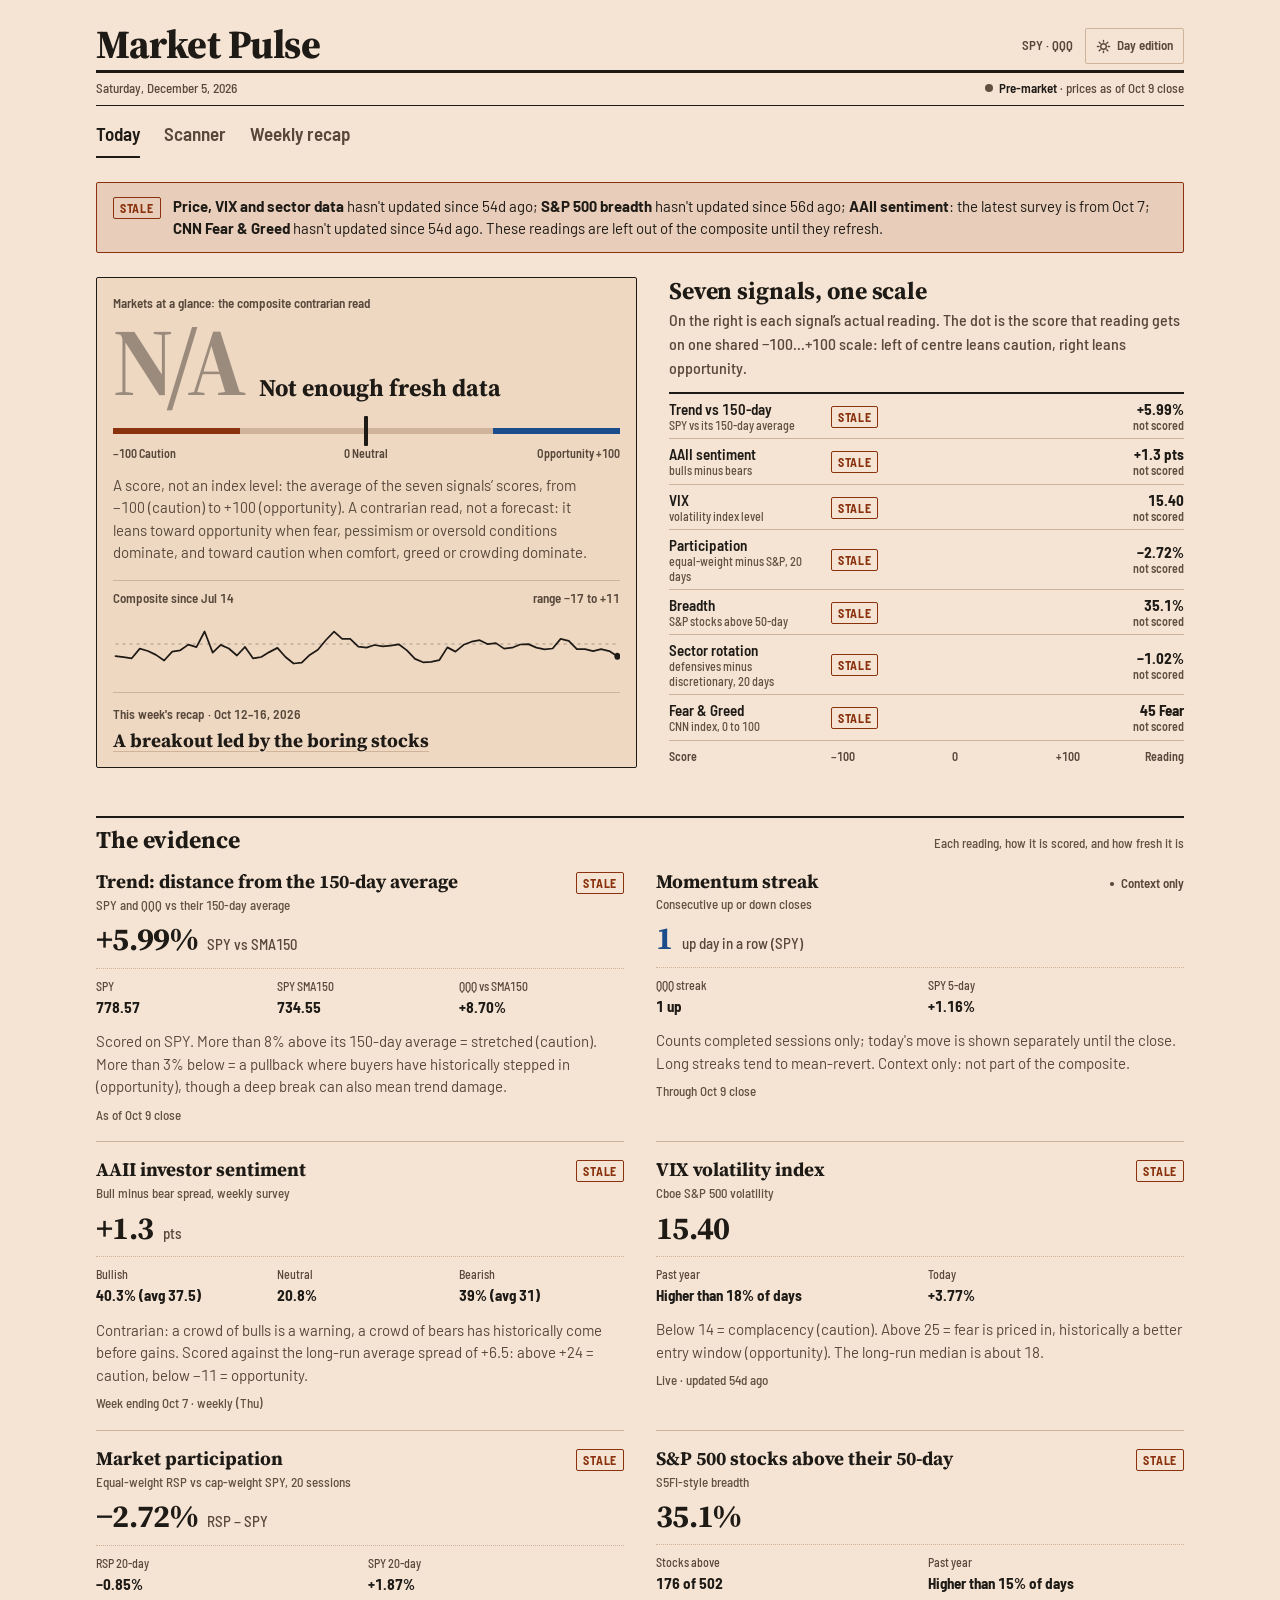
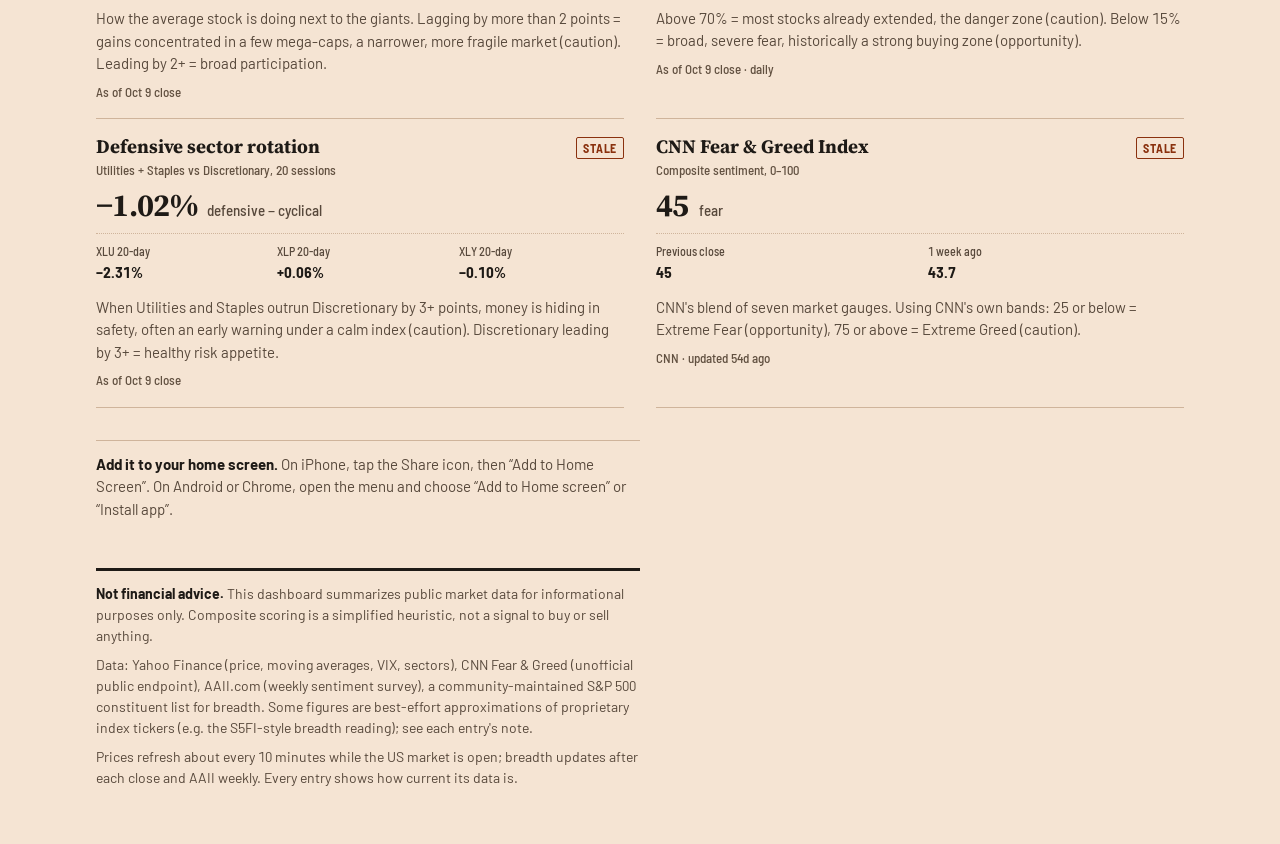
==== commit cc018077: "Show real readings on the Today page and stop stale prices passing as fresh - Seven-signal rows now " ====
--- a/index.html
+++ b/index.html
@@ -36,8 +36,9 @@
   .lead { display: grid; grid-template-columns: minmax(0, 1fr); gap: var(--space-6); }
   @media (min-width: 900px) { .lead { grid-template-columns: minmax(0, 1.05fr) minmax(0, 1fr); align-items: start; } }
 
-  .glance .figure-row { display: flex; align-items: flex-end; gap: var(--space-4); margin: var(--space-2) 0 var(--space-3); }
-  .figure-xl { font-family: var(--serif); font-weight: 700; font-size: clamp(5rem, 3.6rem + 7vw, 6rem); line-height: 0.86; letter-spacing: -0.04em; font-optical-sizing: auto; min-width: 2ch; }
+  .glance .figure-row { display: flex; flex-wrap: wrap; align-items: flex-end; gap: var(--space-2) var(--space-4); margin: var(--space-2) 0 var(--space-3); }
+  .glance .figure-row > div { flex: 1 1 150px; min-width: 0; }
+  .figure-xl { font-family: var(--serif); font-weight: 700; font-size: clamp(5rem, 3.6rem + 7vw, 6rem); line-height: 0.86; letter-spacing: -0.04em; font-optical-sizing: auto; min-width: 2ch; flex: none; }
   .figure-xl.opportunity { color: var(--opp); }
   .figure-xl.caution { color: var(--cau); }
   .zone-word { font-family: var(--serif); font-weight: 700; font-size: var(--step-2); line-height: 1.1; }
@@ -65,17 +66,21 @@
 
   /* Seven signals on one scale */
   .dotplot { border-top: 2px solid var(--ink); margin-top: var(--space-3); }
-  .drow { display: grid; grid-template-columns: minmax(104px, 132px) minmax(0, 1fr) 44px; gap: var(--space-3); align-items: center; min-height: 44px; border-bottom: 1px solid var(--rule); font-family: var(--cond); font-weight: 600; font-size: 0.9375rem; }
+  .drow { display: grid; grid-template-columns: minmax(112px, 150px) minmax(0, 1fr) 92px; gap: var(--space-3); align-items: center; min-height: 44px; border-bottom: 1px solid var(--rule); font-family: var(--cond); font-weight: 600; font-size: 0.9375rem; }
   .drow .track { position: relative; height: 16px; }
   .drow .track::before { content: ""; position: absolute; left: 0; right: 0; top: 7px; height: 2px; background: var(--rule); }
   .drow .track::after { content: ""; position: absolute; left: 50%; top: 0; width: 1px; height: 16px; background: var(--ink-3); }
   .drow .dot { position: absolute; top: 1px; width: 14px; height: 14px; margin-left: -7px; border-radius: 7px; background: var(--ink-2); border: 2px solid var(--paper); z-index: 1; transition: left 0.9s cubic-bezier(0.16, 1, 0.3, 1); }
   .drow .dot.opp { background: var(--opp); }
   .drow .dot.cau { background: var(--cau); }
-  .drow .score { text-align: right; font-weight: 700; }
-  .drow .score.opp { color: var(--opp); }
-  .drow .score.cau { color: var(--cau); }
-  .scale-axis { display: grid; grid-template-columns: minmax(104px, 132px) minmax(0, 1fr) 44px; gap: var(--space-3); font-family: var(--cond); font-weight: 600; font-size: 0.75rem; color: var(--ink-2); padding-top: 6px; }
+  .drow .name { display: flex; flex-direction: column; line-height: 1.2; padding: 6px 0; }
+  .drow .name small { font-weight: 500; font-size: 0.75rem; color: var(--ink-3); }
+  .drow .reading { display: flex; flex-direction: column; align-items: flex-end; line-height: 1.2; padding: 6px 0; text-align: right; }
+  .drow .reading b { font-weight: 700; color: var(--ink); white-space: nowrap; }
+  .drow .reading small { font-weight: 600; font-size: 0.75rem; color: var(--ink-3); white-space: nowrap; }
+  .drow .reading small.opp { color: var(--opp); }
+  .drow .reading small.cau { color: var(--cau); }
+  .scale-axis { display: grid; grid-template-columns: minmax(112px, 150px) minmax(0, 1fr) 92px; gap: var(--space-3); font-family: var(--cond); font-weight: 600; font-size: 0.75rem; color: var(--ink-2); padding-top: 6px; }
   .scale-axis .ends { display: flex; justify-content: space-between; }
 
   /* ---------- The evidence: one entry per signal ---------- */
@@ -136,16 +141,16 @@
       </div>
     </div>
     <div id="gauge-wrap"></div>
-    <p class="explain">The average of the seven scored signals, from −100 (caution) to +100 (opportunity). A contrarian read, not a forecast: it leans toward opportunity when fear, pessimism or oversold conditions dominate, and toward caution when comfort, greed or crowding dominate.</p>
+    <p class="explain">A score, not an index level: the average of the seven signals’ scores, from −100 (caution) to +100 (opportunity). A contrarian read, not a forecast: it leans toward opportunity when fear, pessimism or oversold conditions dominate, and toward caution when comfort, greed or crowding dominate.</p>
     <div id="sparkline-slot"></div>
     <div id="weekly-slot"></div>
   </section>
 
   <section aria-labelledby="scale-title">
     <h2 class="h-section" id="scale-title">Seven signals, one scale</h2>
-    <p class="lede">Every signal is scored on the same −100…+100 axis. Left of centre leans caution, right leans opportunity.</p>
+    <p class="lede">On the right is each signal’s actual reading. The dot is the score that reading gets on one shared −100…+100 scale: left of centre leans caution, right leans opportunity.</p>
     <div class="dotplot" id="signal-scale"></div>
-    <div class="scale-axis" aria-hidden="true"><span></span><span class="ends"><span>−100</span><span>0</span><span>+100</span></span><span></span></div>
+    <div class="scale-axis" aria-hidden="true"><span>Score</span><span class="ends"><span>−100</span><span>0</span><span>+100</span></span><span style="text-align:right">Reading</span></div>
   </section>
 </div>
 
@@ -178,7 +183,7 @@
 function fmtPct(v, digits = 2) {
   v = num(v);
   if (v === null) return "—";
-  return `${v > 0 ? "+" : ""}${v.toFixed(digits)}%`;
+  return `${v > 0 ? "+" : v < 0 ? "−" : ""}${Math.abs(v).toFixed(digits)}%`;
 }
 function fmtNum(v, digits = 2) {
   v = num(v);
@@ -247,6 +252,12 @@
   trend: "Trend vs 150-day", aaii: "AAII sentiment", vix: "VIX", participation: "Participation",
   breadth: "Breadth", rotation: "Sector rotation", feargreed: "Fear & Greed",
 };
+// What each reading measures, shown under the name in the scale rows.
+const SIGNAL_UNITS = {
+  trend: "SPY vs its 150-day average", aaii: "bulls minus bears", vix: "volatility index level",
+  participation: "equal-weight minus S&P, 20 days", breadth: "S&P stocks above 50-day",
+  rotation: "defensives minus discretionary, 20 days", feargreed: "CNN index, 0 to 100",
+};
 
 function scoreFrom(key, x) {
   x = num(x);
@@ -317,14 +328,15 @@
 function renderScale(rows) {
   const sorted = [...rows].sort((a, b) => (a.score ?? 999) - (b.score ?? 999));
   $("#signal-scale").innerHTML = sorted.map((r) => {
+    const name = `<span class="name">${esc(r.name)}<small>${esc(SIGNAL_UNITS[r.key] || "")}</small></span>`;
     if (r.score === null) {
-      return `<div class="drow"><span>${esc(r.name)}</span><span><span class="stamp">${esc(r.reason || "No data")}</span></span><span class="score">—</span></div>`;
+      return `<div class="drow">${name}<span><span class="stamp">${esc(r.reason || "No data")}</span></span><span class="reading"><b>${esc(r.reading || "—")}</b><small>not scored</small></span></div>`;
     }
     const tone = toneOf(r.score);
-    return `<div class="drow" title="${esc(r.name)}: ${fmtScore(r.score)}">
-      <span>${esc(r.name)}</span>
+    return `<div class="drow" title="${esc(r.name)}: reading ${esc(r.reading || "—")}, score ${fmtScore(r.score)} of ±100">
+      ${name}
       <span class="track"><span class="dot ${tone}" style="left:${posOf(r.score).toFixed(1)}%"></span></span>
-      <span class="score ${tone}">${fmtScore(r.score)}</span>
+      <span class="reading"><b>${esc(r.reading || "—")}</b><small class="${tone}">score ${fmtScore(r.score)}</small></span>
     </div>`;
   }).join("");
 }
@@ -354,7 +366,7 @@
     : "";
   return `
   <article class="entry">
-    <div class="entry-head"><h3>${esc(title)}</h3>${stale ? `<span class="stamp">Stale</span>` : statusTag(zone.status, zone.tag)}</div>
+    <div class="entry-head"><h3>${esc(title)}</h3>${stale ? `<span class="stamp">Stale</span>` : statusTag(zone.status, context || num(score) === null ? zone.tag : `${zone.tag} · score ${fmtScore(score)}`)}</div>
     ${code ? `<div class="entry-code">${esc(code)}</div>` : ""}
     <div class="entry-figure"><span class="val ${strong ? zone.status : ""}" style="${valueStyle}">${esc(value)}</span>${unit ? `<span class="unit">${esc(unit)}</span>` : ""}</div>
     ${context ? "" : miniMeter(score, meterLabels[0], meterLabels[1])}
@@ -385,21 +397,33 @@
 // ---------- Data quality ----------
 const LIMITS = { fastDays: 4, breadthDays: 4, aaiiDays: 12, fgDays: 4 };
 
+// The US session date (America/New_York) an ISO timestamp falls on.
+const etDate = (iso) => (iso ? new Date(iso).toLocaleDateString("en-CA", { timeZone: "America/New_York" }) : null);
+
 function assess(fast, breadth, aaii) {
   const fastAge = ageMs(fast?.generated_at) / DAY;
+  // Yahoo can report a later last trade than its newest daily bar (the close hasn't been posted yet).
+  // Then the prices belong to an older session than the rest of the page, so they don't count as fresh.
+  const lagOf = (b) => !!(b && !b.in_session && b.as_of && b.date && etDate(b.as_of) > b.date);
+  const fastFresh = fastAge <= LIMITS.fastDays;
+  // True when every given price block is on its latest session (and the file itself is recent).
+  const pricesOk = (...blocks) => fastFresh && blocks.every((b) => b && !lagOf(b));
+  const lagged = ["spy", "vix"].map((k) => fast?.[k]).concat(["XLU", "XLP", "XLY"].map((k) => fast?.sectors?.[k]), [fast?.participation?.RSP]).find(lagOf);
   const fg = fast?.fear_greed;
   const fgAge = ageMs(fg?.as_of || fast?.generated_at) / DAY;
   const breadthAge = ageMs(breadth?.generated_at) / DAY;
   const aaiiValid = aaiiPlausible(aaii);
   const aaiiAge = aaii?.survey_date ? daysSince(aaii.survey_date) : ageMs(aaii?.generated_at) / DAY;
   return {
-    fastOk: fastAge <= LIMITS.fastDays,
+    fastOk: fastFresh,
+    pricesOk,
     fgOk: num(fg?.score) !== null && fgAge <= LIMITS.fgDays,
     breadthOk: num(breadth?.pct_above_sma50) !== null && breadthAge <= LIMITS.breadthDays,
     aaiiValid,
     aaiiOk: aaiiValid && aaiiAge <= LIMITS.aaiiDays + 2,
     problems: [
       fast && fastAge > LIMITS.fastDays ? `<b>Price, VIX and sector data</b> hasn't updated since ${timeAgo(fast.generated_at)}` : null,
+      fast && fastFresh && lagged ? `<b>Some price data</b> is still on the ${fmtDay(lagged.date)} close because Yahoo hasn't posted the ${fmtDay(etDate(lagged.as_of))} close yet` : null,
       breadth && breadthAge > LIMITS.breadthDays ? `<b>S&amp;P 500 breadth</b> hasn't updated since ${timeAgo(breadth.generated_at)}` : null,
       aaii && !aaiiValid ? `<b>AAII sentiment</b>: the latest survey couldn't be read reliably` : null,
       aaii && aaiiValid && aaiiAge > LIMITS.aaiiDays ? `<b>AAII sentiment</b>: the latest survey is from ${fmtDay(aaii.survey_date)}` : null,
@@ -484,6 +508,7 @@
   const scores = {};
   const cards = [];
   const reasons = {};
+  const readings = {};
 
   $("#health-banner-slot").innerHTML = q.problems.length ? `
     <div class="notice" role="status">
@@ -496,13 +521,14 @@
   // 1. Trend
   {
     const d = num(spy?.distance_from_sma150_pct);
-    const score = q.fastOk ? scoreFrom("trend", d) : null;
+    const score = q.pricesOk(spy) ? scoreFrom("trend", d) : null;
     scores.trend = score;
+    readings.trend = fmtPct(d);
     if (score === null && fast) reasons.trend = "Stale";
     cards.push(card({
       title: "Trend: distance from the 150-day average",
       code: "SPY and QQQ vs their 150-day average",
-      score, value: fmtPct(d), unit: "SPY vs SMA150", stale: !!fast && !q.fastOk,
+      score, value: fmtPct(d), unit: "SPY vs SMA150", stale: !!fast && !q.pricesOk(spy),
       meterLabels: ["Extended (caution)", "Below trend (opportunity)"],
       sub: [["SPY", fmtNum(spy?.close)], ["SPY SMA150", fmtNum(spy?.sma150)], ["QQQ vs SMA150", fmtPct(qqq?.distance_from_sma150_pct)]],
       note: "Scored on SPY. More than 8% above its 150-day average = stretched (caution). More than 3% below = a pullback where buyers have historically stepped in (opportunity), though a deep break can also mean trend damage.",
@@ -540,6 +566,7 @@
     const spread = valid ? Math.round((aaii.bullish_pct - aaii.bearish_pct) * 10) / 10 : null;
     const score = q.aaiiOk ? scoreFrom("aaii", spread) : null;
     scores.aaii = score;
+    readings.aaii = spread === null ? "—" : `${spread > 0 ? "+" : ""}${spread.toFixed(1)} pts`;
     if (score === null && aaii) reasons.aaii = valid ? "Stale" : "Unreadable";
     const avg = aaii?.historical_avg || { bullish: 37.5, neutral: 31.5, bearish: 31.0 };
     cards.push(card({
@@ -562,14 +589,15 @@
   // 4. VIX
   {
     const v = num(fast?.vix?.close);
-    const score = q.fastOk ? scoreFrom("vix", v) : null;
+    const score = q.pricesOk(fast?.vix) ? scoreFrom("vix", v) : null;
     scores.vix = score;
+    readings.vix = fmtNum(v);
     if (score === null && fast) reasons.vix = "Stale";
     const pctile = num(fast?.vix?.percentile_1y);
     cards.push(card({
       title: "VIX volatility index",
       code: "Cboe S&P 500 volatility",
-      score, value: fmtNum(v), stale: !!fast && !q.fastOk,
+      score, value: fmtNum(v), stale: !!fast && !q.pricesOk(fast?.vix),
       meterLabels: ["Calm (caution)", "Fearful (opportunity)"],
       sub: [
         ...(pctile !== null ? [["Past year", `Higher than ${Math.round(pctile)}% of days`]] : []),
@@ -583,14 +611,15 @@
   // 5. Participation
   {
     const rel = num(fast?.participation?.rsp_minus_spy_20d_pct);
-    const score = q.fastOk ? scoreFrom("participation", rel) : null;
+    const score = q.pricesOk(fast?.participation?.RSP, spy) ? scoreFrom("participation", rel) : null;
     scores.participation = score;
+    readings.participation = fmtPct(rel);
     if (score === null && fast) reasons.participation = "Stale";
     const rsp = fast?.participation?.RSP;
     cards.push(card({
       title: "Market participation",
       code: "Equal-weight RSP vs cap-weight SPY, 20 sessions",
-      score, value: fmtPct(rel), unit: "RSP − SPY", stale: !!fast && !q.fastOk,
+      score, value: fmtPct(rel), unit: "RSP − SPY", stale: !!fast && !q.pricesOk(fast?.participation?.RSP, spy),
       meterLabels: ["Narrow (caution)", "Broad (healthy)"],
       sub: [["RSP 20-day", fmtPct(rsp?.return_20d_pct)], ["SPY 20-day", fmtPct(spy?.return_20d_pct)]],
       note: "How the average stock is doing next to the giants. Lagging by more than 2 points = gains concentrated in a few mega-caps, a narrower, more fragile market (caution). Leading by 2+ = broad participation.",
@@ -603,6 +632,7 @@
     const pct = num(breadth?.pct_above_sma50);
     const score = q.breadthOk ? scoreFrom("breadth", pct) : null;
     scores.breadth = score;
+    readings.breadth = pct === null ? "—" : `${pct}%`;
     if (score === null && breadth) reasons.breadth = "Stale";
     const series = (breadth?.series || []).map((p) => p.v).filter((v) => num(v) !== null);
     const pctile = series.length >= 120 ? percentileRank(series, pct) : null;
@@ -627,13 +657,14 @@
     const def = r20("XLU") !== null && r20("XLP") !== null ? (r20("XLU") + r20("XLP")) / 2 : null;
     const spread = num(fast?.sector_rotation?.defensive_minus_cyclical_20d_pct) ??
       (def !== null && r20("XLY") !== null ? Math.round((def - r20("XLY")) * 100) / 100 : null);
-    const score = q.fastOk ? scoreFrom("rotation", spread) : null;
+    const score = q.pricesOk(s.XLU, s.XLP, s.XLY) ? scoreFrom("rotation", spread) : null;
     scores.rotation = score;
+    readings.rotation = fmtPct(spread);
     if (score === null && fast) reasons.rotation = "Stale";
     cards.push(card({
       title: "Defensive sector rotation",
       code: "Utilities + Staples vs Discretionary, 20 sessions",
-      score, value: fmtPct(spread), unit: "defensive − cyclical", stale: !!fast && !q.fastOk,
+      score, value: fmtPct(spread), unit: "defensive − cyclical", stale: !!fast && !q.pricesOk(s.XLU, s.XLP, s.XLY),
       meterLabels: ["Rotating defensive (caution)", "Risk-on (opportunity)"],
       sub: [["XLU 20-day", fmtPct(r20("XLU"))], ["XLP 20-day", fmtPct(r20("XLP"))], ["XLY 20-day", fmtPct(r20("XLY"))]],
       note: "When Utilities and Staples outrun Discretionary by 3+ points, money is hiding in safety, often an early warning under a calm index (caution). Discretionary leading by 3+ = healthy risk appetite.",
@@ -645,8 +676,9 @@
   {
     const fg = fast?.fear_greed;
     const v = num(fg?.score);
-    const score = q.fgOk && q.fastOk ? scoreFrom("feargreed", v) : null;
+    const score = q.fgOk ? scoreFrom("feargreed", v) : null;
     scores.feargreed = score;
+    readings.feargreed = v === null ? "—" : `${v.toFixed(0)}${fg?.rating ? " " + fg.rating.replace(/^./, (c) => c.toUpperCase()) : ""}`;
     if (score === null && fg) reasons.feargreed = "Stale";
     const sub = [];
     if (num(fg?.previous_close) !== null) sub.push(["Previous close", String(fg.previous_close)]);
@@ -663,7 +695,7 @@
   }
 
   $("#card-grid").innerHTML = cards.join("");
-  renderScale(Object.keys(SIGNALS).map((k) => ({ key: k, name: SIGNAL_NAMES[k], score: scores[k], reason: reasons[k] })));
+  renderScale(Object.keys(SIGNALS).map((k) => ({ key: k, name: SIGNAL_NAMES[k], score: scores[k], reason: reasons[k], reading: readings[k] })));
 
   // Composite
   const used = Object.values(scores).filter((s) => s !== null);
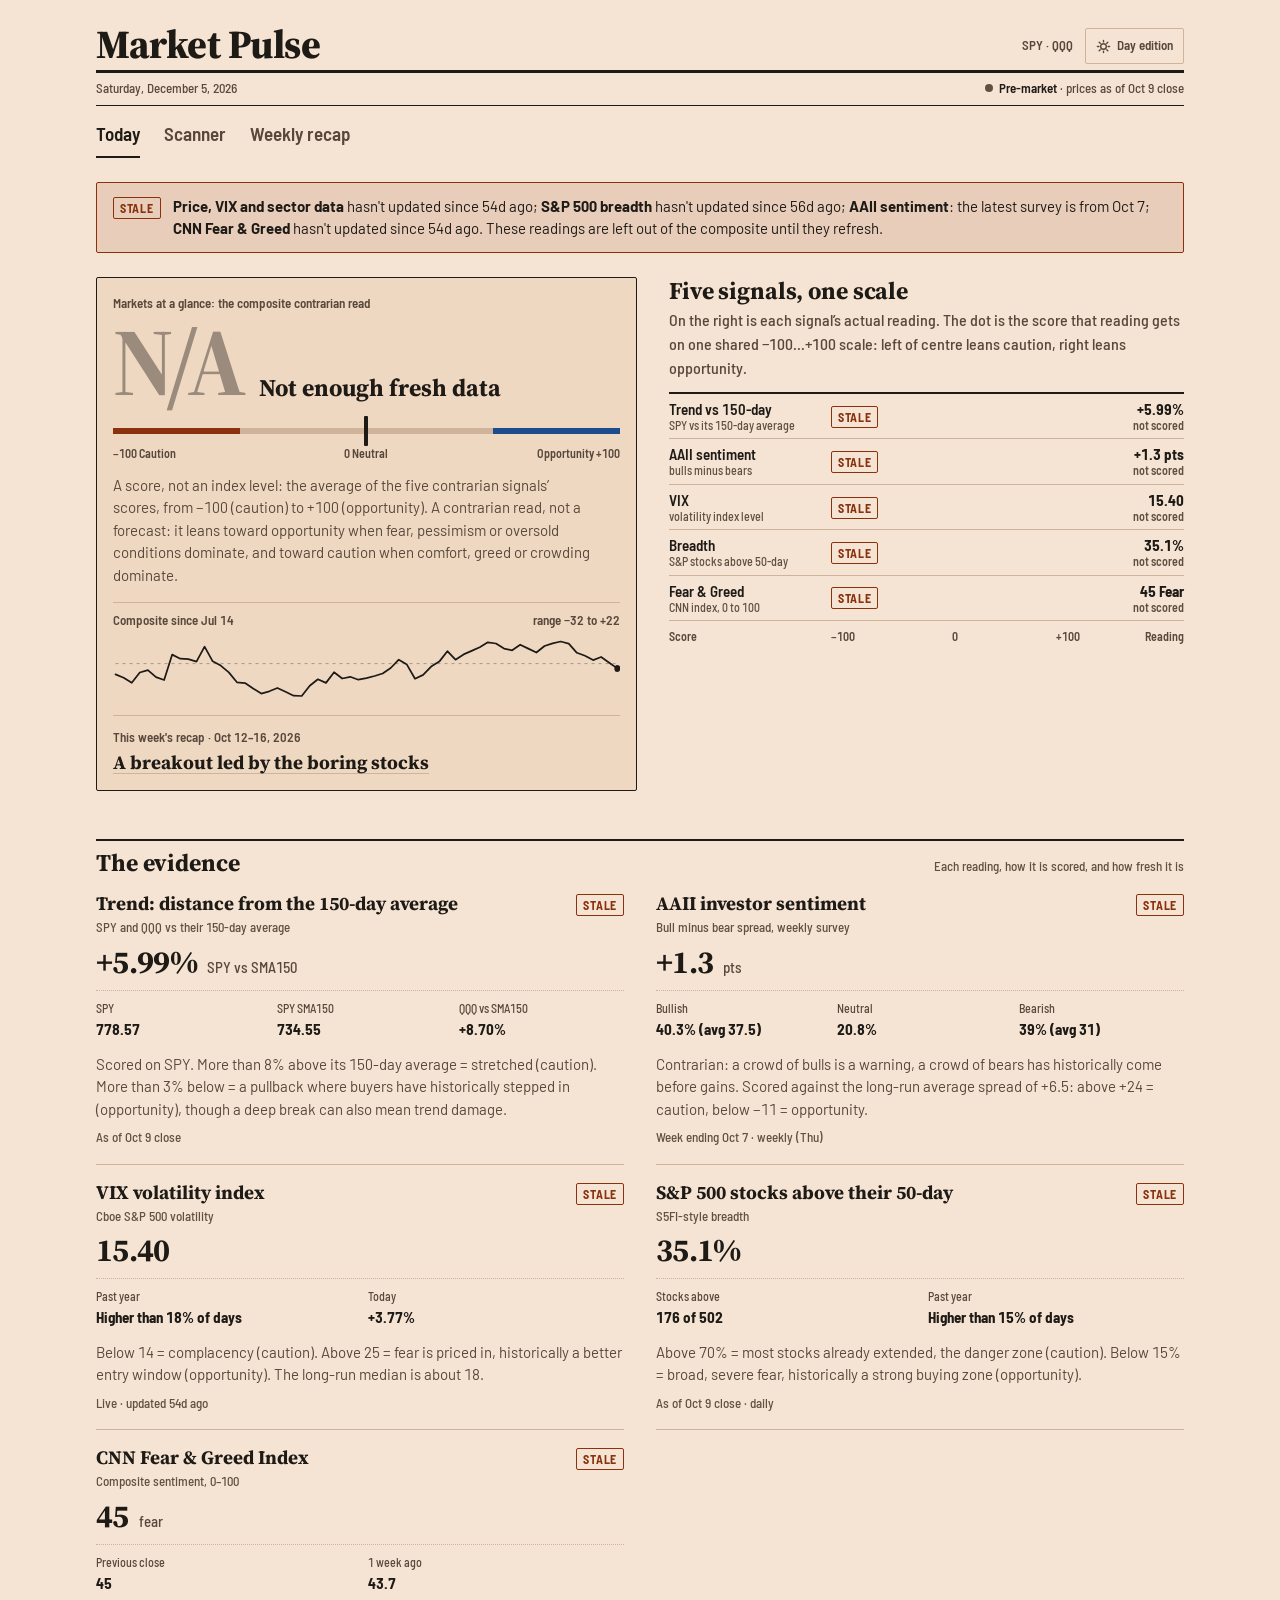
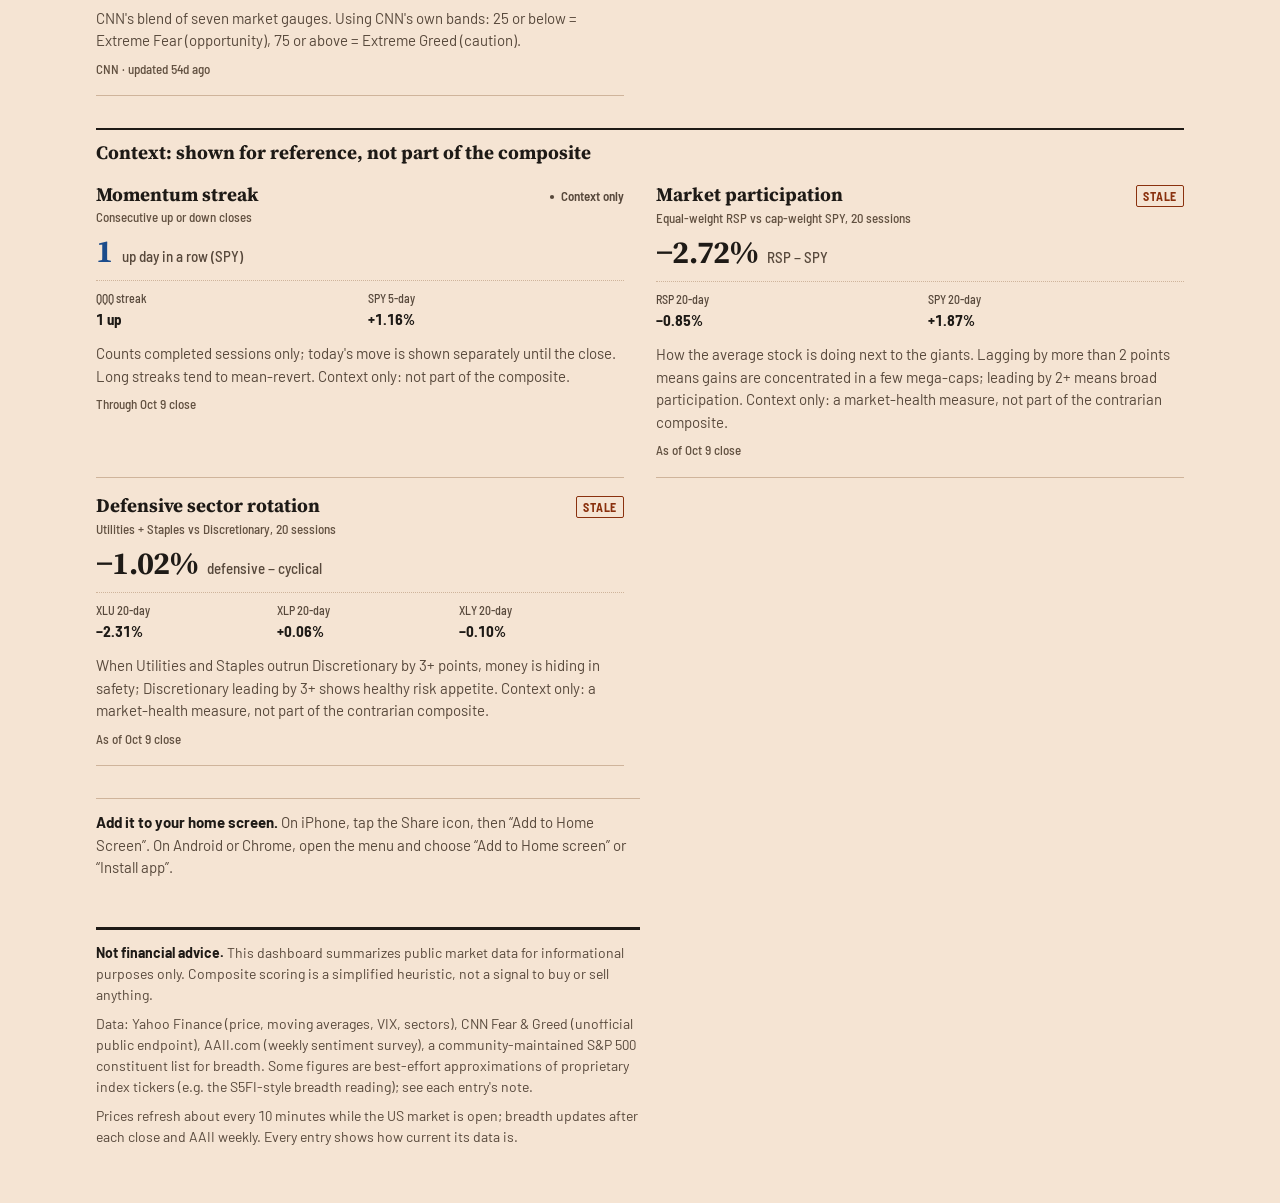
==== commit 09f1d00e: "Make the composite purely contrarian: five scored signals The composite averaged five contrarian sig" ====
--- a/index.html
+++ b/index.html
@@ -4,7 +4,7 @@
 <meta charset="utf-8" />
 <meta name="viewport" content="width=device-width, initial-scale=1, viewport-fit=cover" />
 <title>Market Pulse — SPY / QQQ market health, at a glance</title>
-<meta name="description" content="One contrarian read of the US market: seven scored signals for SPY/QQQ on one scale, with every reading's freshness shown." />
+<meta name="description" content="One contrarian read of the US market: five sentiment and positioning signals for SPY/QQQ on one scale, with every reading's freshness shown." />
 
 <meta property="og:type" content="website" />
 <meta property="og:title" content="Market Pulse — SPY / QQQ market health, at a glance" />
@@ -64,7 +64,7 @@
   .weekly-link .wl-t { font-family: var(--serif); font-weight: 700; font-size: var(--step-1); line-height: 1.2; text-decoration: underline; text-decoration-color: var(--rule); text-underline-offset: 4px; }
   .weekly-link:hover .wl-t { text-decoration-color: var(--ink); }
 
-  /* Seven signals on one scale */
+  /* Five signals on one scale */
   .dotplot { border-top: 2px solid var(--ink); margin-top: var(--space-3); }
   .drow { display: grid; grid-template-columns: minmax(112px, 150px) minmax(0, 1fr) 92px; gap: var(--space-3); align-items: center; min-height: 44px; border-bottom: 1px solid var(--rule); font-family: var(--cond); font-weight: 600; font-size: 0.9375rem; }
   .drow .track { position: relative; height: 16px; }
@@ -87,6 +87,7 @@
   .entries { display: grid; grid-template-columns: minmax(0, 1fr); column-gap: var(--space-6); }
   @media (min-width: 760px) { .entries { grid-template-columns: repeat(2, minmax(0, 1fr)); } }
   .entry { border-bottom: 1px solid var(--rule); padding: var(--space-4) 0 var(--space-4); }
+  .entries-divider { grid-column: 1 / -1; margin-top: var(--space-6); padding-top: var(--space-2); border-top: 2px solid var(--ink); font-weight: 700; font-size: var(--step-1); }
   .entry-head { display: flex; justify-content: space-between; align-items: baseline; gap: var(--space-3); }
   .entry-head h3 { font-weight: 700; font-size: var(--step-1); line-height: 1.2; }
   .entry-code { font-family: var(--cond); font-weight: 500; font-size: var(--step--1); color: var(--ink-3); margin-top: 2px; }
@@ -141,13 +142,13 @@
       </div>
     </div>
     <div id="gauge-wrap"></div>
-    <p class="explain">A score, not an index level: the average of the seven signals’ scores, from −100 (caution) to +100 (opportunity). A contrarian read, not a forecast: it leans toward opportunity when fear, pessimism or oversold conditions dominate, and toward caution when comfort, greed or crowding dominate.</p>
+    <p class="explain">A score, not an index level: the average of the five contrarian signals’ scores, from −100 (caution) to +100 (opportunity). A contrarian read, not a forecast: it leans toward opportunity when fear, pessimism or oversold conditions dominate, and toward caution when comfort, greed or crowding dominate.</p>
     <div id="sparkline-slot"></div>
     <div id="weekly-slot"></div>
   </section>
 
   <section aria-labelledby="scale-title">
-    <h2 class="h-section" id="scale-title">Seven signals, one scale</h2>
+    <h2 class="h-section" id="scale-title">Five signals, one scale</h2>
     <p class="lede">On the right is each signal’s actual reading. The dot is the score that reading gets on one shared −100…+100 scale: left of centre leans caution, right leans opportunity.</p>
     <div class="dotplot" id="signal-scale"></div>
     <div class="scale-axis" aria-hidden="true"><span>Score</span><span class="ends"><span>−100</span><span>0</span><span>+100</span></span><span style="text-align:right">Reading</span></div>
@@ -238,25 +239,27 @@
 // Each signal maps its reading onto a shared scale: -100 = strong caution … +100 = strong opportunity,
 // by straight lines between anchor points [reading, score]. The ±50 anchors are the thresholds quoted
 // on each entry, so "Caution"/"Opportunity" on an entry always means the same thing as in the composite.
+// Only contrarian signals are scored: each one reads fear, pessimism or an oversold market as
+// opportunity, and comfort, greed or a stretched market as caution, so they all pull the same way.
+// Participation (RSP vs SPY) and defensive rotation are trend-health measures that read the other
+// way round, so they are shown as context entries and kept out of the composite.
 const SIGNALS = {
   trend:         [[-10, 100], [-3, 50], [3, 0], [8, -50], [12, -100]],     // SPY % vs its 150-day SMA
   aaii:          [[-29, 100], [-11, 50], [6.5, 0], [24, -50], [42, -100]],  // bull−bear spread (long-run avg +6.5)
   vix:           [[11, -100], [14, -50], [18, 0], [25, 50], [35, 100]],     // VIX level (long-run median ≈ 18)
-  participation: [[-4, -100], [-2, -50], [0, 0], [2, 50], [4, 100]],        // RSP − SPY, 20 sessions
   breadth:       [[5, 100], [15, 50], [50, 0], [70, -50], [85, -100]],      // % of S&P 500 above 50-day SMA
-  rotation:      [[-6, 100], [-3, 50], [0, 0], [3, -50], [6, -100]],        // (XLU+XLP)/2 − XLY, 20 sessions
   feargreed:     [[0, 100], [25, 50], [50, 0], [75, -50], [100, -100]],     // CNN's own bands
 };
+const MIN_SIGNALS = 3; // the composite needs at least this many fresh signals
 const SIGNAL_COUNT = Object.keys(SIGNALS).length;
 const SIGNAL_NAMES = {
-  trend: "Trend vs 150-day", aaii: "AAII sentiment", vix: "VIX", participation: "Participation",
-  breadth: "Breadth", rotation: "Sector rotation", feargreed: "Fear & Greed",
+  trend: "Trend vs 150-day", aaii: "AAII sentiment", vix: "VIX",
+  breadth: "Breadth", feargreed: "Fear & Greed",
 };
 // What each reading measures, shown under the name in the scale rows.
 const SIGNAL_UNITS = {
   trend: "SPY vs its 150-day average", aaii: "bulls minus bears", vix: "volatility index level",
-  participation: "equal-weight minus S&P, 20 days", breadth: "S&P stocks above 50-day",
-  rotation: "defensives minus discretionary, 20 days", feargreed: "CNN index, 0 to 100",
+  breadth: "S&P stocks above 50-day", feargreed: "CNN index, 0 to 100",
 };
 
 function scoreFrom(key, x) {
@@ -324,7 +327,7 @@
   requestAnimationFrame(frame);
 }
 
-// ---------- Seven signals on one scale ----------
+// ---------- Five signals on one scale ----------
 function renderScale(rows) {
   const sorted = [...rows].sort((a, b) => (a.score ?? 999) - (b.score ?? 999));
   $("#signal-scale").innerHTML = sorted.map((r) => {
@@ -365,7 +368,7 @@
     ? `<dl class="kv">${sub.map(([k, v]) => `<div><dt>${esc(k)}</dt><dd>${esc(v)}</dd></div>`).join("")}</dl>`
     : "";
   return `
-  <article class="entry">
+  <article class="entry" data-kind="${context ? "context" : "scored"}">
     <div class="entry-head"><h3>${esc(title)}</h3>${stale ? `<span class="stamp">Stale</span>` : statusTag(zone.status, context || num(score) === null ? zone.tag : `${zone.tag} · score ${fmtScore(score)}`)}</div>
     ${code ? `<div class="entry-code">${esc(code)}</div>` : ""}
     <div class="entry-figure"><span class="val ${strong ? zone.status : ""}" style="${valueStyle}">${esc(value)}</span>${unit ? `<span class="unit">${esc(unit)}</span>` : ""}</div>
@@ -433,7 +436,7 @@
 }
 
 // ---------- History: the line is scored with the same SIGNALS table ----------
-function compositeFromReadings(r, minSignals = 5) {
+function compositeFromReadings(r, minSignals = 4) {
   const scores = Object.keys(SIGNALS).map((k) => scoreFrom(k, r[k])).filter((s) => s !== null);
   return scores.length >= minSignals ? scores.reduce((a, b) => a + b, 0) / scores.length : null;
 }
@@ -611,18 +614,13 @@
   // 5. Participation
   {
     const rel = num(fast?.participation?.rsp_minus_spy_20d_pct);
-    const score = q.pricesOk(fast?.participation?.RSP, spy) ? scoreFrom("participation", rel) : null;
-    scores.participation = score;
-    readings.participation = fmtPct(rel);
-    if (score === null && fast) reasons.participation = "Stale";
     const rsp = fast?.participation?.RSP;
     cards.push(card({
       title: "Market participation",
       code: "Equal-weight RSP vs cap-weight SPY, 20 sessions",
-      score, value: fmtPct(rel), unit: "RSP − SPY", stale: !!fast && !q.pricesOk(fast?.participation?.RSP, spy),
-      meterLabels: ["Narrow (caution)", "Broad (healthy)"],
+      context: true, value: fmtPct(rel), unit: "RSP − SPY", stale: !!fast && !q.pricesOk(rsp, spy),
       sub: [["RSP 20-day", fmtPct(rsp?.return_20d_pct)], ["SPY 20-day", fmtPct(spy?.return_20d_pct)]],
-      note: "How the average stock is doing next to the giants. Lagging by more than 2 points = gains concentrated in a few mega-caps, a narrower, more fragile market (caution). Leading by 2+ = broad participation.",
+      note: "How the average stock is doing next to the giants. Lagging by more than 2 points means gains are concentrated in a few mega-caps; leading by 2+ means broad participation. Context only: a market-health measure, not part of the contrarian composite.",
       asOf: priceAsOf(fast, rsp),
     }));
   }
@@ -657,17 +655,12 @@
     const def = r20("XLU") !== null && r20("XLP") !== null ? (r20("XLU") + r20("XLP")) / 2 : null;
     const spread = num(fast?.sector_rotation?.defensive_minus_cyclical_20d_pct) ??
       (def !== null && r20("XLY") !== null ? Math.round((def - r20("XLY")) * 100) / 100 : null);
-    const score = q.pricesOk(s.XLU, s.XLP, s.XLY) ? scoreFrom("rotation", spread) : null;
-    scores.rotation = score;
-    readings.rotation = fmtPct(spread);
-    if (score === null && fast) reasons.rotation = "Stale";
     cards.push(card({
       title: "Defensive sector rotation",
       code: "Utilities + Staples vs Discretionary, 20 sessions",
-      score, value: fmtPct(spread), unit: "defensive − cyclical", stale: !!fast && !q.pricesOk(s.XLU, s.XLP, s.XLY),
-      meterLabels: ["Rotating defensive (caution)", "Risk-on (opportunity)"],
+      context: true, value: fmtPct(spread), unit: "defensive − cyclical", stale: !!fast && !q.pricesOk(s.XLU, s.XLP, s.XLY),
       sub: [["XLU 20-day", fmtPct(r20("XLU"))], ["XLP 20-day", fmtPct(r20("XLP"))], ["XLY 20-day", fmtPct(r20("XLY"))]],
-      note: "When Utilities and Staples outrun Discretionary by 3+ points, money is hiding in safety, often an early warning under a calm index (caution). Discretionary leading by 3+ = healthy risk appetite.",
+      note: "When Utilities and Staples outrun Discretionary by 3+ points, money is hiding in safety; Discretionary leading by 3+ shows healthy risk appetite. Context only: a market-health measure, not part of the contrarian composite.",
       asOf: priceAsOf(fast, s.XLY),
     }));
   }
@@ -694,12 +687,16 @@
     }));
   }
 
-  $("#card-grid").innerHTML = cards.join("");
+  // Scored signals first, then the context entries under their own heading.
+  const scored = cards.filter((c) => c.includes('data-kind="scored"'));
+  const contextCards = cards.filter((c) => c.includes('data-kind="context"'));
+  $("#card-grid").innerHTML = scored.join("") +
+    (contextCards.length ? `<h3 class="entries-divider">Context: shown for reference, not part of the composite</h3>${contextCards.join("")}` : "");
   renderScale(Object.keys(SIGNALS).map((k) => ({ key: k, name: SIGNAL_NAMES[k], score: scores[k], reason: reasons[k], reading: readings[k] })));
 
   // Composite
   const used = Object.values(scores).filter((s) => s !== null);
-  if (used.length >= 4) {
+  if (used.length >= MIN_SIGNALS) {
     const composite = used.reduce((a, b) => a + b, 0) / used.length;
     $("#gauge-score").style.opacity = "";
     animateGaugeTo(composite);
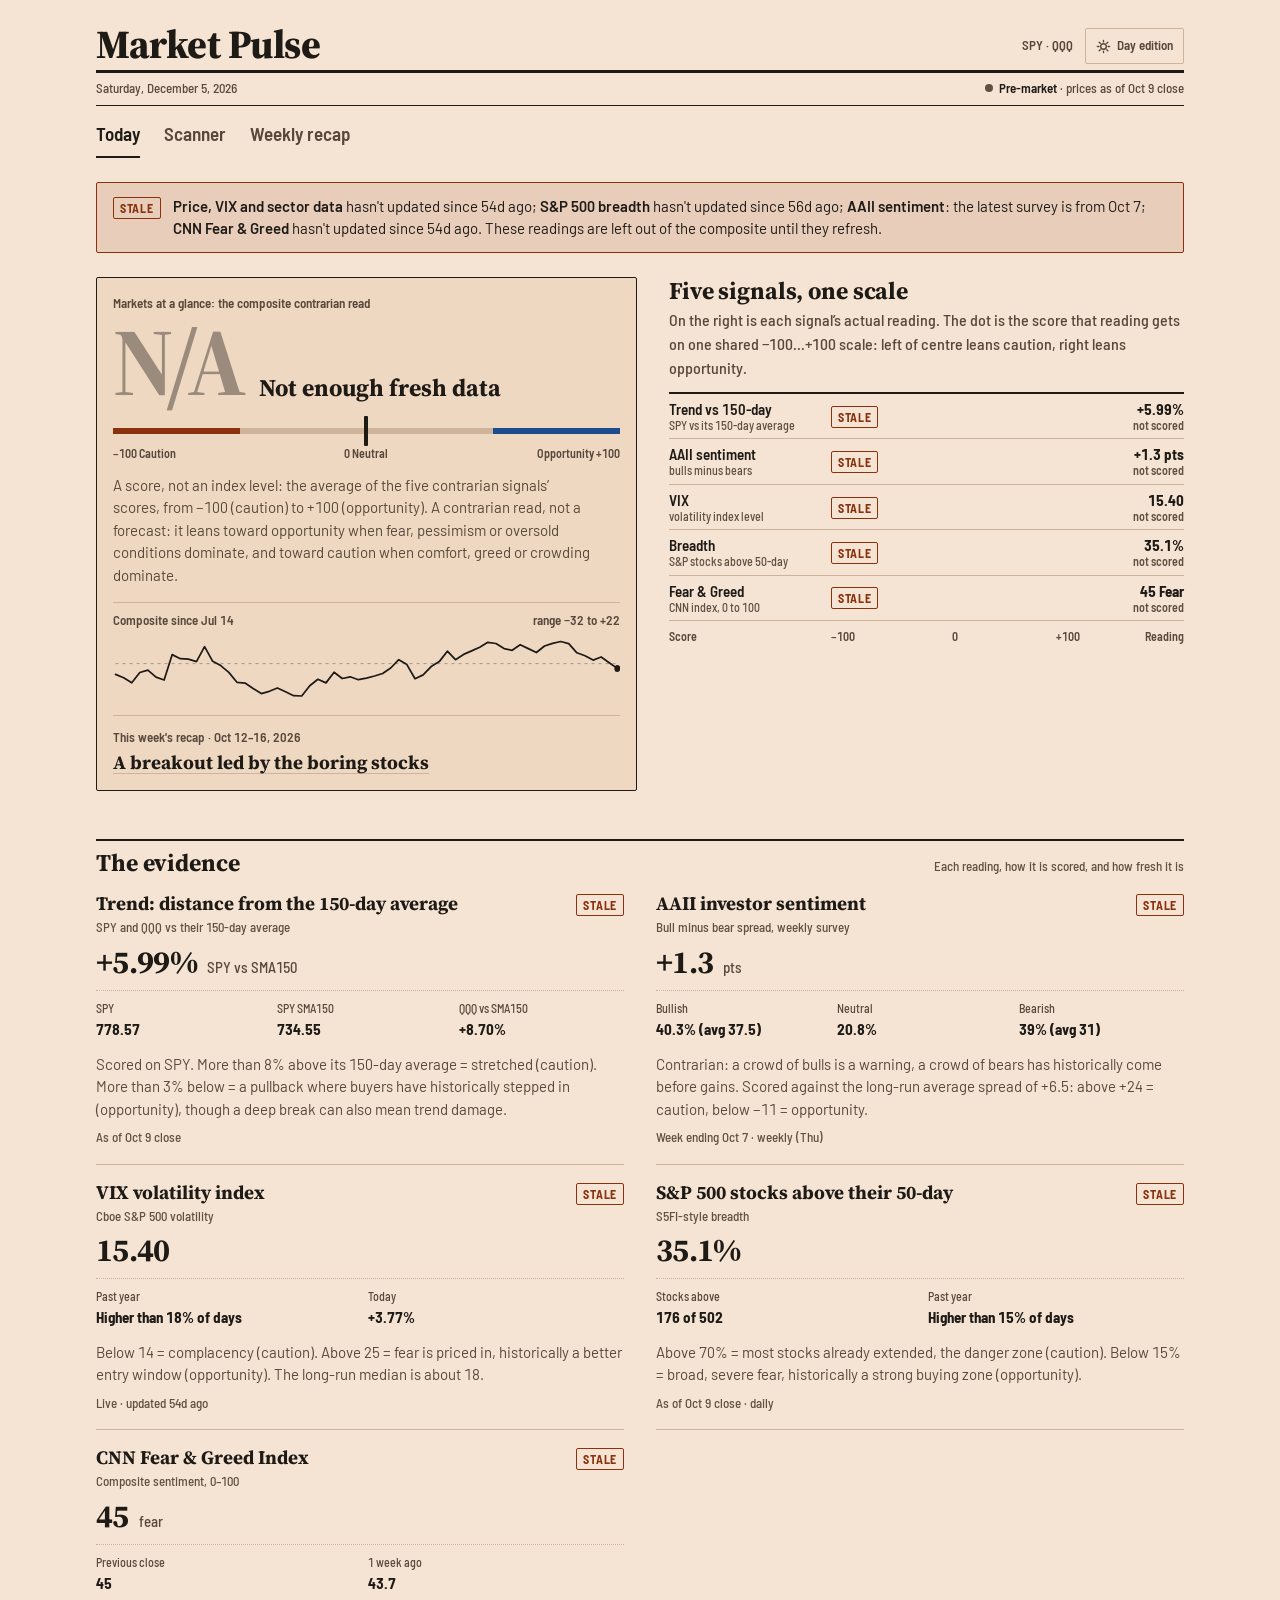
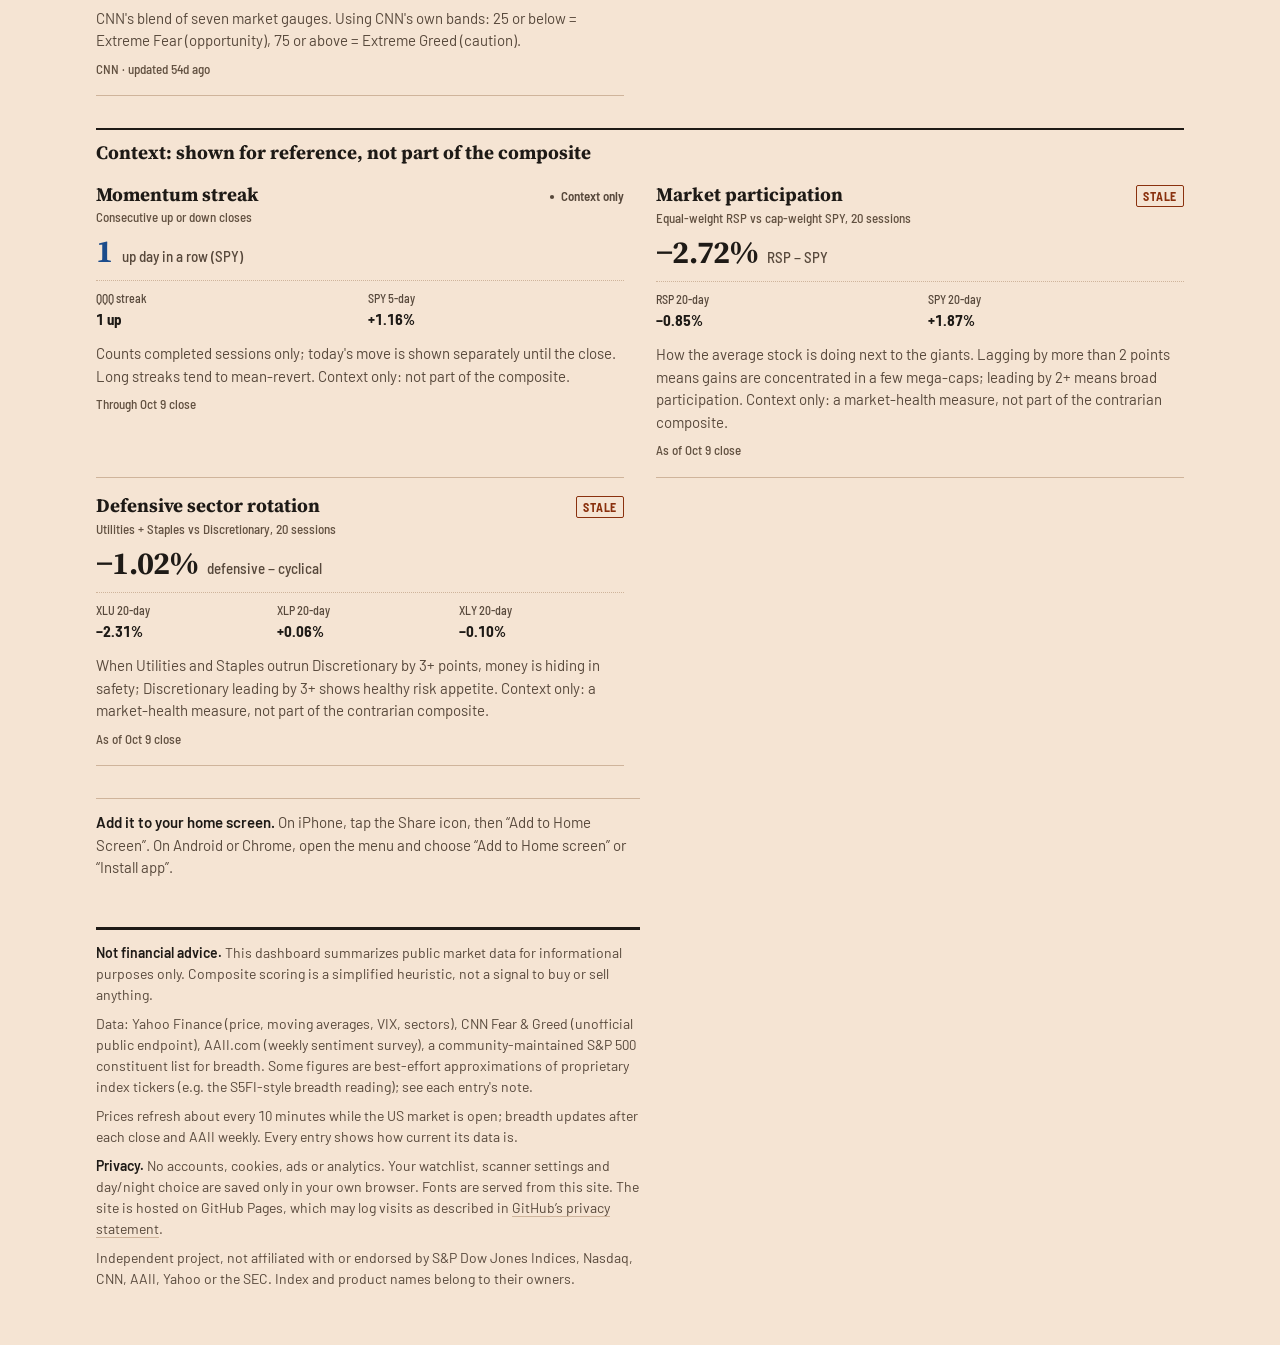
==== commit a1a7c445: "Security and policy hardening - weekly.html: escape price-level labels inside the price line's   ari" ====
--- a/index.html
+++ b/index.html
@@ -26,9 +26,7 @@
 <meta name="apple-mobile-web-app-capable" content="yes" />
 <meta name="apple-mobile-web-app-status-bar-style" content="default" />
 <meta name="apple-mobile-web-app-title" content="MktPulse" />
-<link rel="preconnect" href="https://fonts.googleapis.com">
-<link rel="preconnect" href="https://fonts.gstatic.com" crossorigin>
-<link href="https://fonts.googleapis.com/css2?family=Source+Serif+4:opsz,wght@8..60,400..800&family=Barlow:wght@400;500;600&family=Barlow+Semi+Condensed:wght@500;600;700&display=swap" rel="stylesheet">
+<link rel="stylesheet" href="assets/fonts.css">
 <link rel="stylesheet" href="assets/mp.css?v=1" />
 <script src="assets/mp.js?v=1"></script>
 <style>
@@ -172,6 +170,8 @@
     breadth reading); see each entry's note.</p>
   <p>Prices refresh about every 10 minutes while the US market is open; breadth updates after each
     close and AAII weekly. Every entry shows how current its data is.</p>
+  <p><strong>Privacy.</strong> No accounts, cookies, ads or analytics. Your watchlist, scanner settings and day/night choice are saved only in your own browser. Fonts are served from this site. The site is hosted on GitHub Pages, which may log visits as described in <a href="https://docs.github.com/en/site-policy/privacy-policies/github-general-privacy-statement" rel="noopener noreferrer">GitHub’s privacy statement</a>.</p>
+  <p>Independent project, not affiliated with or endorsed by S&amp;P Dow Jones Indices, Nasdaq, CNN, AAII, Yahoo or the SEC. Index and product names belong to their owners.</p>
 </footer>
 </div>
 
--- a/assets/fonts.css
+++ b/assets/fonts.css
@@ -0,0 +1,128 @@
+/* Self-hosted copies of Source Serif 4, Barlow and Barlow Semi Condensed (SIL Open Font License 1.1,
+   see assets/fonts/OFL.txt). Served from this site so visitors' browsers never contact Google. */
+/* latin-ext */
+@font-face {
+  font-family: 'Barlow';
+  font-style: normal;
+  font-weight: 400;
+  font-display: swap;
+  src: url(fonts/Barlow-400-latin-ext.woff2) format('woff2');
+  unicode-range: U+0100-02BA, U+02BD-02C5, U+02C7-02CC, U+02CE-02D7, U+02DD-02FF, U+0304, U+0308, U+0329, U+1D00-1DBF, U+1E00-1E9F, U+1EF2-1EFF, U+2020, U+20A0-20AB, U+20AD-20C4, U+2113, U+2C60-2C7F, U+A720-A7FF;
+}
+/* latin */
+@font-face {
+  font-family: 'Barlow';
+  font-style: normal;
+  font-weight: 400;
+  font-display: swap;
+  src: url(fonts/Barlow-400-latin.woff2) format('woff2');
+  unicode-range: U+0000-00FF, U+0131, U+0152-0153, U+02BB-02BC, U+02C6, U+02DA, U+02DC, U+0304, U+0308, U+0329, U+2000-206F, U+20AC, U+2122, U+2191, U+2193, U+2212, U+2215, U+FEFF, U+FFFD;
+}
+/* latin-ext */
+@font-face {
+  font-family: 'Barlow';
+  font-style: normal;
+  font-weight: 500;
+  font-display: swap;
+  src: url(fonts/Barlow-500-latin-ext.woff2) format('woff2');
+  unicode-range: U+0100-02BA, U+02BD-02C5, U+02C7-02CC, U+02CE-02D7, U+02DD-02FF, U+0304, U+0308, U+0329, U+1D00-1DBF, U+1E00-1E9F, U+1EF2-1EFF, U+2020, U+20A0-20AB, U+20AD-20C4, U+2113, U+2C60-2C7F, U+A720-A7FF;
+}
+/* latin */
+@font-face {
+  font-family: 'Barlow';
+  font-style: normal;
+  font-weight: 500;
+  font-display: swap;
+  src: url(fonts/Barlow-500-latin.woff2) format('woff2');
+  unicode-range: U+0000-00FF, U+0131, U+0152-0153, U+02BB-02BC, U+02C6, U+02DA, U+02DC, U+0304, U+0308, U+0329, U+2000-206F, U+20AC, U+2122, U+2191, U+2193, U+2212, U+2215, U+FEFF, U+FFFD;
+}
+/* latin-ext */
+@font-face {
+  font-family: 'Barlow';
+  font-style: normal;
+  font-weight: 600;
+  font-display: swap;
+  src: url(fonts/Barlow-600-latin-ext.woff2) format('woff2');
+  unicode-range: U+0100-02BA, U+02BD-02C5, U+02C7-02CC, U+02CE-02D7, U+02DD-02FF, U+0304, U+0308, U+0329, U+1D00-1DBF, U+1E00-1E9F, U+1EF2-1EFF, U+2020, U+20A0-20AB, U+20AD-20C4, U+2113, U+2C60-2C7F, U+A720-A7FF;
+}
+/* latin */
+@font-face {
+  font-family: 'Barlow';
+  font-style: normal;
+  font-weight: 600;
+  font-display: swap;
+  src: url(fonts/Barlow-600-latin.woff2) format('woff2');
+  unicode-range: U+0000-00FF, U+0131, U+0152-0153, U+02BB-02BC, U+02C6, U+02DA, U+02DC, U+0304, U+0308, U+0329, U+2000-206F, U+20AC, U+2122, U+2191, U+2193, U+2212, U+2215, U+FEFF, U+FFFD;
+}
+/* latin-ext */
+@font-face {
+  font-family: 'Barlow Semi Condensed';
+  font-style: normal;
+  font-weight: 500;
+  font-display: swap;
+  src: url(fonts/BarlowSemiCondensed-500-latin-ext.woff2) format('woff2');
+  unicode-range: U+0100-02BA, U+02BD-02C5, U+02C7-02CC, U+02CE-02D7, U+02DD-02FF, U+0304, U+0308, U+0329, U+1D00-1DBF, U+1E00-1E9F, U+1EF2-1EFF, U+2020, U+20A0-20AB, U+20AD-20C4, U+2113, U+2C60-2C7F, U+A720-A7FF;
+}
+/* latin */
+@font-face {
+  font-family: 'Barlow Semi Condensed';
+  font-style: normal;
+  font-weight: 500;
+  font-display: swap;
+  src: url(fonts/BarlowSemiCondensed-500-latin.woff2) format('woff2');
+  unicode-range: U+0000-00FF, U+0131, U+0152-0153, U+02BB-02BC, U+02C6, U+02DA, U+02DC, U+0304, U+0308, U+0329, U+2000-206F, U+20AC, U+2122, U+2191, U+2193, U+2212, U+2215, U+FEFF, U+FFFD;
+}
+/* latin-ext */
+@font-face {
+  font-family: 'Barlow Semi Condensed';
+  font-style: normal;
+  font-weight: 600;
+  font-display: swap;
+  src: url(fonts/BarlowSemiCondensed-600-latin-ext.woff2) format('woff2');
+  unicode-range: U+0100-02BA, U+02BD-02C5, U+02C7-02CC, U+02CE-02D7, U+02DD-02FF, U+0304, U+0308, U+0329, U+1D00-1DBF, U+1E00-1E9F, U+1EF2-1EFF, U+2020, U+20A0-20AB, U+20AD-20C4, U+2113, U+2C60-2C7F, U+A720-A7FF;
+}
+/* latin */
+@font-face {
+  font-family: 'Barlow Semi Condensed';
+  font-style: normal;
+  font-weight: 600;
+  font-display: swap;
+  src: url(fonts/BarlowSemiCondensed-600-latin.woff2) format('woff2');
+  unicode-range: U+0000-00FF, U+0131, U+0152-0153, U+02BB-02BC, U+02C6, U+02DA, U+02DC, U+0304, U+0308, U+0329, U+2000-206F, U+20AC, U+2122, U+2191, U+2193, U+2212, U+2215, U+FEFF, U+FFFD;
+}
+/* latin-ext */
+@font-face {
+  font-family: 'Barlow Semi Condensed';
+  font-style: normal;
+  font-weight: 700;
+  font-display: swap;
+  src: url(fonts/BarlowSemiCondensed-700-latin-ext.woff2) format('woff2');
+  unicode-range: U+0100-02BA, U+02BD-02C5, U+02C7-02CC, U+02CE-02D7, U+02DD-02FF, U+0304, U+0308, U+0329, U+1D00-1DBF, U+1E00-1E9F, U+1EF2-1EFF, U+2020, U+20A0-20AB, U+20AD-20C4, U+2113, U+2C60-2C7F, U+A720-A7FF;
+}
+/* latin */
+@font-face {
+  font-family: 'Barlow Semi Condensed';
+  font-style: normal;
+  font-weight: 700;
+  font-display: swap;
+  src: url(fonts/BarlowSemiCondensed-700-latin.woff2) format('woff2');
+  unicode-range: U+0000-00FF, U+0131, U+0152-0153, U+02BB-02BC, U+02C6, U+02DA, U+02DC, U+0304, U+0308, U+0329, U+2000-206F, U+20AC, U+2122, U+2191, U+2193, U+2212, U+2215, U+FEFF, U+FFFD;
+}
+/* latin-ext */
+@font-face {
+  font-family: 'Source Serif 4';
+  font-style: normal;
+  font-weight: 400 800;
+  font-display: swap;
+  src: url(fonts/SourceSerif4-400-800-latin-ext.woff2) format('woff2');
+  unicode-range: U+0100-02BA, U+02BD-02C5, U+02C7-02CC, U+02CE-02D7, U+02DD-02FF, U+0304, U+0308, U+0329, U+1D00-1DBF, U+1E00-1E9F, U+1EF2-1EFF, U+2020, U+20A0-20AB, U+20AD-20C4, U+2113, U+2C60-2C7F, U+A720-A7FF;
+}
+/* latin */
+@font-face {
+  font-family: 'Source Serif 4';
+  font-style: normal;
+  font-weight: 400 800;
+  font-display: swap;
+  src: url(fonts/SourceSerif4-400-800-latin.woff2) format('woff2');
+  unicode-range: U+0000-00FF, U+0131, U+0152-0153, U+02BB-02BC, U+02C6, U+02DA, U+02DC, U+0304, U+0308, U+0329, U+2000-206F, U+20AC, U+2122, U+2191, U+2193, U+2212, U+2215, U+FEFF, U+FFFD;
+}
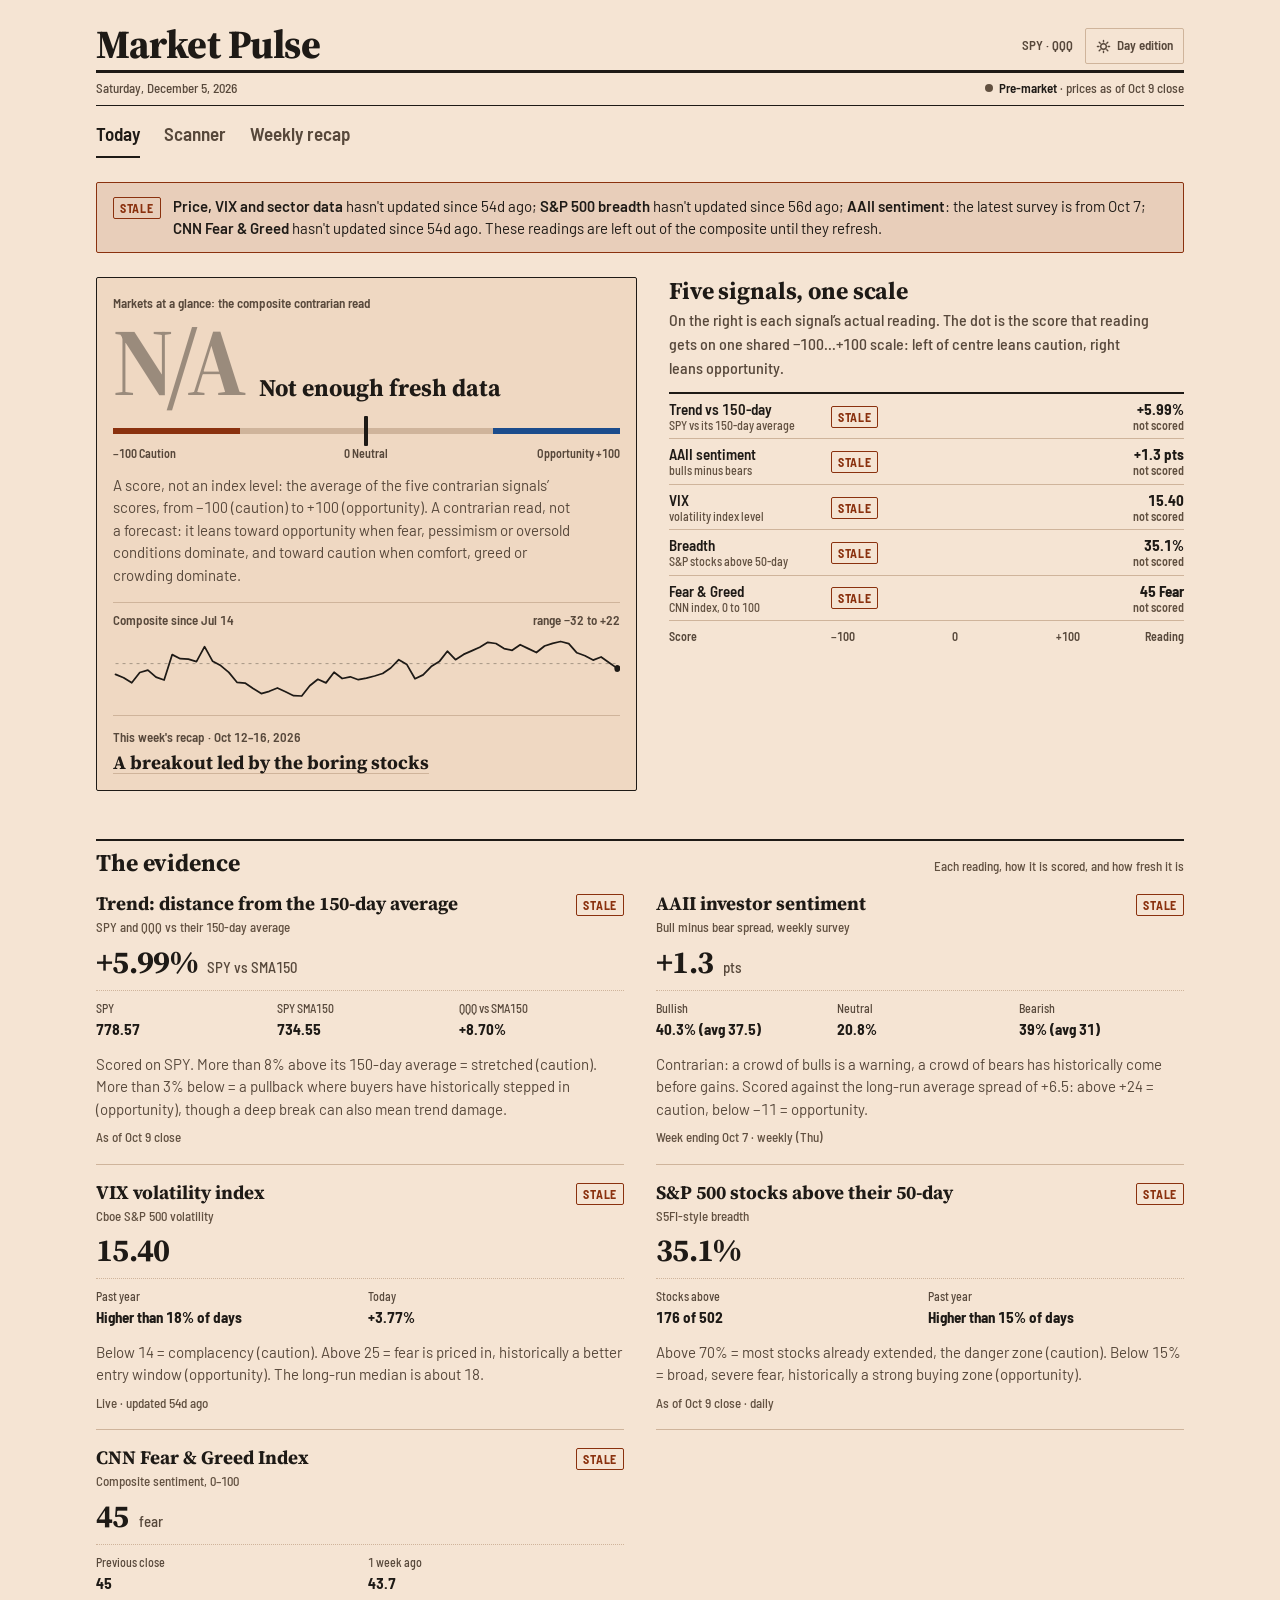
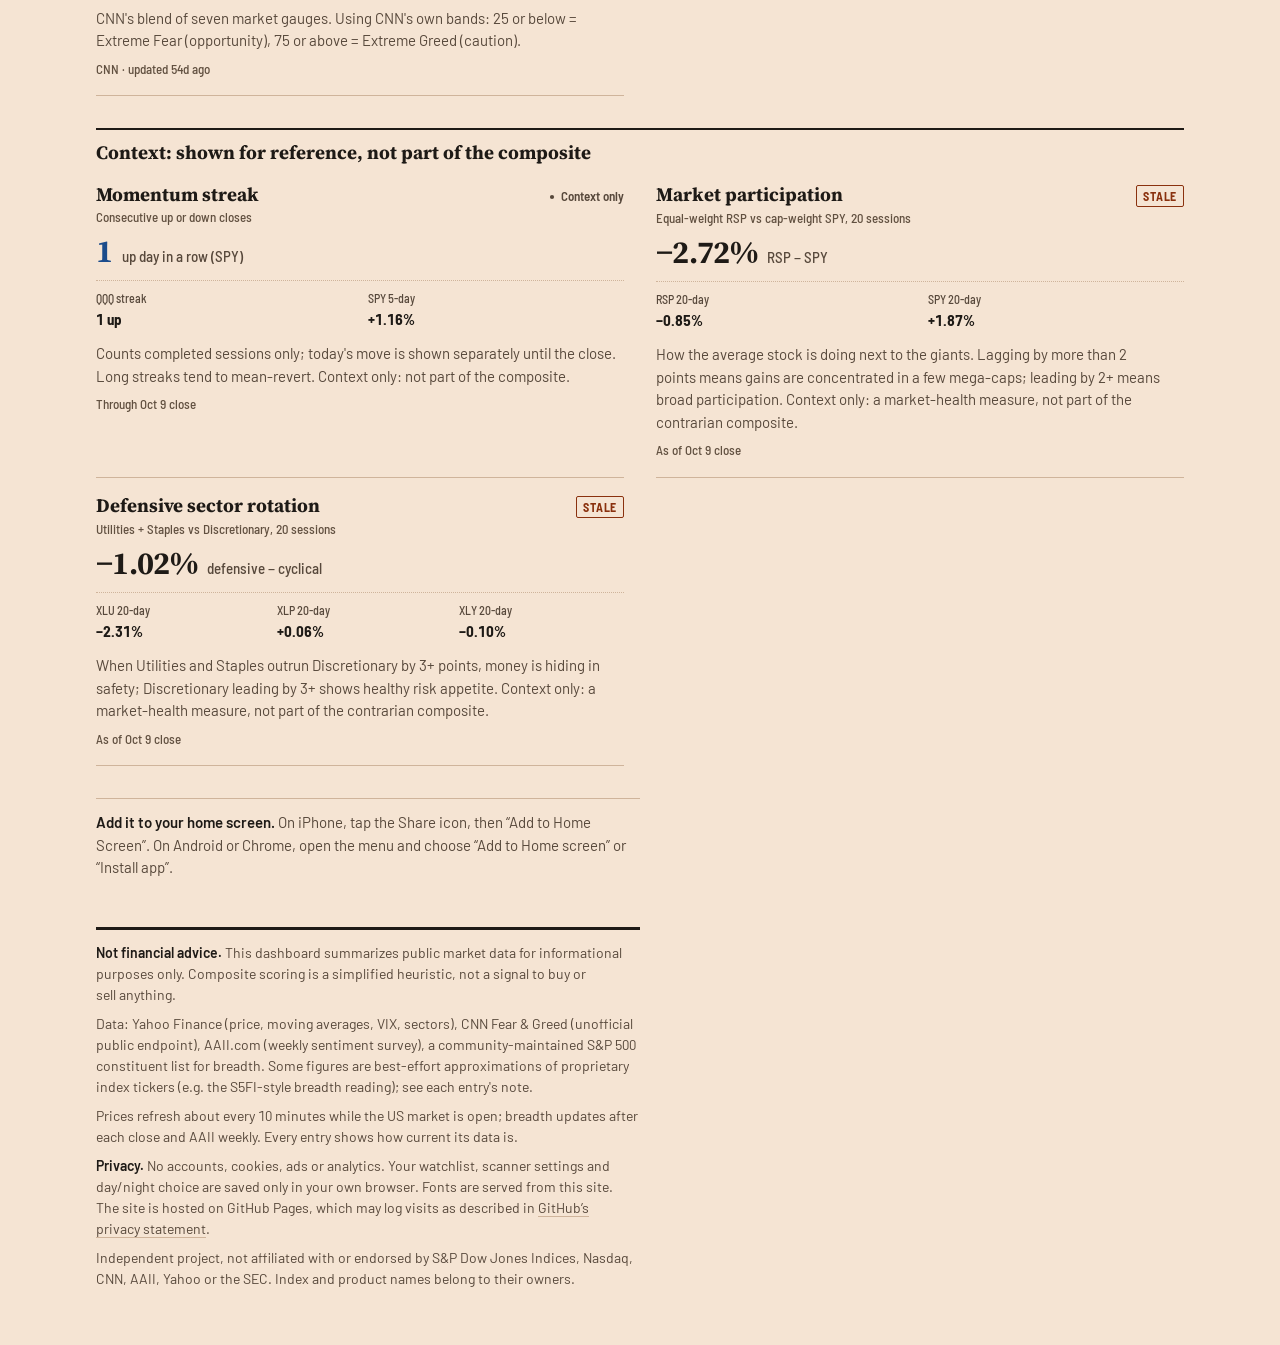
==== commit 07237a39: "Make the site work better on phones - Scanner and Weekly recap: the section chips become a sticky, s" ====
--- a/index.html
+++ b/index.html
@@ -27,8 +27,8 @@
 <meta name="apple-mobile-web-app-status-bar-style" content="default" />
 <meta name="apple-mobile-web-app-title" content="MktPulse" />
 <link rel="stylesheet" href="assets/fonts.css">
-<link rel="stylesheet" href="assets/mp.css?v=1" />
-<script src="assets/mp.js?v=1"></script>
+<link rel="stylesheet" href="assets/mp.css?v=2" />
+<script src="assets/mp.js?v=2"></script>
 <style>
   /* ---------- Lead: the glance box and the shared signal scale ---------- */
   .lead { display: grid; grid-template-columns: minmax(0, 1fr); gap: var(--space-6); }
@@ -80,14 +80,24 @@
   .drow .reading small.cau { color: var(--cau); }
   .scale-axis { display: grid; grid-template-columns: minmax(112px, 150px) minmax(0, 1fr) 92px; gap: var(--space-3); font-family: var(--cond); font-weight: 600; font-size: 0.75rem; color: var(--ink-2); padding-top: 6px; }
   .scale-axis .ends { display: flex; justify-content: space-between; }
+  /* Phones: the track gets the full width under each signal's name and reading,
+     so the dots spread across the scale instead of crowding a 90px strip. */
+  @media (max-width: 559px) {
+    .drow { grid-template-columns: minmax(0, 1fr) auto; grid-template-areas: "name reading" "track track"; gap: 0 var(--space-3); padding-bottom: var(--space-3); }
+    .drow > :nth-child(1) { grid-area: name; }
+    .drow > :nth-child(2) { grid-area: track; }
+    .drow > :nth-child(3) { grid-area: reading; }
+    .scale-axis { grid-template-columns: minmax(0, 1fr); }
+    .scale-axis > span:not(.ends) { display: none; }
+  }
 
   /* ---------- The evidence: one entry per signal ---------- */
   .entries { display: grid; grid-template-columns: minmax(0, 1fr); column-gap: var(--space-6); }
   @media (min-width: 760px) { .entries { grid-template-columns: repeat(2, minmax(0, 1fr)); } }
   .entry { border-bottom: 1px solid var(--rule); padding: var(--space-4) 0 var(--space-4); }
   .entries-divider { grid-column: 1 / -1; margin-top: var(--space-6); padding-top: var(--space-2); border-top: 2px solid var(--ink); font-weight: 700; font-size: var(--step-1); }
-  .entry-head { display: flex; justify-content: space-between; align-items: baseline; gap: var(--space-3); }
-  .entry-head h3 { font-weight: 700; font-size: var(--step-1); line-height: 1.2; }
+  .entry-head { display: flex; flex-wrap: wrap; justify-content: space-between; align-items: baseline; gap: 2px var(--space-3); }
+  .entry-head h3 { flex: 1 1 15rem; font-weight: 700; font-size: var(--step-1); line-height: 1.2; }
   .entry-code { font-family: var(--cond); font-weight: 500; font-size: var(--step--1); color: var(--ink-3); margin-top: 2px; }
   .entry-figure { display: flex; align-items: baseline; flex-wrap: wrap; gap: 4px 10px; margin: var(--space-2) 0 var(--space-1); }
   .entry-figure .val { font-family: var(--serif); font-weight: 700; font-size: var(--step-3); line-height: 1; letter-spacing: -0.02em; }
--- a/assets/mp.css
+++ b/assets/mp.css
@@ -54,7 +54,8 @@
 }
 
 * { box-sizing: border-box; }
-html { background: var(--paper); -webkit-text-size-adjust: 100%; scrollbar-color: var(--rule) var(--paper); }
+html { background: var(--paper); -webkit-text-size-adjust: 100%; scrollbar-color: var(--rule) var(--paper); -webkit-tap-highlight-color: transparent; }
+@media (prefers-reduced-motion: no-preference) { html { scroll-behavior: smooth; } }
 body {
   margin: 0;
   background: var(--paper);
@@ -67,11 +68,15 @@
 }
 ::selection { background: var(--ink); color: var(--paper); }
 a { color: inherit; text-decoration-color: var(--rule); text-underline-offset: 3px; text-decoration-thickness: 1px; }
-a:hover { text-decoration-color: currentColor; }
+@media (hover: hover) { a:hover { text-decoration-color: currentColor; } }
+a:active { text-decoration-color: currentColor; }
+a, button, select, input, summary { touch-action: manipulation; }
+p, li { text-wrap: pretty; }
 :focus-visible { outline: 2px solid var(--focus); outline-offset: 2px; border-radius: var(--radius); }
 button, select, input { font: inherit; color: inherit; }
 
-.page { max-width: 1120px; margin: 0 auto; padding: var(--space-4) var(--space-4) var(--space-7); }
+/* Side padding respects the notch in landscape; the bottom clears the home indicator. */
+.page { max-width: 1120px; margin: 0 auto; padding: var(--space-4) max(var(--space-4), env(safe-area-inset-right)) calc(var(--space-7) + env(safe-area-inset-bottom)) max(var(--space-4), env(safe-area-inset-left)); }
 
 /* ---------- Masthead ---------- */
 .mast { display: flex; align-items: flex-end; justify-content: space-between; gap: var(--space-3); border-bottom: 3px solid var(--ink); padding: var(--space-2) 0 6px; }
@@ -82,7 +87,8 @@
   background: transparent; border: 1px solid var(--rule); border-radius: var(--radius);
   font-family: var(--cond); font-weight: 600; font-size: var(--step--1); color: var(--ink-2); cursor: pointer;
 }
-.theme-btn:hover { border-color: var(--ink-2); color: var(--ink); }
+@media (hover: hover) { .theme-btn:hover { border-color: var(--ink-2); color: var(--ink); } }
+.theme-btn:active { border-color: var(--ink); color: var(--ink); }
 .theme-btn svg { width: 15px; height: 15px; }
 
 .dateline { display: flex; flex-wrap: wrap; justify-content: space-between; gap: 2px var(--space-4); border-bottom: 1px solid var(--ink); padding: 6px 0; font-family: var(--cond); font-weight: 500; font-size: var(--step--1); color: var(--ink-2); }
@@ -98,7 +104,8 @@
 .tabs { display: flex; gap: var(--space-5); margin: var(--space-2) 0 var(--space-5); font-family: var(--cond); font-weight: 600; font-size: var(--step-1); overflow-x: auto; scrollbar-width: none; }
 .tabs::-webkit-scrollbar { display: none; }
 .tabs a { display: inline-flex; align-items: center; min-height: 44px; color: var(--ink-2); text-decoration: none; border-bottom: 2px solid transparent; white-space: nowrap; }
-.tabs a:hover { color: var(--ink); }
+@media (hover: hover) { .tabs a:hover { color: var(--ink); } }
+.tabs a:active { color: var(--ink); }
 .tabs a[aria-current="page"] { color: var(--ink); border-bottom-color: var(--ink); }
 
 /* ---------- Type ---------- */
@@ -132,10 +139,35 @@
 
 /* ---------- Buttons & form controls ---------- */
 .btn { display: inline-flex; align-items: center; justify-content: center; gap: 6px; min-height: 44px; padding: 0 16px; background: transparent; border: 1px solid var(--ink); border-radius: var(--radius); font-family: var(--cond); font-weight: 600; font-size: var(--step-0); color: var(--ink); cursor: pointer; text-decoration: none; }
-.btn:hover { background: var(--ink); color: var(--paper); }
+/* Hover only where a pointer can hover: on touch screens a tapped button would otherwise stay inked. */
+@media (hover: hover) { .btn:hover { background: var(--ink); color: var(--paper); } }
+.btn:active { background: var(--ink); color: var(--paper); }
 .btn:disabled { opacity: 0.45; cursor: not-allowed; }
 select.select { min-height: 40px; padding: 0 30px 0 10px; background: var(--paper) url("data:image/svg+xml,%3Csvg xmlns='http://www.w3.org/2000/svg' width='10' height='6' viewBox='0 0 10 6'%3E%3Cpath d='M1 1l4 4 4-4' fill='none' stroke='%2357483B' stroke-width='1.6'/%3E%3C/svg%3E") no-repeat right 10px center; border: 1px solid var(--ink-2); border-radius: var(--radius); font-family: var(--cond); font-weight: 600; appearance: none; cursor: pointer; }
 input[type="range"] { accent-color: var(--ink); height: 28px; cursor: pointer; }
+
+/* ---------- Section jump bar (Scanner, Weekly recap) ----------
+   Wide screens: a row of chips under the intro. Phones: the same chips become a sticky,
+   swipeable section bar so every section stays one tap away on a long page; the chip
+   for the section in view is inked (mp.js). */
+.jump { display: flex; flex-wrap: wrap; gap: var(--space-2); }
+.jump a { display: inline-flex; align-items: center; flex: none; min-height: 44px; padding: 0 14px; border: 1px solid var(--rule); border-radius: var(--radius); font-family: var(--cond); font-weight: 600; font-size: 0.9375rem; color: var(--ink-2); text-decoration: none; white-space: nowrap; }
+@media (hover: hover) { .jump a:hover { border-color: var(--ink); color: var(--ink); } }
+.jump a:active { border-color: var(--ink); color: var(--ink); }
+.jump a[aria-current="true"] { background: var(--ink); border-color: var(--ink); color: var(--paper); }
+.section { scroll-margin-top: var(--space-4); }
+@media (max-width: 759px) {
+  .jump {
+    position: sticky; top: 0; z-index: 5; flex-wrap: nowrap; overflow-x: auto; overscroll-behavior-x: contain; scrollbar-width: none;
+    margin-left: calc(-1 * max(var(--space-4), env(safe-area-inset-left))); margin-right: calc(-1 * max(var(--space-4), env(safe-area-inset-right)));
+    padding: 6px max(var(--space-4), env(safe-area-inset-right)) 6px max(var(--space-4), env(safe-area-inset-left));
+    scroll-padding-inline: var(--space-4);
+    background: var(--paper); border-bottom: 1px solid var(--ink);
+  }
+  .jump::-webkit-scrollbar { display: none; }
+  .jump a { padding: 0 12px; }
+  .section { scroll-margin-top: 72px; }
+}
 
 /* ---------- Skeleton ---------- */
 .skel { display: block; height: 12px; border-radius: var(--radius); background: var(--paper-3); }
@@ -161,6 +193,12 @@
 @media (max-width: 520px) {
   .mast .mast-side > span { display: none; }
 }
+/* Touch screens: every control at least 44px tall. */
+@media (pointer: coarse) {
+  select.select { min-height: 44px; }
+  input[type="range"] { height: 44px; }
+}
+
 @media (max-width: 400px) {
   .theme-btn span { position: absolute; width: 1px; height: 1px; overflow: hidden; clip: rect(0 0 0 0); white-space: nowrap; }
   .theme-btn { min-width: 44px; min-height: 44px; justify-content: center; }
@@ -168,4 +206,4 @@
 
 .visually-hidden { position: absolute !important; width: 1px; height: 1px; overflow: hidden; clip: rect(0 0 0 0); white-space: nowrap; }
 
-@media print { .tabs, .theme-btn, .install { display: none; } }
+@media print { .tabs, .theme-btn, .install, .jump { display: none; } }
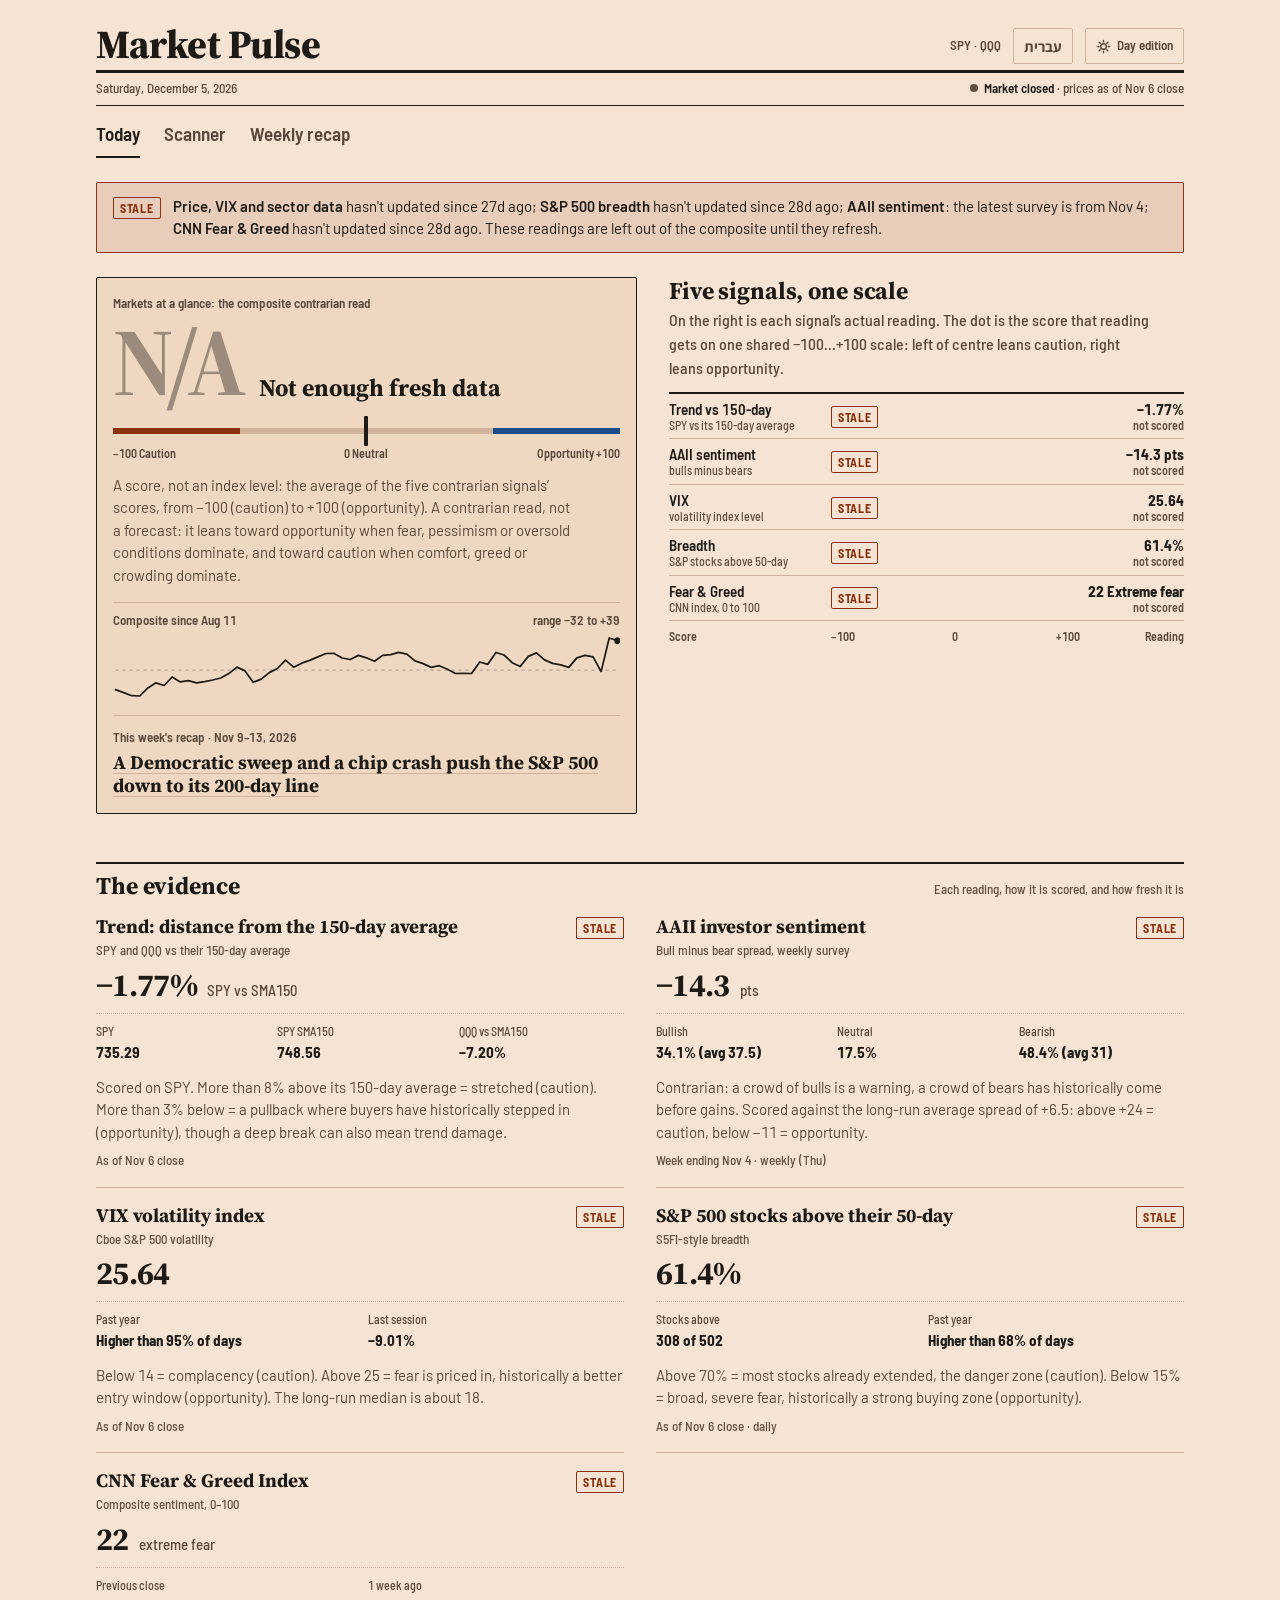
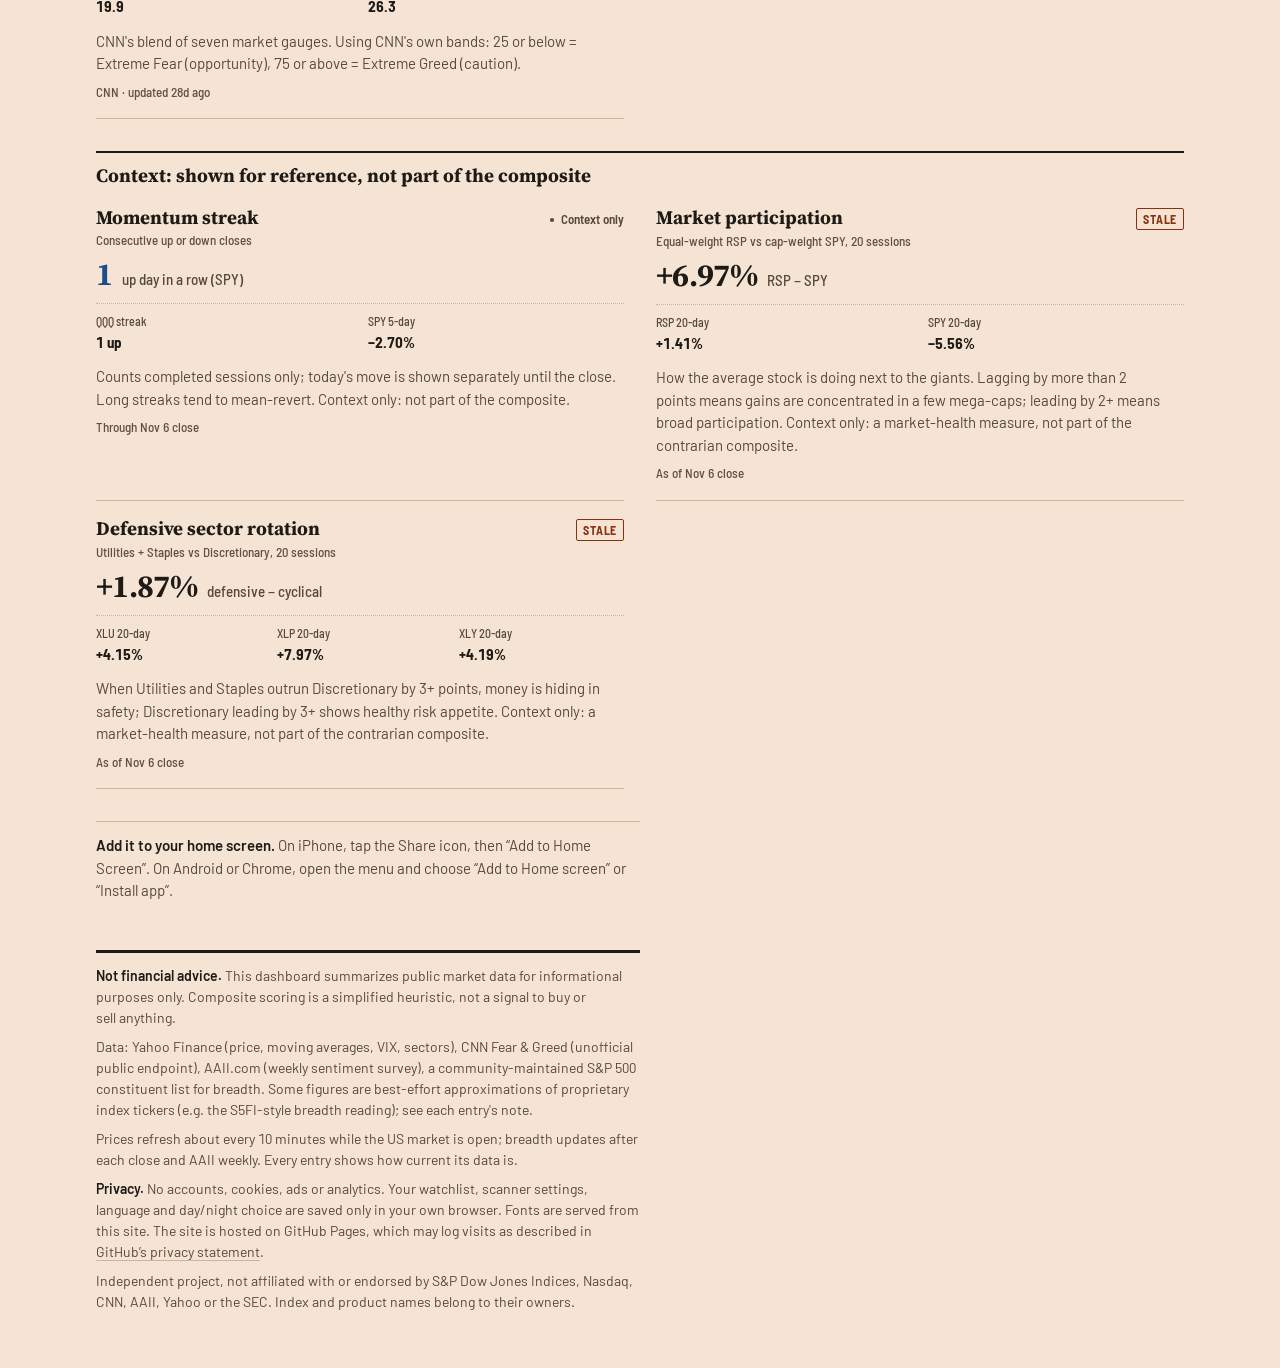
==== commit 67b65881: "Add a Hebrew edition with a language switch A language button beside the day/night button switches t" ====
--- a/index.html
+++ b/index.html
@@ -3,8 +3,8 @@
 <head>
 <meta charset="utf-8" />
 <meta name="viewport" content="width=device-width, initial-scale=1, viewport-fit=cover" />
-<title>Market Pulse — SPY / QQQ market health, at a glance</title>
-<meta name="description" content="One contrarian read of the US market: five sentiment and positioning signals for SPY/QQQ on one scale, with every reading's freshness shown." />
+<title data-he="Market Pulse — מצב השוק האמריקאי (SPY / QQQ) במבט אחד">Market Pulse — SPY / QQQ market health, at a glance</title>
+<meta name="description" content="One contrarian read of the US market: five sentiment and positioning signals for SPY/QQQ on one scale, with every reading's freshness shown." data-he="מצב שוק המניות האמריקאי בציון אחד, בגישת נגד הזרם: חמישה אינדיקטורים של סנטימנט ופוזיציות בסולם אחד, וליד כל נתון – עד כמה הוא עדכני." />
 
 <meta property="og:type" content="website" />
 <meta property="og:title" content="Market Pulse — SPY / QQQ market health, at a glance" />
@@ -26,9 +26,9 @@
 <meta name="apple-mobile-web-app-capable" content="yes" />
 <meta name="apple-mobile-web-app-status-bar-style" content="default" />
 <meta name="apple-mobile-web-app-title" content="MktPulse" />
-<link rel="stylesheet" href="assets/fonts.css">
-<link rel="stylesheet" href="assets/mp.css?v=2" />
-<script src="assets/mp.js?v=2"></script>
+<link rel="stylesheet" href="assets/fonts.css?v=2">
+<link rel="stylesheet" href="assets/mp.css?v=3" />
+<script src="assets/mp.js?v=3"></script>
 <style>
   /* ---------- Lead: the glance box and the shared signal scale ---------- */
   .lead { display: grid; grid-template-columns: minmax(0, 1fr); gap: var(--space-6); }
@@ -73,7 +73,7 @@
   .drow .dot.cau { background: var(--cau); }
   .drow .name { display: flex; flex-direction: column; line-height: 1.2; padding: 6px 0; }
   .drow .name small { font-weight: 500; font-size: 0.75rem; color: var(--ink-3); }
-  .drow .reading { display: flex; flex-direction: column; align-items: flex-end; line-height: 1.2; padding: 6px 0; text-align: right; }
+  .drow .reading { display: flex; flex-direction: column; align-items: flex-end; line-height: 1.2; padding: 6px 0; text-align: end; }
   .drow .reading b { font-weight: 700; color: var(--ink); white-space: nowrap; }
   .drow .reading small { font-weight: 600; font-size: 0.75rem; color: var(--ink-3); white-space: nowrap; }
   .drow .reading small.opp { color: var(--opp); }
@@ -108,7 +108,7 @@
   .mini { position: relative; height: 34px; margin-top: var(--space-2); }
   .mini .rail { position: absolute; left: 0; right: 0; top: 6px; height: 4px; background: linear-gradient(90deg, var(--cau) 0 25%, var(--rule) 25% 75%, var(--opp) 75%); }
   .mini .pin { position: absolute; top: 0; width: 3px; height: 16px; margin-left: -1.5px; background: var(--ink); transition: left 0.6s cubic-bezier(0.16, 1, 0.3, 1); }
-  .mini .ends { position: absolute; left: 0; right: 0; top: 18px; display: flex; justify-content: space-between; font-family: var(--cond); font-weight: 500; font-size: 0.75rem; color: var(--ink-2); }
+  .mini .ends { position: absolute; left: 0; right: 0; top: 18px; display: flex; justify-content: space-between; gap: var(--space-3); font-family: var(--cond); font-weight: 500; font-size: 0.75rem; color: var(--ink-2); }
 
   .kv { display: grid; grid-template-columns: repeat(auto-fit, minmax(110px, 1fr)); gap: var(--space-2) var(--space-4); margin: var(--space-3) 0 0; padding-top: var(--space-2); border-top: 1px dotted var(--rule); }
   .kv div { min-width: 0; }
@@ -125,76 +125,78 @@
 
 <header class="mast">
   <a class="brand" href="index.html">Market Pulse</a>
-  <div class="mast-side"><span>SPY · QQQ</span><button class="theme-btn" id="theme-btn" type="button">Edition</button></div>
+  <div class="mast-side"><span>SPY · QQQ</span><button class="lang-btn" id="lang-btn" type="button"><span lang="he">עברית</span></button><button class="theme-btn" id="theme-btn" type="button">Edition</button></div>
 </header>
 <div class="dateline">
   <span id="today-date"></span>
-  <span id="updated-badge"><span class="live-dot" id="updated-dot"></span><span id="updated-text">Loading…</span></span>
+  <span id="updated-badge"><span class="live-dot" id="updated-dot"></span><span id="updated-text" data-he="טוען…">Loading…</span></span>
 </div>
-<nav class="tabs" aria-label="Sections">
-  <a href="index.html" aria-current="page">Today</a>
-  <a href="opportunity.html">Scanner</a>
-  <a href="weekly.html">Weekly recap</a>
+<nav class="tabs" aria-label="Sections" data-he-label="מדורים">
+  <a href="index.html" aria-current="page" data-he="היום">Today</a>
+  <a href="opportunity.html" data-he="סורק">Scanner</a>
+  <a href="weekly.html" data-he="סיכום שבועי">Weekly recap</a>
 </nav>
 
 <div id="health-banner-slot"></div>
 
 <div class="lead">
   <section class="glance box" aria-labelledby="glance-title">
-    <h1 class="box-title" id="glance-title">Markets at a glance: the composite contrarian read</h1>
+    <h1 class="box-title" id="glance-title" data-he="השוק במבט אחד: ציון משולב בגישת נגד הזרם">Markets at a glance: the composite contrarian read</h1>
     <div class="figure-row">
       <span class="figure-xl" id="gauge-score" aria-live="polite"><span class="skel" style="width:120px;height:72px;display:inline-block"></span></span>
       <div>
-        <div class="zone-word" id="gauge-label">Loading data…</div>
+        <div class="zone-word" id="gauge-label" data-he="טוען נתונים…">Loading data…</div>
         <div class="basis" id="gauge-basis"></div>
       </div>
     </div>
     <div id="gauge-wrap"></div>
-    <p class="explain">A score, not an index level: the average of the five contrarian signals’ scores, from −100 (caution) to +100 (opportunity). A contrarian read, not a forecast: it leans toward opportunity when fear, pessimism or oversold conditions dominate, and toward caution when comfort, greed or crowding dominate.</p>
+    <p class="explain" data-he="זהו ציון, לא רמת מדד: ממוצע הציונים של חמשת האינדיקטורים, בסולם שבין מינוס 100 (זהירות) לפלוס 100 (הזדמנות). זו הערכה בגישת נגד הזרם, לא תחזית: הציון נוטה להזדמנות כשבשוק שולטים פחד, פסימיות או מכירת יתר, ונוטה לזהירות כששולטות שאננות, חמדנות או התנהגות עדר.">A score, not an index level: the average of the five contrarian signals’ scores, from −100 (caution) to +100 (opportunity). A contrarian read, not a forecast: it leans toward opportunity when fear, pessimism or oversold conditions dominate, and toward caution when comfort, greed or crowding dominate.</p>
     <div id="sparkline-slot"></div>
     <div id="weekly-slot"></div>
   </section>
 
   <section aria-labelledby="scale-title">
-    <h2 class="h-section" id="scale-title">Five signals, one scale</h2>
-    <p class="lede">On the right is each signal’s actual reading. The dot is the score that reading gets on one shared −100…+100 scale: left of centre leans caution, right leans opportunity.</p>
+    <h2 class="h-section" id="scale-title" data-he="חמישה אינדיקטורים, סולם אחד">Five signals, one scale</h2>
+    <p class="lede" data-he="בצד שמאל מופיע הערך בפועל של כל אינדיקטור. הנקודה מראה את הציון שהערך הזה מקבל בסולם משותף, ממינוס 100 עד פלוס 100: משמאל למרכז – נטייה לזהירות, מימין למרכז – נטייה להזדמנות.">On the right is each signal’s actual reading. The dot is the score that reading gets on one shared −100…+100 scale: left of centre leans caution, right leans opportunity.</p>
     <div class="dotplot" id="signal-scale"></div>
-    <div class="scale-axis" aria-hidden="true"><span>Score</span><span class="ends"><span>−100</span><span>0</span><span>+100</span></span><span style="text-align:right">Reading</span></div>
+    <div class="scale-axis" aria-hidden="true"><span data-he="ציון">Score</span><span class="ends ltr"><span>−100</span><span>0</span><span>+100</span></span><span style="text-align:end" data-he="ערך">Reading</span></div>
   </section>
 </div>
 
 <section class="section" aria-labelledby="evidence-title">
-  <div class="section-head"><h2 class="h-section" id="evidence-title">The evidence</h2><span class="asof">Each reading, how it is scored, and how fresh it is</span></div>
+  <div class="section-head"><h2 class="h-section" id="evidence-title" data-he="מה עומד מאחורי הציון">The evidence</h2><span class="asof" data-he="כל נתון, איך הוא מקבל ציון ועד כמה הוא עדכני">Each reading, how it is scored, and how fresh it is</span></div>
   <div class="entries" id="card-grid"></div>
 </section>
 
-<p class="install"><strong>Add it to your home screen.</strong> On iPhone, tap the Share icon, then “Add to Home Screen”. On Android or Chrome, open the menu and choose “Add to Home screen” or “Install app”.</p>
+<p class="install" data-he-html="<strong>אפשר להוסיף את האתר למסך הבית.</strong> באייפון: הקישו על סמל השיתוף ובחרו בהוספה למסך הבית. באנדרואיד או בכרום: פתחו את התפריט ובחרו בהוספה למסך הבית או בהתקנת האפליקציה."><strong>Add it to your home screen.</strong> On iPhone, tap the Share icon, then “Add to Home Screen”. On Android or Chrome, open the menu and choose “Add to Home screen” or “Install app”.</p>
 
 <footer class="footer">
-  <p><strong>Not financial advice.</strong> This dashboard summarizes public market data for
+  <p data-he-html="<strong>אין באמור ייעוץ השקעות.</strong> העמוד מסכם נתוני שוק פומביים למטרות מידע בלבד. הציון המשולב הוא כלל אצבע פשוט, לא איתות לקנות או למכור דבר, ואין בו תחליף לייעוץ המותאם לנתונים ולצרכים של כל אדם."><strong>Not financial advice.</strong> This dashboard summarizes public market data for
     informational purposes only. Composite scoring is a simplified heuristic, not a signal to
     buy or sell anything.</p>
-  <p>Data: Yahoo Finance (price, moving averages, VIX, sectors), CNN Fear &amp; Greed (unofficial public endpoint),
+  <p data-he="מקורות: Yahoo Finance (מחירים, ממוצעים נעים, VIX, סקטורים), מדד הפחד והחמדנות של CNN (ממשק ציבורי לא רשמי), AAII.com (סקר הסנטימנט השבועי) ורשימת מניות ה-S&amp;P 500 שמתחזקת הקהילה, לחישוב רוחב השוק. חלק מהנתונים הם קירוב של מדדים קנייניים (למשל רוחב השוק בסגנון S5FI); הפרטים בהערה של כל נתון.">Data: Yahoo Finance (price, moving averages, VIX, sectors), CNN Fear &amp; Greed (unofficial public endpoint),
     AAII.com (weekly sentiment survey), a community-maintained S&amp;P 500 constituent list for breadth.
     Some figures are best-effort approximations of proprietary index tickers (e.g. the S5FI-style
     breadth reading); see each entry's note.</p>
-  <p>Prices refresh about every 10 minutes while the US market is open; breadth updates after each
+  <p data-he="המחירים מתעדכנים בערך כל 10 דקות בזמן המסחר בארה״ב; רוחב השוק מתעדכן אחרי כל נעילה, וסקר AAII פעם בשבוע. ליד כל נתון מצוין עד כמה הוא עדכני.">Prices refresh about every 10 minutes while the US market is open; breadth updates after each
     close and AAII weekly. Every entry shows how current its data is.</p>
-  <p><strong>Privacy.</strong> No accounts, cookies, ads or analytics. Your watchlist, scanner settings and day/night choice are saved only in your own browser. Fonts are served from this site. The site is hosted on GitHub Pages, which may log visits as described in <a href="https://docs.github.com/en/site-policy/privacy-policies/github-general-privacy-statement" rel="noopener noreferrer">GitHub’s privacy statement</a>.</p>
-  <p>Independent project, not affiliated with or endorsed by S&amp;P Dow Jones Indices, Nasdaq, CNN, AAII, Yahoo or the SEC. Index and product names belong to their owners.</p>
+  <p data-he-html="<strong>פרטיות.</strong> אין כאן חשבונות משתמש, עוגיות, פרסומות או כלי אנליטיקה. רשימת המעקב, הגדרות הסורק, השפה ובחירת מהדורת היום או הלילה נשמרות רק בדפדפן שלכם. הגופנים נטענים מהאתר עצמו. האתר מאוחסן בשירות GitHub Pages, שעשוי לתעד ביקורים כמתואר ב<a href=&quot;https://docs.github.com/en/site-policy/privacy-policies/github-general-privacy-statement&quot; rel=&quot;noopener noreferrer&quot;>הצהרת הפרטיות של GitHub</a>."><strong>Privacy.</strong> No accounts, cookies, ads or analytics. Your watchlist, scanner settings, language and day/night choice are saved only in your own browser. Fonts are served from this site. The site is hosted on GitHub Pages, which may log visits as described in <a href="https://docs.github.com/en/site-policy/privacy-policies/github-general-privacy-statement" rel="noopener noreferrer">GitHub’s privacy statement</a>.</p>
+  <p data-he="פרויקט עצמאי, שאינו קשור ל-S&amp;P Dow Jones Indices, ל-Nasdaq, ל-CNN, ל-AAII, ל-Yahoo או ל-SEC ואינו מאושר על ידם. שמות המדדים והמוצרים שייכים לבעליהם.">Independent project, not affiliated with or endorsed by S&amp;P Dow Jones Indices, Nasdaq, CNN, AAII, Yahoo or the SEC. Index and product names belong to their owners.</p>
 </footer>
 </div>
 
 <script>
+window.MP_APPLY();   // Hebrew page text first, so the code below finds the final elements
 const $ = (sel) => document.querySelector(sel);
 const esc = (s) => String(s ?? "").replace(/[&<>"']/g, (c) => ({ "&": "&amp;", "<": "&lt;", ">": "&gt;", '"': "&quot;", "'": "&#39;" }[c]));
 const num = (v) => (typeof v === "number" && Number.isFinite(v) ? v : null);
 const MARK = window.MP_MARK;
+const L = window.MP_L, HE = window.MP_HE, BIDI = window.MP_BIDI;
 
 function fmtPct(v, digits = 2) {
   v = num(v);
   if (v === null) return "—";
-  return `${v > 0 ? "+" : v < 0 ? "−" : ""}${Math.abs(v).toFixed(digits)}%`;
+  return BIDI(`${v > 0 ? "+" : v < 0 ? "−" : ""}${Math.abs(v).toFixed(digits)}%`);
 }
 function fmtNum(v, digits = 2) {
   v = num(v);
@@ -202,7 +204,7 @@
 }
 function fmtScore(v) {
   const r = Math.round(v);
-  return r > 0 ? `+${r}` : r < 0 ? `−${Math.abs(r)}` : "0";
+  return BIDI(r > 0 ? `+${r}` : r < 0 ? `−${Math.abs(r)}` : "0");
 }
 function clamp(v, lo, hi) { return Math.max(lo, Math.min(hi, v)); }
 
@@ -212,22 +214,9 @@
   const t = iso ? Date.parse(iso) : NaN;
   return Number.isFinite(t) ? Date.now() - t : Infinity;
 }
-function timeAgo(iso) {
-  const ms = ageMs(iso);
-  if (!Number.isFinite(ms)) return "no data yet";
-  const min = Math.round(ms / 60000);
-  if (min < 1) return "just now";
-  if (min < 60) return `${min}m ago`;
-  const h = Math.floor(min / 60);
-  if (h < 24) return `${h}h ${min % 60}m ago`;
-  return `${Math.floor(h / 24)}d ago`;
-}
-// "2026-09-29" -> "Sep 29" (a calendar date, so no time-zone shifting)
-function fmtDay(isoDate) {
-  if (!isoDate || !/^\d{4}-\d{2}-\d{2}/.test(isoDate)) return "—";
-  const [y, m, d] = isoDate.slice(0, 10).split("-").map(Number);
-  return new Date(Date.UTC(y, m - 1, d)).toLocaleDateString("en-US", { month: "short", day: "numeric", timeZone: "UTC" });
-}
+// "5m ago" / "לפני 5 דק׳" and "Sep 29" / "29 בספט׳" (shared with the other pages, in mp.js)
+const timeAgo = window.MP_AGO;
+const fmtDay = (isoDate) => window.MP_DAY(isoDate);
 function daysSince(isoDate) {
   if (!isoDate) return Infinity;
   const [y, m, d] = isoDate.slice(0, 10).split("-").map(Number);
@@ -263,13 +252,14 @@
 const MIN_SIGNALS = 3; // the composite needs at least this many fresh signals
 const SIGNAL_COUNT = Object.keys(SIGNALS).length;
 const SIGNAL_NAMES = {
-  trend: "Trend vs 150-day", aaii: "AAII sentiment", vix: "VIX",
-  breadth: "Breadth", feargreed: "Fear & Greed",
+  trend: L("Trend vs 150-day", "מגמה מול ממוצע 150"), aaii: L("AAII sentiment", "סנטימנט AAII"), vix: "VIX",
+  breadth: L("Breadth", "רוחב שוק"), feargreed: L("Fear & Greed", "פחד וחמדנות"),
 };
 // What each reading measures, shown under the name in the scale rows.
 const SIGNAL_UNITS = {
-  trend: "SPY vs its 150-day average", aaii: "bulls minus bears", vix: "volatility index level",
-  breadth: "S&P stocks above 50-day", feargreed: "CNN index, 0 to 100",
+  trend: L("SPY vs its 150-day average", "SPY מול הממוצע הנע ל-150 יום"), aaii: L("bulls minus bears", "שוורים פחות דובים"),
+  vix: L("volatility index level", "רמת מדד התנודתיות"), breadth: L("S&P stocks above 50-day", "מניות S&P מעל ממוצע 50 יום"),
+  feargreed: L("CNN index, 0 to 100", "מדד של CNN, מ-0 עד 100"),
 };
 
 function scoreFrom(key, x) {
@@ -286,12 +276,12 @@
 
 // Five zones, shared by entries and the composite.
 function zoneOf(score) {
-  if (score === null || score === undefined) return { status: "neutral", tag: "No data", label: "Not enough data" };
-  if (score >= 50) return { status: "opportunity", tag: "Opportunity", label: "Opportunity zone" };
-  if (score >= 20) return { status: "lean-opportunity", tag: "Leaning opportunity", label: "Leaning opportunity" };
-  if (score > -20) return { status: "neutral", tag: "Neutral", label: "Neutral, mixed signals" };
-  if (score > -50) return { status: "lean-caution", tag: "Leaning caution", label: "Leaning caution" };
-  return { status: "caution", tag: "Caution", label: "Caution zone" };
+  if (score === null || score === undefined) return { status: "neutral", tag: L("No data", "אין נתונים"), label: L("Not enough data", "אין מספיק נתונים") };
+  if (score >= 50) return { status: "opportunity", tag: L("Opportunity", "הזדמנות"), label: L("Opportunity zone", "אזור הזדמנות") };
+  if (score >= 20) return { status: "lean-opportunity", tag: L("Leaning opportunity", "נוטה להזדמנות"), label: L("Leaning opportunity", "נוטה להזדמנות") };
+  if (score > -20) return { status: "neutral", tag: L("Neutral", "ניטרלי"), label: L("Neutral, mixed signals", "ניטרלי, תמונה מעורבת") };
+  if (score > -50) return { status: "lean-caution", tag: L("Leaning caution", "נוטה לזהירות"), label: L("Leaning caution", "נוטה לזהירות") };
+  return { status: "caution", tag: L("Caution", "זהירות"), label: L("Caution zone", "אזור זהירות") };
 }
 const toneOf = (score) => (score === null ? "" : score >= 20 ? "opp" : score <= -20 ? "cau" : "");
 
@@ -304,14 +294,15 @@
 const posOf = (s) => clamp(((s + 100) / 200) * 100, 0, 100);
 
 function renderGauge() {
+  // The scale runs left to right in both languages; each label keeps its number at the outer end.
   $("#gauge-wrap").innerHTML = `
-  <div class="scale" role="img" aria-label="Composite position on the −100 to +100 scale" id="composite-scale">
+  <div class="scale" role="img" aria-label="${L("Composite position on the −100 to +100 scale", "מיקום הציון המשולב בסולם שבין מינוס 100 לפלוס 100")}" id="composite-scale">
     <div class="seg c"></div><div class="seg n"></div><div class="seg o"></div>
     <div class="tick" style="left:50%"></div>
     <div class="marker" id="gauge-needle" style="left:50%"></div>
-    <span class="lab" style="left:0">−100 Caution</span>
-    <span class="lab" style="left:50%;transform:translateX(-50%)">0 Neutral</span>
-    <span class="lab" style="right:0">Opportunity +100</span>
+    <span class="lab" style="left:0">${L("−100 Caution", 'זהירות <bdi dir="ltr">−100</bdi>')}</span>
+    <span class="lab" style="left:50%;transform:translateX(-50%)">${L("0 Neutral", "0 ניטרלי")}</span>
+    <span class="lab" style="right:0">${L("Opportunity +100", '<bdi dir="ltr">+100</bdi> הזדמנות')}</span>
   </div>`;
 }
 
@@ -326,7 +317,8 @@
   const start = performance.now();
   const easeOut = (t) => 1 - Math.pow(1 - t, 4);
   marker.style.left = posOf(targetScore).toFixed(1) + "%";
-  $("#composite-scale").setAttribute("aria-label", `Composite ${fmtScore(targetScore)} on the −100 (caution) to +100 (opportunity) scale`);
+  $("#composite-scale").setAttribute("aria-label", L(`Composite ${fmtScore(targetScore)} on the −100 (caution) to +100 (opportunity) scale`,
+    `הציון המשולב: ${fmtScore(targetScore)}, בסולם שבין מינוס 100 (זהירות) לפלוס 100 (הזדמנות)`));
   scoreEl.className = "figure-xl " + (targetScore >= 50 ? "opportunity" : targetScore <= -50 ? "caution" : "");
   function frame(now) {
     const t = duration ? Math.min((now - start) / duration, 1) : 1;
@@ -343,13 +335,13 @@
   $("#signal-scale").innerHTML = sorted.map((r) => {
     const name = `<span class="name">${esc(r.name)}<small>${esc(SIGNAL_UNITS[r.key] || "")}</small></span>`;
     if (r.score === null) {
-      return `<div class="drow">${name}<span><span class="stamp">${esc(r.reason || "No data")}</span></span><span class="reading"><b>${esc(r.reading || "—")}</b><small>not scored</small></span></div>`;
+      return `<div class="drow">${name}<span><span class="stamp">${esc(r.reason || L("No data", "אין נתונים"))}</span></span><span class="reading"><b>${esc(r.reading || "—")}</b><small>${L("not scored", "ללא ציון")}</small></span></div>`;
     }
     const tone = toneOf(r.score);
-    return `<div class="drow" title="${esc(r.name)}: reading ${esc(r.reading || "—")}, score ${fmtScore(r.score)} of ±100">
+    return `<div class="drow" title="${esc(r.name)}: ${L("reading", "ערך")} ${esc(r.reading || "—")}, ${L(`score ${fmtScore(r.score)} of ±100`, `ציון ${fmtScore(r.score)} מתוך ±100`)}">
       ${name}
       <span class="track"><span class="dot ${tone}" style="left:${posOf(r.score).toFixed(1)}%"></span></span>
-      <span class="reading"><b>${esc(r.reading || "—")}</b><small class="${tone}">score ${fmtScore(r.score)}</small></span>
+      <span class="reading"><b>${esc(r.reading || "—")}</b><small class="${tone}">${L("score", "ציון")} ${fmtScore(r.score)}</small></span>
     </div>`;
   }).join("");
 }
@@ -365,21 +357,21 @@
   if (num(score) === null) return "";
   const pct = clamp(posOf(score), 1, 99);
   return `
-  <div class="mini" title="Score ${fmtScore(score)} of ±100">
+  <div class="mini ltr" title="${L(`Score ${fmtScore(score)} of ±100`, `ציון ${fmtScore(score)} מתוך ±100`)}">
     <div class="rail"></div><div class="pin" style="left:${pct.toFixed(1)}%"></div>
-    <div class="ends"><span>${esc(leftLabel)}</span><span>${esc(rightLabel)}</span></div>
+    <div class="ends"><span class="lbl">${esc(leftLabel)}</span><span class="lbl">${esc(rightLabel)}</span></div>
   </div>`;
 }
 
-function card({ title, code, score = null, context = false, value, valueStyle = "", unit = "", note, sub = [], asOf, stale = false, meterLabels = ["Caution", "Opportunity"] }) {
-  const zone = context ? { status: "context", tag: "Context only" } : zoneOf(score);
+function card({ title, code, score = null, context = false, value, valueStyle = "", unit = "", note, sub = [], asOf, stale = false, meterLabels = [L("Caution", "זהירות"), L("Opportunity", "הזדמנות")] }) {
+  const zone = context ? { status: "context", tag: L("Context only", "להקשר בלבד") } : zoneOf(score);
   const strong = zone.status === "opportunity" || zone.status === "caution";
   const subHTML = sub.length
     ? `<dl class="kv">${sub.map(([k, v]) => `<div><dt>${esc(k)}</dt><dd>${esc(v)}</dd></div>`).join("")}</dl>`
     : "";
   return `
   <article class="entry" data-kind="${context ? "context" : "scored"}">
-    <div class="entry-head"><h3>${esc(title)}</h3>${stale ? `<span class="stamp">Stale</span>` : statusTag(zone.status, context || num(score) === null ? zone.tag : `${zone.tag} · score ${fmtScore(score)}`)}</div>
+    <div class="entry-head"><h3>${esc(title)}</h3>${stale ? `<span class="stamp">${L("Stale", "לא עדכני")}</span>` : statusTag(zone.status, context || num(score) === null ? zone.tag : `${zone.tag} · ${L("score", "ציון")} ${fmtScore(score)}`)}</div>
     ${code ? `<div class="entry-code">${esc(code)}</div>` : ""}
     <div class="entry-figure"><span class="val ${strong ? zone.status : ""}" style="${valueStyle}">${esc(value)}</span>${unit ? `<span class="unit">${esc(unit)}</span>` : ""}</div>
     ${context ? "" : miniMeter(score, meterLabels[0], meterLabels[1])}
@@ -403,8 +395,8 @@
 // "Live · updated 4m ago" mid-session, otherwise "As of Sep 29 close"
 function priceAsOf(fast, block) {
   if (!block) return null;
-  if (block.in_session) return `Live · updated ${timeAgo(fast?.generated_at)}`;
-  return `As of ${fmtDay(block.date)} close`;
+  if (block.in_session) return L(`Live · updated ${timeAgo(fast?.generated_at)}`, `בזמן אמת · עודכן ${timeAgo(fast?.generated_at)}`);
+  return L(`As of ${fmtDay(block.date)} close`, `נכון לנעילה של ${fmtDay(block.date)}`);
 }
 
 // ---------- Data quality ----------
@@ -435,12 +427,13 @@
     aaiiValid,
     aaiiOk: aaiiValid && aaiiAge <= LIMITS.aaiiDays + 2,
     problems: [
-      fast && fastAge > LIMITS.fastDays ? `<b>Price, VIX and sector data</b> hasn't updated since ${timeAgo(fast.generated_at)}` : null,
-      fast && fastFresh && lagged ? `<b>Some price data</b> is still on the ${fmtDay(lagged.date)} close because Yahoo hasn't posted the ${fmtDay(etDate(lagged.as_of))} close yet` : null,
-      breadth && breadthAge > LIMITS.breadthDays ? `<b>S&amp;P 500 breadth</b> hasn't updated since ${timeAgo(breadth.generated_at)}` : null,
-      aaii && !aaiiValid ? `<b>AAII sentiment</b>: the latest survey couldn't be read reliably` : null,
-      aaii && aaiiValid && aaiiAge > LIMITS.aaiiDays ? `<b>AAII sentiment</b>: the latest survey is from ${fmtDay(aaii.survey_date)}` : null,
-      fg && fgAge > LIMITS.fgDays ? `<b>CNN Fear &amp; Greed</b> hasn't updated since ${timeAgo(fg.as_of)}` : null,
+      fast && fastAge > LIMITS.fastDays ? L(`<b>Price, VIX and sector data</b> hasn't updated since ${timeAgo(fast.generated_at)}`, `<b>נתוני המחירים, ה-VIX והסקטורים</b> עודכנו לאחרונה ${timeAgo(fast.generated_at)}`) : null,
+      fast && fastFresh && lagged ? L(`<b>Some price data</b> is still on the ${fmtDay(lagged.date)} close because Yahoo hasn't posted the ${fmtDay(etDate(lagged.as_of))} close yet`,
+        `<b>חלק מנתוני המחירים</b> עדיין מבוססים על הנעילה של ${fmtDay(lagged.date)}, כי Yahoo טרם פרסמה את נתוני הנעילה של ${fmtDay(etDate(lagged.as_of))}`) : null,
+      breadth && breadthAge > LIMITS.breadthDays ? L(`<b>S&amp;P 500 breadth</b> hasn't updated since ${timeAgo(breadth.generated_at)}`, `<b>רוחב השוק ב-S&amp;P 500</b> עודכן לאחרונה ${timeAgo(breadth.generated_at)}`) : null,
+      aaii && !aaiiValid ? L(`<b>AAII sentiment</b>: the latest survey couldn't be read reliably`, `<b>סנטימנט AAII</b>: לא הצלחנו לקרוא באופן אמין את הסקר האחרון`) : null,
+      aaii && aaiiValid && aaiiAge > LIMITS.aaiiDays ? L(`<b>AAII sentiment</b>: the latest survey is from ${fmtDay(aaii.survey_date)}`, `<b>סנטימנט AAII</b>: הסקר האחרון הוא מ-${fmtDay(aaii.survey_date)}`) : null,
+      fg && fgAge > LIMITS.fgDays ? L(`<b>CNN Fear &amp; Greed</b> hasn't updated since ${timeAgo(fg.as_of)}`, `<b>מדד הפחד והחמדנות של CNN</b> עודכן לאחרונה ${timeAgo(fg.as_of)}`) : null,
     ].filter(Boolean),
   };
 }
@@ -469,8 +462,8 @@
   const last = points[points.length - 1];
   slot.innerHTML = `
     <div class="history">
-      <div class="history-head"><span>Composite since ${fmtDay(points[0].d)}</span><span>range ${fmtScore(lo)} to ${fmtScore(hi)}</span></div>
-      <svg viewBox="0 0 ${w} ${h}" preserveAspectRatio="none" xmlns="http://www.w3.org/2000/svg" role="img" aria-label="Composite history since ${fmtDay(points[0].d)}, between ${fmtScore(lo)} and ${fmtScore(hi)}">
+      <div class="history-head"><span>${L(`Composite since ${fmtDay(points[0].d)}`, `הציון המשולב מאז ${fmtDay(points[0].d)}`)}</span><span>${L(`range ${fmtScore(lo)} to ${fmtScore(hi)}`, `טווח: ${fmtScore(lo)} עד ${fmtScore(hi)}`)}</span></div>
+      <svg viewBox="0 0 ${w} ${h}" preserveAspectRatio="none" xmlns="http://www.w3.org/2000/svg" role="img" aria-label="${L(`Composite history since ${fmtDay(points[0].d)}, between ${fmtScore(lo)} and ${fmtScore(hi)}`, `הציון המשולב מאז ${fmtDay(points[0].d)}, בין ${fmtScore(lo)} ל-${fmtScore(hi)}`)}">
         <line x1="${pad}" y1="${y(0).toFixed(1)}" x2="${w - pad}" y2="${y(0).toFixed(1)}" stroke="currentColor" stroke-opacity="0.35" stroke-width="1" stroke-dasharray="3 4" vector-effect="non-scaling-stroke"/>
         <path d="${pathD}" fill="none" stroke="currentColor" stroke-width="1.75" stroke-linejoin="round" stroke-linecap="round" vector-effect="non-scaling-stroke"/>
         <circle cx="${(pad + (points.length - 1) * stepX).toFixed(1)}" cy="${y(last.v).toFixed(1)}" r="3.5" fill="currentColor"/>
@@ -489,16 +482,19 @@
   const fast = latestFast;
   const dot = $("#updated-dot"), text = $("#updated-text");
   dot.className = "live-dot";
-  if (!fast) { text.textContent = "Waiting for the first data run"; return; }
+  if (!fast) { text.textContent = L("Waiting for the first data run", "ממתין לעדכון הנתונים הראשון"); return; }
   const m = fast.market || {};
   const age = ageMs(fast.generated_at);
   if (m.state === "open") {
     const fresh = age < 30 * 60000;
     dot.classList.add(fresh ? "live" : "warn");
-    text.innerHTML = `<b>Market open</b> · updated ${esc(timeAgo(fast.generated_at))}`;
+    text.innerHTML = L(`<b>Market open</b> · updated ${esc(timeAgo(fast.generated_at))}`, `<b>המסחר פתוח</b> · עודכן ${esc(timeAgo(fast.generated_at))}`);
   } else {
-    const when = fast.spy?.date ? `${fmtDay(fast.spy.date)} close` : timeAgo(fast.generated_at);
-    text.innerHTML = `<b>${m.state === "pre" ? "Pre-market" : "Market closed"}</b> · prices as of ${esc(when)}`;
+    const state = m.state === "pre" ? L("Pre-market", "טרום מסחר") : L("Market closed", "המסחר סגור");
+    const when = fast.spy?.date
+      ? L(`prices as of ${fmtDay(fast.spy.date)} close`, `מחירי הנעילה של ${fmtDay(fast.spy.date)}`)
+      : L(`prices as of ${timeAgo(fast.generated_at)}`, `המחירים עודכנו ${timeAgo(fast.generated_at)}`);
+    text.innerHTML = `<b>${state}</b> · ${esc(when)}`;
   }
 }
 
@@ -507,10 +503,12 @@
   const idx = await loadJSON("data/weekly/index.json");
   const latest = idx?.editions?.[0];
   if (!latest) return;
+  const label = HE ? window.MP_WEEK(latest.week_of) || latest.label : latest.label;
+  const title = HE ? latest.title_he || "לקריאת הסיכום השבועי" : latest.title || "Read the weekly recap";
   $("#weekly-slot").innerHTML = `
     <a class="weekly-link" href="weekly.html">
-      <span class="wl-k">This week's recap · ${esc(latest.label || "")}</span>
-      <span class="wl-t">${esc(latest.title || "Read the weekly recap")}</span>
+      <span class="wl-k">${L("This week's recap", "הסיכום השבועי")} · ${esc(label || "")}</span>
+      <span class="wl-t">${esc(title)}</span>
     </a>`;
 }
 
@@ -525,8 +523,10 @@
 
   $("#health-banner-slot").innerHTML = q.problems.length ? `
     <div class="notice" role="status">
-      <span class="stamp">Stale</span>
-      <span>${q.problems.join("; ")}. ${q.problems.length > 1 ? "These readings are" : "That reading is"} left out of the composite until ${q.problems.length > 1 ? "they refresh" : "it refreshes"}.</span>
+      <span class="stamp">${L("Stale", "לא עדכני")}</span>
+      <span>${q.problems.join("; ")}. ${q.problems.length > 1
+        ? L("These readings are left out of the composite until they refresh.", "הנתונים האלה לא נכללים בציון המשולב עד שיתעדכנו.")
+        : L("That reading is left out of the composite until it refreshes.", "הנתון הזה לא נכלל בציון המשולב עד שיתעדכן.")}</span>
     </div>` : "";
 
   const spy = fast?.spy, qqq = fast?.qqq;
@@ -537,14 +537,15 @@
     const score = q.pricesOk(spy) ? scoreFrom("trend", d) : null;
     scores.trend = score;
     readings.trend = fmtPct(d);
-    if (score === null && fast) reasons.trend = "Stale";
+    if (score === null && fast) reasons.trend = L("Stale", "לא עדכני");
     cards.push(card({
-      title: "Trend: distance from the 150-day average",
-      code: "SPY and QQQ vs their 150-day average",
-      score, value: fmtPct(d), unit: "SPY vs SMA150", stale: !!fast && !q.pricesOk(spy),
-      meterLabels: ["Extended (caution)", "Below trend (opportunity)"],
-      sub: [["SPY", fmtNum(spy?.close)], ["SPY SMA150", fmtNum(spy?.sma150)], ["QQQ vs SMA150", fmtPct(qqq?.distance_from_sma150_pct)]],
-      note: "Scored on SPY. More than 8% above its 150-day average = stretched (caution). More than 3% below = a pullback where buyers have historically stepped in (opportunity), though a deep break can also mean trend damage.",
+      title: L("Trend: distance from the 150-day average", "מגמה: המרחק מהממוצע הנע ל-150 יום"),
+      code: L("SPY and QQQ vs their 150-day average", "SPY ו-QQQ מול הממוצע הנע שלהם ל-150 יום"),
+      score, value: fmtPct(d), unit: L("SPY vs SMA150", "SPY מול SMA150"), stale: !!fast && !q.pricesOk(spy),
+      meterLabels: [L("Extended (caution)", "מתוח (זהירות)"), L("Below trend (opportunity)", "מתחת למגמה (הזדמנות)")],
+      sub: [["SPY", fmtNum(spy?.close)], [L("SPY SMA150", "SMA150 של SPY"), fmtNum(spy?.sma150)], [L("QQQ vs SMA150", "QQQ מול SMA150"), fmtPct(qqq?.distance_from_sma150_pct)]],
+      note: L("Scored on SPY. More than 8% above its 150-day average = stretched (caution). More than 3% below = a pullback where buyers have historically stepped in (opportunity), though a deep break can also mean trend damage.",
+        "הציון מחושב לפי SPY. יותר מ-8% מעל הממוצע ל-150 יום – השוק מתוח (זהירות). יותר מ-3% מתחתיו – ירידה שבעבר משכה קונים (הזדמנות), אם כי שבירה עמוקה יכולה להעיד גם על פגיעה במגמה."),
       asOf: priceAsOf(fast, spy),
     }));
   }
@@ -553,23 +554,32 @@
   {
     const dir = spy?.streak_direction;
     const cnt = num(spy?.streak_count) ?? 0;
-    const label = dir === "green" ? `up day${cnt === 1 ? "" : "s"} in a row` : dir === "red" ? `down day${cnt === 1 ? "" : "s"} in a row` : "flat close";
+    const label = HE
+      ? (dir === "green" ? (cnt === 1 ? "יום עלייה" : "ימי עלייה ברצף") : dir === "red" ? (cnt === 1 ? "יום ירידה" : "ימי ירידה ברצף") : "נעילה ללא שינוי")
+      : (dir === "green" ? `up day${cnt === 1 ? "" : "s"} in a row` : dir === "red" ? `down day${cnt === 1 ? "" : "s"} in a row` : "flat close");
     const qDir = qqq?.streak_direction;
+    // "3 ימי עלייה", "יומיים של ירידה", "יום עלייה אחד"
+    const heStreak = (n, d) => {
+      if (d !== "green" && d !== "red") return "ללא שינוי";
+      const w = d === "green" ? "עלייה" : "ירידה";
+      return n === 1 ? `יום ${w} אחד` : n === 2 ? `יומיים של ${w}` : `${n} ימי ${w}`;
+    };
     const sub = [
-      ["QQQ streak", qqq ? `${qqq.streak_count} ${qDir === "green" ? "up" : qDir === "red" ? "down" : "flat"}` : "—"],
-      ["SPY 5-day", fmtPct(spy?.return_5d_pct)],
+      [L("QQQ streak", "רצף QQQ"), qqq ? L(`${qqq.streak_count} ${qDir === "green" ? "up" : qDir === "red" ? "down" : "flat"}`, heStreak(qqq.streak_count, qDir)) : "—"],
+      [L("SPY 5-day", "SPY ב-5 ימים"), fmtPct(spy?.return_5d_pct)],
     ];
-    if (spy?.in_session) sub.push(["SPY today (so far)", fmtPct(spy?.change_pct)]);
+    if (spy?.in_session) sub.push([L("SPY today (so far)", "SPY היום (עד כה)"), fmtPct(spy?.change_pct)]);
     cards.push(card({
-      title: "Momentum streak",
-      code: "Consecutive up or down closes",
+      title: L("Momentum streak", "רצף מומנטום"),
+      code: L("Consecutive up or down closes", "נעילות רצופות בעלייה או בירידה"),
       context: true,
       value: String(cnt),
       valueStyle: `color:${dir === "green" ? "var(--opp)" : dir === "red" ? "var(--cau)" : "var(--ink)"}`,
       unit: `${label} (SPY)`,
       sub,
-      note: "Counts completed sessions only; today's move is shown separately until the close. Long streaks tend to mean-revert. Context only: not part of the composite.",
-      asOf: spy ? `Through ${fmtDay(spy.streak_through || spy.date)} close` : null,
+      note: L("Counts completed sessions only; today's move is shown separately until the close. Long streaks tend to mean-revert. Context only: not part of the composite.",
+        "נספרים רק ימי מסחר שהסתיימו; התנועה של היום מוצגת בנפרד עד הנעילה. רצפים ארוכים נוטים לחזור לממוצע. להקשר בלבד: לא חלק מהציון המשולב."),
+      asOf: spy ? L(`Through ${fmtDay(spy.streak_through || spy.date)} close`, `עד הנעילה של ${fmtDay(spy.streak_through || spy.date)}`) : null,
     }));
   }
 
@@ -579,23 +589,27 @@
     const spread = valid ? Math.round((aaii.bullish_pct - aaii.bearish_pct) * 10) / 10 : null;
     const score = q.aaiiOk ? scoreFrom("aaii", spread) : null;
     scores.aaii = score;
-    readings.aaii = spread === null ? "—" : `${spread > 0 ? "+" : ""}${spread.toFixed(1)} pts`;
-    if (score === null && aaii) reasons.aaii = valid ? "Stale" : "Unreadable";
+    // Signed with a true minus, like every other reading.
+    const spreadTxt = spread === null ? "—" : BIDI(`${spread > 0 ? "+" : spread < 0 ? "−" : ""}${Math.abs(spread).toFixed(1)}`);
+    readings.aaii = spread === null ? "—" : `${spreadTxt} ${L("pts", "נק׳")}`;
+    if (score === null && aaii) reasons.aaii = valid ? L("Stale", "לא עדכני") : L("Unreadable", "לא קריא");
     const avg = aaii?.historical_avg || { bullish: 37.5, neutral: 31.5, bearish: 31.0 };
     cards.push(card({
-      title: "AAII investor sentiment",
-      code: "Bull minus bear spread, weekly survey",
-      score, value: spread === null ? "—" : `${spread > 0 ? "+" : ""}${spread.toFixed(1)}`, unit: "pts", stale: !!aaii && valid && !q.aaiiOk,
-      meterLabels: ["More bulls (caution)", "More bears (opportunity)"],
+      title: L("AAII investor sentiment", "סנטימנט המשקיעים של AAII"),
+      code: L("Bull minus bear spread, weekly survey", "הפער בין השוורים לדובים, סקר שבועי"),
+      score, value: spreadTxt, unit: L("pts", "נק׳"), stale: !!aaii && valid && !q.aaiiOk,
+      meterLabels: [L("More bulls (caution)", "עודף שוורים (זהירות)"), L("More bears (opportunity)", "עודף דובים (הזדמנות)")],
       sub: valid ? [
-        ["Bullish", `${aaii.bullish_pct}% (avg ${avg.bullish})`],
-        ["Neutral", `${aaii.neutral_pct}%`],
-        ["Bearish", `${aaii.bearish_pct}% (avg ${avg.bearish})`],
+        [L("Bullish", "שוורים"), `${aaii.bullish_pct}% (${L("avg", "ממוצע")} ${avg.bullish})`],
+        [L("Neutral", "ניטרליים"), `${aaii.neutral_pct}%`],
+        [L("Bearish", "דובים"), `${aaii.bearish_pct}% (${L("avg", "ממוצע")} ${avg.bearish})`],
       ] : [],
       note: valid
-        ? "Contrarian: a crowd of bulls is a warning, a crowd of bears has historically come before gains. Scored against the long-run average spread of +6.5: above +24 = caution, below −11 = opportunity."
-        : "This week's survey couldn't be read reliably, so it's left out of the composite until the next update.",
-      asOf: valid && aaii.survey_date ? `Week ending ${fmtDay(aaii.survey_date)} · weekly (Thu)` : null,
+        ? L("Contrarian: a crowd of bulls is a warning, a crowd of bears has historically come before gains. Scored against the long-run average spread of +6.5: above +24 = caution, below −11 = opportunity.",
+          BIDI("נגד הזרם: עודף של שוורים הוא סימן אזהרה, ועודף של דובים הקדים בעבר עליות. הציון נמדד מול הפער הממוצע לאורך זמן, פלוס 6.5 נק׳: מעל פלוס 24 – זהירות; מתחת למינוס 11 – הזדמנות."))
+        : L("This week's survey couldn't be read reliably, so it's left out of the composite until the next update.",
+          "לא הצלחנו לקרוא באופן אמין את הסקר של השבוע, ולכן הוא לא נכלל בציון המשולב עד העדכון הבא."),
+      asOf: valid && aaii.survey_date ? L(`Week ending ${fmtDay(aaii.survey_date)} · weekly (Thu)`, `השבוע שהסתיים ב-${fmtDay(aaii.survey_date)} · מתפרסם מדי יום חמישי`) : null,
     }));
   }
 
@@ -605,18 +619,19 @@
     const score = q.pricesOk(fast?.vix) ? scoreFrom("vix", v) : null;
     scores.vix = score;
     readings.vix = fmtNum(v);
-    if (score === null && fast) reasons.vix = "Stale";
+    if (score === null && fast) reasons.vix = L("Stale", "לא עדכני");
     const pctile = num(fast?.vix?.percentile_1y);
     cards.push(card({
-      title: "VIX volatility index",
-      code: "Cboe S&P 500 volatility",
+      title: L("VIX volatility index", "מדד התנודתיות VIX"),
+      code: L("Cboe S&P 500 volatility", "התנודתיות הצפויה ב-S&P 500, לפי Cboe"),
       score, value: fmtNum(v), stale: !!fast && !q.pricesOk(fast?.vix),
-      meterLabels: ["Calm (caution)", "Fearful (opportunity)"],
+      meterLabels: [L("Calm (caution)", "רגוע (זהירות)"), L("Fearful (opportunity)", "מפוחד (הזדמנות)")],
       sub: [
-        ...(pctile !== null ? [["Past year", `Higher than ${Math.round(pctile)}% of days`]] : []),
-        ...(fast?.vix?.change_pct !== undefined ? [[fast.vix.in_session ? "Today" : "Last session", fmtPct(fast.vix.change_pct)]] : []),
+        ...(pctile !== null ? [[L("Past year", "בשנה האחרונה"), L(`Higher than ${Math.round(pctile)}% of days`, `גבוה מ-${Math.round(pctile)}% מהימים`)]] : []),
+        ...(fast?.vix?.change_pct !== undefined ? [[fast.vix.in_session ? L("Today", "היום") : L("Last session", "יום המסחר האחרון"), fmtPct(fast.vix.change_pct)]] : []),
       ],
-      note: "Below 14 = complacency (caution). Above 25 = fear is priced in, historically a better entry window (opportunity). The long-run median is about 18.",
+      note: L("Below 14 = complacency (caution). Above 25 = fear is priced in, historically a better entry window (opportunity). The long-run median is about 18.",
+        "מתחת ל-14 – שאננות (זהירות). מעל 25 – הפחד כבר מגולם במחירים, ובעבר זה היה חלון כניסה טוב יותר (הזדמנות). החציון לאורך זמן הוא כ-18."),
       asOf: priceAsOf(fast, fast?.vix),
     }));
   }
@@ -626,11 +641,12 @@
     const rel = num(fast?.participation?.rsp_minus_spy_20d_pct);
     const rsp = fast?.participation?.RSP;
     cards.push(card({
-      title: "Market participation",
-      code: "Equal-weight RSP vs cap-weight SPY, 20 sessions",
+      title: L("Market participation", "השתתפות בשוק"),
+      code: L("Equal-weight RSP vs cap-weight SPY, 20 sessions", "RSP (משקל שווה) מול SPY (משקל לפי שווי שוק), 20 ימי מסחר"),
       context: true, value: fmtPct(rel), unit: "RSP − SPY", stale: !!fast && !q.pricesOk(rsp, spy),
-      sub: [["RSP 20-day", fmtPct(rsp?.return_20d_pct)], ["SPY 20-day", fmtPct(spy?.return_20d_pct)]],
-      note: "How the average stock is doing next to the giants. Lagging by more than 2 points means gains are concentrated in a few mega-caps; leading by 2+ means broad participation. Context only: a market-health measure, not part of the contrarian composite.",
+      sub: [[L("RSP 20-day", "RSP ב-20 יום"), fmtPct(rsp?.return_20d_pct)], [L("SPY 20-day", "SPY ב-20 יום"), fmtPct(spy?.return_20d_pct)]],
+      note: L("How the average stock is doing next to the giants. Lagging by more than 2 points means gains are concentrated in a few mega-caps; leading by 2+ means broad participation. Context only: a market-health measure, not part of the contrarian composite.",
+        "איך המניה הממוצעת מתפקדת לעומת הענקיות. פיגור של יותר מ-2 נקודות אומר שהעליות מרוכזות בכמה מניות ענק; הובלה של 2 נקודות ויותר מעידה על השתתפות רחבה. להקשר בלבד: מדד לבריאות השוק, לא חלק מהציון המשולב."),
       asOf: priceAsOf(fast, rsp),
     }));
   }
@@ -641,20 +657,22 @@
     const score = q.breadthOk ? scoreFrom("breadth", pct) : null;
     scores.breadth = score;
     readings.breadth = pct === null ? "—" : `${pct}%`;
-    if (score === null && breadth) reasons.breadth = "Stale";
+    if (score === null && breadth) reasons.breadth = L("Stale", "לא עדכני");
     const series = (breadth?.series || []).map((p) => p.v).filter((v) => num(v) !== null);
     const pctile = series.length >= 120 ? percentileRank(series, pct) : null;
     const sub = [];
-    if (num(breadth?.count_above_sma50) !== null) sub.push(["Stocks above", `${breadth.count_above_sma50} of ${breadth.universe_size_matched}`]);
-    if (pctile !== null) sub.push(["Past year", `Higher than ${pctile}% of days`]);
+    if (num(breadth?.count_above_sma50) !== null) sub.push([L("Stocks above", "מניות מעל הממוצע"), L(`${breadth.count_above_sma50} of ${breadth.universe_size_matched}`, `${breadth.count_above_sma50} מתוך ${breadth.universe_size_matched}`)]);
+    if (pctile !== null) sub.push([L("Past year", "בשנה האחרונה"), L(`Higher than ${pctile}% of days`, `גבוה מ-${pctile}% מהימים`)]);
     cards.push(card({
-      title: "S&P 500 stocks above their 50-day",
-      code: "S5FI-style breadth",
+      title: L("S&P 500 stocks above their 50-day", "מניות S&P 500 מעל הממוצע הנע ל-50 יום"),
+      code: L("S5FI-style breadth", "רוחב שוק בסגנון S5FI"),
       score, value: pct === null ? "—" : `${pct}%`, stale: !!breadth && !q.breadthOk,
-      meterLabels: ["Overextended (caution)", "Oversold (opportunity)"],
+      meterLabels: [L("Overextended (caution)", "מתוח מדי (זהירות)"), L("Oversold (opportunity)", "מכירת יתר (הזדמנות)")],
       sub,
-      note: "Above 70% = most stocks already extended, the danger zone (caution). Below 15% = broad, severe fear, historically a strong buying zone (opportunity).",
-      asOf: breadth?.as_of ? `As of ${fmtDay(breadth.as_of)} close · daily` : (breadth?.generated_at ? `Updated ${timeAgo(breadth.generated_at)} · daily` : null),
+      note: L("Above 70% = most stocks already extended, the danger zone (caution). Below 15% = broad, severe fear, historically a strong buying zone (opportunity).",
+        "מעל 70% – רוב המניות כבר מתוחות, אזור הסכנה (זהירות). מתחת ל-15% – פחד חריף ורחב, שהיה בעבר אזור קנייה חזק (הזדמנות)."),
+      asOf: breadth?.as_of ? L(`As of ${fmtDay(breadth.as_of)} close · daily`, `נכון לנעילה של ${fmtDay(breadth.as_of)} · מתעדכן מדי יום`)
+        : (breadth?.generated_at ? L(`Updated ${timeAgo(breadth.generated_at)} · daily`, `עודכן ${timeAgo(breadth.generated_at)} · מתעדכן מדי יום`) : null),
     }));
   }
 
@@ -666,11 +684,12 @@
     const spread = num(fast?.sector_rotation?.defensive_minus_cyclical_20d_pct) ??
       (def !== null && r20("XLY") !== null ? Math.round((def - r20("XLY")) * 100) / 100 : null);
     cards.push(card({
-      title: "Defensive sector rotation",
-      code: "Utilities + Staples vs Discretionary, 20 sessions",
-      context: true, value: fmtPct(spread), unit: "defensive − cyclical", stale: !!fast && !q.pricesOk(s.XLU, s.XLP, s.XLY),
-      sub: [["XLU 20-day", fmtPct(r20("XLU"))], ["XLP 20-day", fmtPct(r20("XLP"))], ["XLY 20-day", fmtPct(r20("XLY"))]],
-      note: "When Utilities and Staples outrun Discretionary by 3+ points, money is hiding in safety; Discretionary leading by 3+ shows healthy risk appetite. Context only: a market-health measure, not part of the contrarian composite.",
+      title: L("Defensive sector rotation", "רוטציה לסקטורים דפנסיביים"),
+      code: L("Utilities + Staples vs Discretionary, 20 sessions", "תשתיות וצריכה בסיסית מול צריכה מחזורית, 20 ימי מסחר"),
+      context: true, value: fmtPct(spread), unit: L("defensive − cyclical", "דפנסיבי פחות מחזורי"), stale: !!fast && !q.pricesOk(s.XLU, s.XLP, s.XLY),
+      sub: [[L("XLU 20-day", "XLU ב-20 יום"), fmtPct(r20("XLU"))], [L("XLP 20-day", "XLP ב-20 יום"), fmtPct(r20("XLP"))], [L("XLY 20-day", "XLY ב-20 יום"), fmtPct(r20("XLY"))]],
+      note: L("When Utilities and Staples outrun Discretionary by 3+ points, money is hiding in safety; Discretionary leading by 3+ shows healthy risk appetite. Context only: a market-health measure, not part of the contrarian composite.",
+        "כשתשתיות וצריכה בסיסית מכות את הצריכה המחזורית ב-3 נקודות או יותר, הכסף מחפש מקלט; כשהצריכה המחזורית מובילה ב-3 נקודות או יותר, יש תיאבון בריא לסיכון. להקשר בלבד: מדד לבריאות השוק, לא חלק מהציון המשולב."),
       asOf: priceAsOf(fast, s.XLY),
     }));
   }
@@ -681,19 +700,20 @@
     const v = num(fg?.score);
     const score = q.fgOk ? scoreFrom("feargreed", v) : null;
     scores.feargreed = score;
-    readings.feargreed = v === null ? "—" : `${v.toFixed(0)}${fg?.rating ? " " + fg.rating.replace(/^./, (c) => c.toUpperCase()) : ""}`;
-    if (score === null && fg) reasons.feargreed = "Stale";
+    readings.feargreed = v === null ? "—" : `${v.toFixed(0)}${fg?.rating ? " " + window.MP_RATING(fg.rating) : ""}`;
+    if (score === null && fg) reasons.feargreed = L("Stale", "לא עדכני");
     const sub = [];
-    if (num(fg?.previous_close) !== null) sub.push(["Previous close", String(fg.previous_close)]);
-    if (num(fg?.previous_1_week) !== null) sub.push(["1 week ago", String(fg.previous_1_week)]);
+    if (num(fg?.previous_close) !== null) sub.push([L("Previous close", "בנעילה הקודמת"), String(fg.previous_close)]);
+    if (num(fg?.previous_1_week) !== null) sub.push([L("1 week ago", "לפני שבוע"), String(fg.previous_1_week)]);
     cards.push(card({
-      title: "CNN Fear & Greed Index",
-      code: "Composite sentiment, 0–100",
-      score, value: v === null ? "—" : v.toFixed(0), unit: fg?.rating || "", stale: !!fg && score === null && v !== null,
-      meterLabels: ["Extreme greed (caution)", "Extreme fear (opportunity)"],
+      title: L("CNN Fear & Greed Index", "מדד הפחד והחמדנות של CNN"),
+      code: L("Composite sentiment, 0–100", "סנטימנט משולב, בסולם של 0 עד 100"),
+      score, value: v === null ? "—" : v.toFixed(0), unit: HE ? window.MP_RATING(fg?.rating) : fg?.rating || "", stale: !!fg && score === null && v !== null,
+      meterLabels: [L("Extreme greed (caution)", "חמדנות קיצונית (זהירות)"), L("Extreme fear (opportunity)", "פחד קיצוני (הזדמנות)")],
       sub,
-      note: "CNN's blend of seven market gauges. Using CNN's own bands: 25 or below = Extreme Fear (opportunity), 75 or above = Extreme Greed (caution).",
-      asOf: fg?.as_of ? `CNN · updated ${timeAgo(fg.as_of)}` : null,
+      note: L("CNN's blend of seven market gauges. Using CNN's own bands: 25 or below = Extreme Fear (opportunity), 75 or above = Extreme Greed (caution).",
+        "שילוב של שבעה מדדי שוק שמחשבת CNN. לפי הטווחים של CNN עצמה: 25 ומטה – פחד קיצוני (הזדמנות); 75 ומעלה – חמדנות קיצונית (זהירות)."),
+      asOf: fg?.as_of ? L(`CNN · updated ${timeAgo(fg.as_of)}`, `CNN · עודכן ${timeAgo(fg.as_of)}`) : null,
     }));
   }
 
@@ -701,7 +721,7 @@
   const scored = cards.filter((c) => c.includes('data-kind="scored"'));
   const contextCards = cards.filter((c) => c.includes('data-kind="context"'));
   $("#card-grid").innerHTML = scored.join("") +
-    (contextCards.length ? `<h3 class="entries-divider">Context: shown for reference, not part of the composite</h3>${contextCards.join("")}` : "");
+    (contextCards.length ? `<h3 class="entries-divider">${L("Context: shown for reference, not part of the composite", "להקשר: מוצג לעיון, לא חלק מהציון המשולב")}</h3>${contextCards.join("")}` : "");
   renderScale(Object.keys(SIGNALS).map((k) => ({ key: k, name: SIGNAL_NAMES[k], score: scores[k], reason: reasons[k], reading: readings[k] })));
 
   // Composite
@@ -712,13 +732,13 @@
     animateGaugeTo(composite);
     $("#gauge-label").textContent = zoneOf(composite).label;
     $("#gauge-basis").textContent = used.length === SIGNAL_COUNT
-      ? `Average of all ${SIGNAL_COUNT} signals, all fresh`
-      : `Average of ${used.length} of ${SIGNAL_COUNT} signals (the rest are missing or out of date)`;
+      ? L(`Average of all ${SIGNAL_COUNT} signals, all fresh`, `ממוצע של כל ${SIGNAL_COUNT} האינדיקטורים, כולם עדכניים`)
+      : L(`Average of ${used.length} of ${SIGNAL_COUNT} signals (the rest are missing or out of date)`, `ממוצע של ${used.length} מתוך ${SIGNAL_COUNT} האינדיקטורים (השאר חסרים או לא עדכניים)`);
     renderSparkline(daily, { d: fast?.spy?.date || "9999-12-31", v: composite });
   } else {
-    $("#gauge-score").textContent = "N/A";
+    $("#gauge-score").textContent = L("N/A", "—");
     $("#gauge-score").style.opacity = "0.4";
-    $("#gauge-label").textContent = fast ? "Not enough fresh data" : "Waiting for the first data run";
+    $("#gauge-label").textContent = fast ? L("Not enough fresh data", "אין מספיק נתונים עדכניים") : L("Waiting for the first data run", "ממתין לעדכון הנתונים הראשון");
     $("#gauge-basis").textContent = "";
     renderSparkline(daily, null);
   }
--- a/assets/fonts.css
+++ b/assets/fonts.css
@@ -1,5 +1,8 @@
-/* Self-hosted copies of Source Serif 4, Barlow and Barlow Semi Condensed (SIL Open Font License 1.1,
-   see assets/fonts/OFL.txt). Served from this site so visitors' browsers never contact Google. */
+/* Self-hosted copies of Source Serif 4, Barlow and Barlow Semi Condensed, plus Frank Ruhl Libre and
+   Assistant for Hebrew (SIL Open Font License 1.1, see assets/fonts/OFL.txt). Served from this site so
+   visitors' browsers never contact Google. The Hebrew files hold only Hebrew letters and marks: Latin
+   letters and digits in Hebrew text still come from the Latin faces, so numbers look the same in both
+   languages. Each Hebrew file is a variable font covering every weight the pages use. */
 /* latin-ext */
 @font-face {
   font-family: 'Barlow';
@@ -126,3 +129,21 @@
   src: url(fonts/SourceSerif4-400-800-latin.woff2) format('woff2');
   unicode-range: U+0000-00FF, U+0131, U+0152-0153, U+02BB-02BC, U+02C6, U+02DA, U+02DC, U+0304, U+0308, U+0329, U+2000-206F, U+20AC, U+2122, U+2191, U+2193, U+2212, U+2215, U+FEFF, U+FFFD;
 }
+/* hebrew: Frank Ruhl Libre, the classic Hebrew newspaper serif, pairs with Source Serif 4 */
+@font-face {
+  font-family: 'Frank Ruhl Libre';
+  font-style: normal;
+  font-weight: 300 900;
+  font-display: swap;
+  src: url(fonts/FrankRuhlLibre-300-900-hebrew.woff2) format('woff2');
+  unicode-range: U+0307-0308, U+0590-05FF, U+200C-2010, U+20AA, U+25CC, U+FB1D-FB4F;
+}
+/* hebrew: Assistant pairs with Barlow and Barlow Semi Condensed */
+@font-face {
+  font-family: 'Assistant';
+  font-style: normal;
+  font-weight: 200 800;
+  font-display: swap;
+  src: url(fonts/Assistant-200-800-hebrew.woff2) format('woff2');
+  unicode-range: U+0307-0308, U+0590-05FF, U+200C-2010, U+20AA, U+25CC, U+FB1D-FB4F;
+}
--- a/assets/mp.css
+++ b/assets/mp.css
@@ -1,7 +1,9 @@
 /* Market Pulse — shared design system: "the market pages".
    Day edition on newsprint peach, night edition on ink-brown, chosen by the OS
    (or the reader's toggle). Blue and vermilion are reserved: they only ever mean
-   opportunity/up and caution/down, and always travel with a word or a direction mark. */
+   opportunity/up and caution/down, and always travel with a word or a direction mark.
+   English and Hebrew editions: Hebrew pages run right to left (dir="rtl", set by mp.js), so
+   layout uses logical sides (inline-start/end); number lines and charts stay left to right. */
 
 :root {
   --paper: #F5E4D3;
@@ -17,9 +19,11 @@
   --cau-tint: rgba(138, 49, 14, 0.12);
   --focus: #1B4C8C;
 
-  --serif: 'Source Serif 4', 'Source Serif Pro', Georgia, serif;
-  --sans: 'Barlow', system-ui, sans-serif;
-  --cond: 'Barlow Semi Condensed', 'Barlow', system-ui, sans-serif;
+  /* Hebrew letters fall through to Frank Ruhl Libre / Assistant (fonts.css limits them to Hebrew),
+     so Latin letters and digits look the same in both editions. */
+  --serif: 'Source Serif 4', 'Frank Ruhl Libre', 'Source Serif Pro', Georgia, serif;
+  --sans: 'Barlow', 'Assistant', system-ui, sans-serif;
+  --cond: 'Barlow Semi Condensed', 'Barlow', 'Assistant', system-ui, sans-serif;
 
   --step--1: 0.8125rem;   /* 13 */
   --step-0: 1rem;         /* 16 */
@@ -82,18 +86,20 @@
 .mast { display: flex; align-items: flex-end; justify-content: space-between; gap: var(--space-3); border-bottom: 3px solid var(--ink); padding: var(--space-2) 0 6px; }
 .mast .brand { font-family: var(--serif); font-weight: 800; font-size: clamp(1.75rem, 1.4rem + 1.6vw, 2.5rem); line-height: 1; letter-spacing: -0.012em; text-decoration: none; color: var(--ink); font-optical-sizing: auto; }
 .mast .mast-side { display: flex; align-items: center; gap: var(--space-3); font-family: var(--cond); font-weight: 600; font-size: var(--step--1); color: var(--ink-2); }
-.theme-btn {
+.theme-btn, .lang-btn {
   display: inline-flex; align-items: center; gap: 6px; min-height: 36px; padding: 0 10px;
   background: transparent; border: 1px solid var(--rule); border-radius: var(--radius);
   font-family: var(--cond); font-weight: 600; font-size: var(--step--1); color: var(--ink-2); cursor: pointer;
 }
-@media (hover: hover) { .theme-btn:hover { border-color: var(--ink-2); color: var(--ink); } }
-.theme-btn:active { border-color: var(--ink); color: var(--ink); }
+@media (hover: hover) { .theme-btn:hover, .lang-btn:hover { border-color: var(--ink-2); color: var(--ink); } }
+.theme-btn:active, .lang-btn:active { border-color: var(--ink); color: var(--ink); }
 .theme-btn svg { width: 15px; height: 15px; }
+/* The language button names the other language in its own script: עברית on English pages, English on Hebrew ones. */
+.lang-btn [lang="he"] { font-size: 0.9375rem; font-weight: 700; }
 
 .dateline { display: flex; flex-wrap: wrap; justify-content: space-between; gap: 2px var(--space-4); border-bottom: 1px solid var(--ink); padding: 6px 0; font-family: var(--cond); font-weight: 500; font-size: var(--step--1); color: var(--ink-2); }
 .dateline b { color: var(--ink); font-weight: 600; }
-.live-dot { display: inline-block; width: 8px; height: 8px; border-radius: 4px; background: var(--ink-3); margin-right: 6px; vertical-align: 1px; }
+.live-dot { display: inline-block; width: 8px; height: 8px; border-radius: 4px; background: var(--ink-3); margin-inline-end: 6px; vertical-align: 1px; }
 .live-dot.live { background: var(--opp); }
 .live-dot.warn { background: var(--cau); }
 @media (prefers-reduced-motion: no-preference) {
@@ -143,7 +149,8 @@
 @media (hover: hover) { .btn:hover { background: var(--ink); color: var(--paper); } }
 .btn:active { background: var(--ink); color: var(--paper); }
 .btn:disabled { opacity: 0.45; cursor: not-allowed; }
-select.select { min-height: 40px; padding: 0 30px 0 10px; background: var(--paper) url("data:image/svg+xml,%3Csvg xmlns='http://www.w3.org/2000/svg' width='10' height='6' viewBox='0 0 10 6'%3E%3Cpath d='M1 1l4 4 4-4' fill='none' stroke='%2357483B' stroke-width='1.6'/%3E%3C/svg%3E") no-repeat right 10px center; border: 1px solid var(--ink-2); border-radius: var(--radius); font-family: var(--cond); font-weight: 600; appearance: none; cursor: pointer; }
+select.select { min-height: 40px; padding-block: 0; padding-inline: 10px 30px; background: var(--paper) url("data:image/svg+xml,%3Csvg xmlns='http://www.w3.org/2000/svg' width='10' height='6' viewBox='0 0 10 6'%3E%3Cpath d='M1 1l4 4 4-4' fill='none' stroke='%2357483B' stroke-width='1.6'/%3E%3C/svg%3E") no-repeat right 10px center; border: 1px solid var(--ink-2); border-radius: var(--radius); font-family: var(--cond); font-weight: 600; appearance: none; cursor: pointer; }
+[dir="rtl"] select.select { background-position: left 10px center; }
 input[type="range"] { accent-color: var(--ink); height: 28px; cursor: pointer; }
 
 /* ---------- Section jump bar (Scanner, Weekly recap) ----------
@@ -201,9 +208,30 @@
 
 @media (max-width: 400px) {
   .theme-btn span { position: absolute; width: 1px; height: 1px; overflow: hidden; clip: rect(0 0 0 0); white-space: nowrap; }
-  .theme-btn { min-width: 44px; min-height: 44px; justify-content: center; }
+  .theme-btn, .lang-btn { min-width: 44px; min-height: 44px; justify-content: center; }
+}
+/* The smallest phones: keep the name and both buttons on one line. */
+@media (max-width: 359px) {
+  .mast .brand { font-size: 1.5rem; }
+  .mast .mast-side { gap: 6px; }
+  .lang-btn { padding: 0 8px; }
 }
 
 .visually-hidden { position: absolute !important; width: 1px; height: 1px; overflow: hidden; clip: rect(0 0 0 0); white-space: nowrap; }
 
-@media print { .tabs, .theme-btn, .install, .jump { display: none; } }
+@media print { .tabs, .theme-btn, .lang-btn, .install, .jump { display: none; } }
+
+/* ---------- Hebrew edition ---------- */
+/* Hold the first paint until mp.js has swapped in the Hebrew text; show the page regardless
+   after 1.2s so a failed script never leaves it blank. */
+html.i18n-pending body { visibility: hidden; animation: mp-reveal 0s linear 1.2s forwards; }
+@keyframes mp-reveal { to { visibility: visible; } }
+
+/* Number lines and charts read left to right in both languages (−100 left, +100 right, time
+   left to right). Text inside them still takes the direction of its own first letter. */
+.ltr { direction: ltr; }
+.ltr .lbl, .ltr .lab, .ltr .nowlab { unicode-bidi: plaintext; }
+
+/* Hebrew has no capitals or italics, and tight tracking crowds its letters. */
+:root[lang="he"] .stamp { letter-spacing: 0.02em; }
+:root[lang="he"] .h-section { letter-spacing: 0; }
